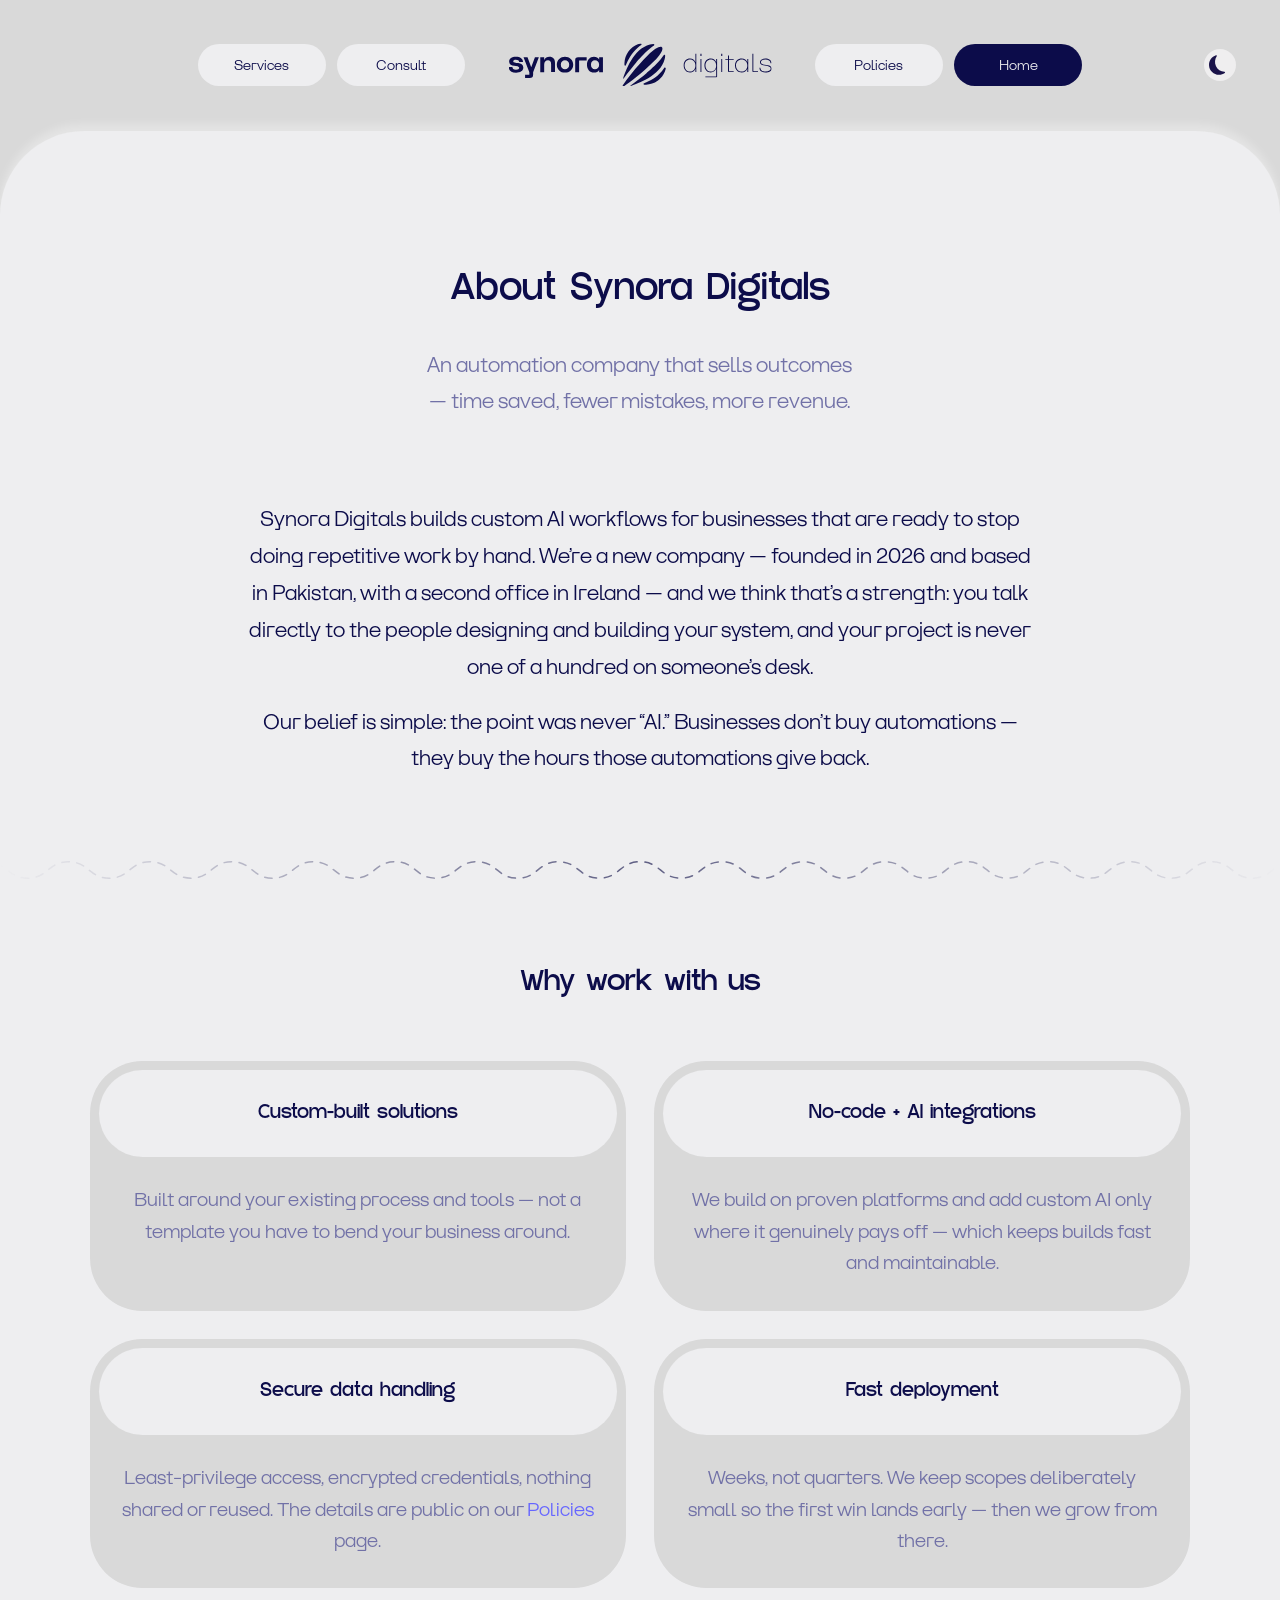
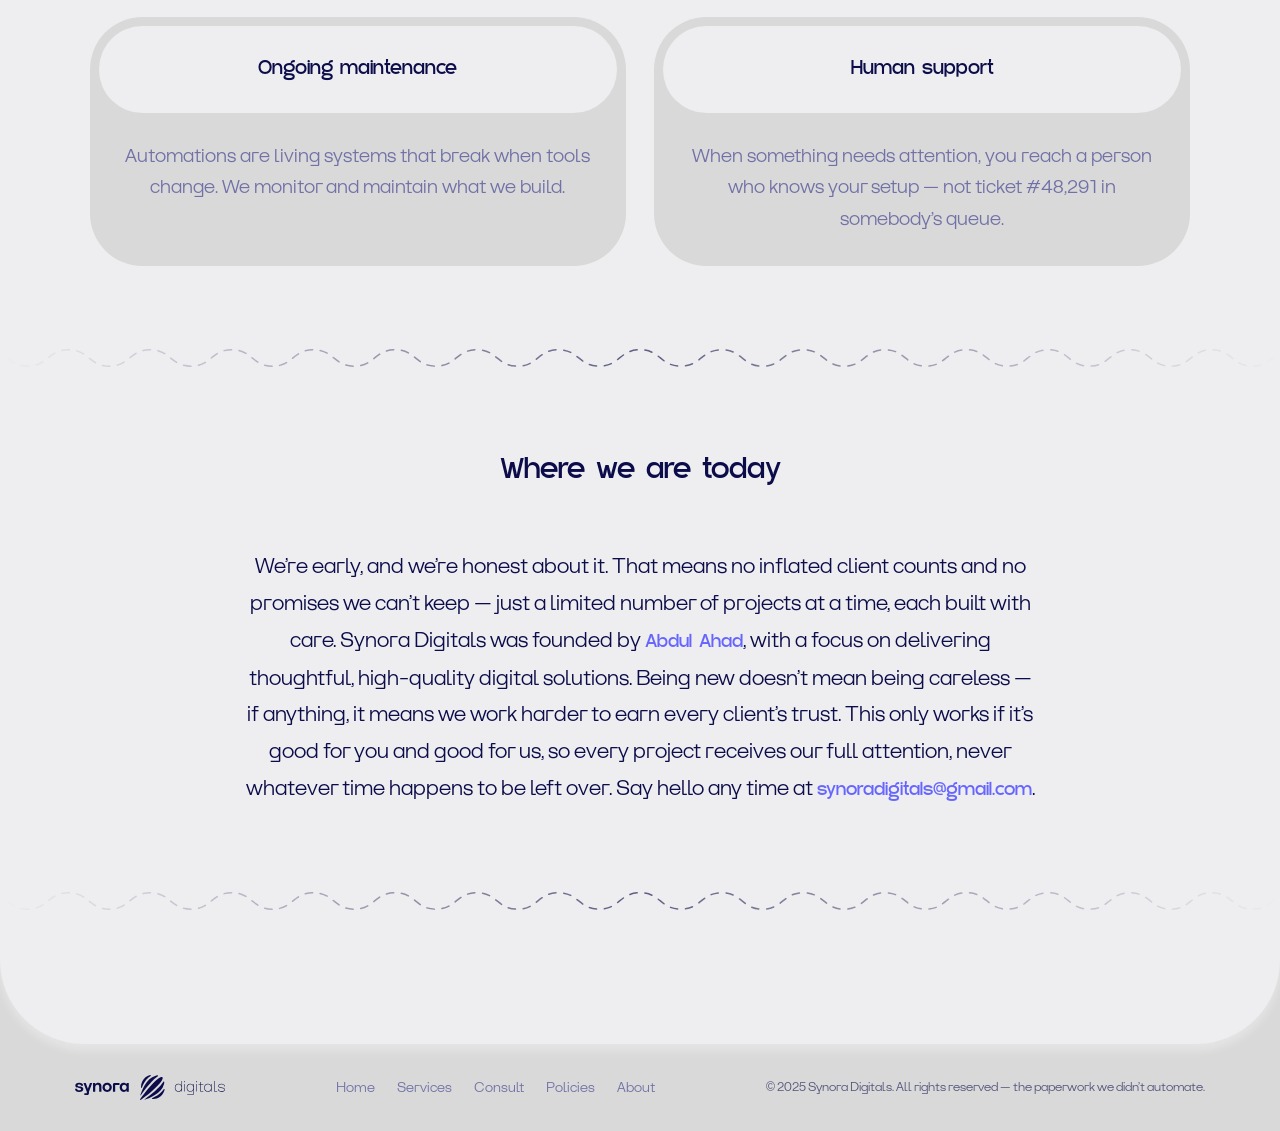
==== about.html @ e5aa453e "Reorder favicon link tags: PNG before SVG, mark SVG sizes=any Google's favicon docs don't confirm SV" ====
<!DOCTYPE html>
<html lang="en">
<head>
<meta charset="UTF-8">
<meta name="viewport" content="width=device-width, initial-scale=1.0, viewport-fit=cover">
<title>About - Synora Digitals</title>
<meta name="description" content="Synora Digitals is an AI automation studio founded in 2026, based in Pakistan with a second office in Ireland. Meet the people building your automation directly.">
<meta name="robots" content="index, follow">
<!-- placeholder domain — replace every synoradigitals.com URL once real hosting/domain is finalized -->
<link rel="canonical" href="https://synoradigitals.com/about">
<meta name="theme-color" content="#d9d9d9" media="(prefers-color-scheme: light)">
<meta name="theme-color" content="#1e1e47" media="(prefers-color-scheme: dark)">

<meta property="og:type" content="website">
<meta property="og:site_name" content="Synora Digitals">
<meta property="og:title" content="About - Synora Digitals">
<meta property="og:description" content="Synora Digitals is an AI automation studio founded in 2026, based in Pakistan with a second office in Ireland. Meet the people building your automation directly.">
<meta property="og:url" content="https://synoradigitals.com/about">
<meta property="og:image" content="https://synoradigitals.com/assets/img/og-image.png">
<meta property="og:image:type" content="image/png">
<meta property="og:image:width" content="1200">
<meta property="og:image:height" content="630">
<meta property="og:image:alt" content="Synora Digitals logo">
<meta property="og:locale" content="en_US">
<meta name="twitter:card" content="summary_large_image">
<meta name="twitter:title" content="About - Synora Digitals">
<meta name="twitter:description" content="Synora Digitals is an AI automation studio founded in 2026, based in Pakistan with a second office in Ireland. Meet the people building your automation directly.">
<meta name="twitter:image" content="https://synoradigitals.com/assets/img/og-image.png">
<meta name="twitter:image:alt" content="Synora Digitals logo">

<link rel="icon" type="image/png" sizes="192x192" href="assets/img/icon-192.png">
<link rel="icon" href="assets/img/mini-logo-dark.svg" type="image/svg+xml" sizes="any">
<link rel="apple-touch-icon" sizes="180x180" href="assets/img/apple-touch-icon.png">
<link rel="manifest" href="site.webmanifest">
<link rel="preload" href="assets/fonts/Quera.otf"        as="font" type="font/otf" crossorigin="anonymous">
<link rel="preload" href="assets/fonts/Arha Regular.otf" as="font" type="font/otf" crossorigin="anonymous">
<link rel="stylesheet" href="shared.css">
<script>if(localStorage.getItem('theme')==='dark')document.documentElement.setAttribute('data-dark','');</script>
<script type="application/ld+json">
{
  "@context": "https://schema.org",
  "@type": "Organization",
  "name": "Synora Digitals",
  "url": "https://synoradigitals.com/",
  "logo": "https://synoradigitals.com/assets/img/logo-light.png",
  "description": "AI automation studio building custom workflow automation for businesses.",
  "foundingDate": "2026"
}
</script>

<style>
.page-card { min-height: calc(100vh - var(--nav-h)); min-height: calc(100svh - var(--nav-h)); }
.about-lead {
  max-width: calc(62 * var(--u)); min-width: min(100%, 560px);
  margin: 0 auto; text-align: center;
  font-size: var(--fs-lead);
  line-height: 1.8; color: var(--primary);
}
.about-lead + .about-lead { margin-top: max(14px, calc(1.4 * var(--u))) }
.name-accent { color: var(--phrase); font-family: 'Quera', sans-serif; }
@media (orientation: portrait), (max-width: 700px) {
  .about-lead { min-width: 0; max-width: none }
}
</style>
</head>
<body>

<!-- ═══ NAV — About page: About pill → Home ═══ -->
<nav>
  <div class="nav-left">
    <a href="/services"   class="nav-pill">Services</a>
    <a href="/consult"    class="nav-pill">Consult</a>
  </div>

  <button class="ham-btn" onclick="openMenu()" aria-label="Menu">
    <img class="ham-icon" src="assets/img/menu-icon-light.svg" alt="">
  </button>

  <a href="/" class="logo">
    <img class="logo-img" src="assets/img/logo-light.svg" alt="Synora Digitals">
  </a>

  <div class="nav-right">
    <a href="/policies" class="nav-pill">Policies</a>
    <a href="/"     class="nav-pill nav-pill-home">Home</a>
    <button class="dark-btn" id="darkBtn" onclick="toggleDark()" aria-label="Toggle dark mode"><img class="theme-icon" src="assets/img/moon-icon.svg" alt=""></button>
  </div>
</nav>

<!-- ═══ MOBILE MENU ═══ -->
<div class="mmask" id="mmask" onclick="maskClick(event)">
  <div class="mmcard">
    <button class="mmclose" onclick="closeMenu()" aria-label="Close menu"><img class="cross-icon" src="assets/img/menu-cross-light.svg" alt=""></button>
    <nav class="mmlinks">
      <a href="/services"   onclick="closeMenu()">Services</a>
      <a href="/consult"    onclick="closeMenu()">Consult</a>
      <a href="/policies"   onclick="closeMenu()">Policies</a>
      <a href="/"      onclick="closeMenu()" class="mmlink-home">Home</a>
    </nav>
  </div>
</div>

<!-- ═══ PAGE CARD ═══ -->
<div class="page-card">
  <div class="page-head">
    <h1>About Synora Digitals</h1>
    <p class="pg-sub">An automation company that sells outcomes — time saved, fewer mistakes, more revenue.</p>
  </div>

  <div class="pg">

    <section class="pg-sec">
      <p class="about-lead">Synora Digitals builds custom AI workflows for businesses that are ready to stop doing repetitive work by hand. We&rsquo;re a new company — founded in 2026 and based in Pakistan, with a second office in Ireland — and we think that&rsquo;s a strength: you talk directly to the people designing and building your system, and your project is never one of a hundred on someone&rsquo;s desk.</p>
      <p class="about-lead">Our belief is simple: the point was never &ldquo;AI.&rdquo; Businesses don&rsquo;t buy automations — they buy the hours those automations give back.</p>
    </section>
  </div>

  <div class="sep" aria-hidden="true"><svg class="sep-web" viewBox="0 0 4064 22.28" preserveAspectRatio="xMidYMid slice"><path d="M0,.93c25.4,0,25.4,20.42,50.8,20.42s25.4,-20.42,50.8,-20.42s25.4,20.42,50.8,20.42s25.4,-20.42,50.8,-20.42s25.4,20.42,50.8,20.42s25.4,-20.42,50.8,-20.42s25.4,20.42,50.8,20.42s25.4,-20.42,50.8,-20.42s25.4,20.42,50.8,20.42s25.4,-20.42,50.8,-20.42s25.4,20.42,50.8,20.42s25.4,-20.42,50.8,-20.42s25.4,20.42,50.8,20.42s25.4,-20.42,50.8,-20.42s25.4,20.42,50.8,20.42s25.4,-20.42,50.8,-20.42s25.4,20.42,50.8,20.42s25.4,-20.42,50.8,-20.42s25.4,20.42,50.8,20.42s25.4,-20.42,50.8,-20.42s25.4,20.42,50.8,20.42s25.4,-20.42,50.8,-20.42s25.4,20.42,50.8,20.42s25.4,-20.42,50.8,-20.42s25.4,20.42,50.8,20.42s25.4,-20.42,50.8,-20.42s25.4,20.42,50.8,20.42s25.4,-20.42,50.8,-20.42s25.4,20.42,50.8,20.42s25.4,-20.42,50.8,-20.42s25.4,20.42,50.8,20.42s25.4,-20.42,50.8,-20.42s25.4,20.42,50.8,20.42s25.4,-20.42,50.8,-20.42s25.4,20.42,50.8,20.42s25.4,-20.42,50.8,-20.42s25.4,20.42,50.8,20.42s25.4,-20.42,50.8,-20.42s25.4,20.42,50.8,20.42s25.4,-20.42,50.8,-20.42s25.4,20.42,50.8,20.42s25.4,-20.42,50.8,-20.42s25.4,20.42,50.8,20.42s25.4,-20.42,50.8,-20.42s25.4,20.42,50.8,20.42s25.4,-20.42,50.8,-20.42s25.4,20.42,50.8,20.42s25.4,-20.42,50.8,-20.42s25.4,20.42,50.8,20.42s25.4,-20.42,50.8,-20.42s25.4,20.42,50.8,20.42s25.4,-20.42,50.8,-20.42s25.4,20.42,50.8,20.42s25.4,-20.42,50.8,-20.42s25.4,20.42,50.8,20.42s25.4,-20.42,50.8,-20.42s25.4,20.42,50.8,20.42s25.4,-20.42,50.8,-20.42s25.4,20.42,50.8,20.42s25.4,-20.42,50.8,-20.42s25.4,20.42,50.8,20.42s25.4,-20.42,50.8,-20.42s25.4,20.42,50.8,20.42s25.4,-20.42,50.8,-20.42s25.4,20.42,50.8,20.42s25.4,-20.42,50.8,-20.42s25.4,20.42,50.8,20.42s25.4,-20.42,50.8,-20.42s25.4,20.42,50.8,20.42s25.4,-20.42,50.8,-20.42s25.4,20.42,50.8,20.42s25.4,-20.42,50.8,-20.42s25.4,20.42,50.8,20.42s25.4,-20.42,50.8,-20.42s25.4,20.42,50.8,20.42s25.4,-20.42,50.8,-20.42s25.4,20.42,50.8,20.42s25.4,-20.42,50.8,-20.42s25.4,20.42,50.8,20.42s25.4,-20.42,50.8,-20.42"/></svg><svg class="sep-mob" viewBox="0 0 1430.4 7.02" preserveAspectRatio="xMidYMid slice"><path d="M0,.29c8.94,0,8.94,6.43,17.88,6.43s8.94,-6.43,17.88,-6.43s8.94,6.43,17.88,6.43s8.94,-6.43,17.88,-6.43s8.94,6.43,17.88,6.43s8.94,-6.43,17.88,-6.43s8.94,6.43,17.88,6.43s8.94,-6.43,17.88,-6.43s8.94,6.43,17.88,6.43s8.94,-6.43,17.88,-6.43s8.94,6.43,17.88,6.43s8.94,-6.43,17.88,-6.43s8.94,6.43,17.88,6.43s8.94,-6.43,17.88,-6.43s8.94,6.43,17.88,6.43s8.94,-6.43,17.88,-6.43s8.94,6.43,17.88,6.43s8.94,-6.43,17.88,-6.43s8.94,6.43,17.88,6.43s8.94,-6.43,17.88,-6.43s8.94,6.43,17.88,6.43s8.94,-6.43,17.88,-6.43s8.94,6.43,17.88,6.43s8.94,-6.43,17.88,-6.43s8.94,6.43,17.88,6.43s8.94,-6.43,17.88,-6.43s8.94,6.43,17.88,6.43s8.94,-6.43,17.88,-6.43s8.94,6.43,17.88,6.43s8.94,-6.43,17.88,-6.43s8.94,6.43,17.88,6.43s8.94,-6.43,17.88,-6.43s8.94,6.43,17.88,6.43s8.94,-6.43,17.88,-6.43s8.94,6.43,17.88,6.43s8.94,-6.43,17.88,-6.43s8.94,6.43,17.88,6.43s8.94,-6.43,17.88,-6.43s8.94,6.43,17.88,6.43s8.94,-6.43,17.88,-6.43s8.94,6.43,17.88,6.43s8.94,-6.43,17.88,-6.43s8.94,6.43,17.88,6.43s8.94,-6.43,17.88,-6.43s8.94,6.43,17.88,6.43s8.94,-6.43,17.88,-6.43s8.94,6.43,17.88,6.43s8.94,-6.43,17.88,-6.43s8.94,6.43,17.88,6.43s8.94,-6.43,17.88,-6.43s8.94,6.43,17.88,6.43s8.94,-6.43,17.88,-6.43s8.94,6.43,17.88,6.43s8.94,-6.43,17.88,-6.43s8.94,6.43,17.88,6.43s8.94,-6.43,17.88,-6.43s8.94,6.43,17.88,6.43s8.94,-6.43,17.88,-6.43s8.94,6.43,17.88,6.43s8.94,-6.43,17.88,-6.43s8.94,6.43,17.88,6.43s8.94,-6.43,17.88,-6.43s8.94,6.43,17.88,6.43s8.94,-6.43,17.88,-6.43s8.94,6.43,17.88,6.43s8.94,-6.43,17.88,-6.43s8.94,6.43,17.88,6.43s8.94,-6.43,17.88,-6.43s8.94,6.43,17.88,6.43s8.94,-6.43,17.88,-6.43s8.94,6.43,17.88,6.43s8.94,-6.43,17.88,-6.43s8.94,6.43,17.88,6.43s8.94,-6.43,17.88,-6.43s8.94,6.43,17.88,6.43s8.94,-6.43,17.88,-6.43s8.94,6.43,17.88,6.43s8.94,-6.43,17.88,-6.43s8.94,6.43,17.88,6.43s8.94,-6.43,17.88,-6.43"/></svg></div>

  <div class="pg">
    <section class="pg-sec">
      <h2 class="pg-h">Why work with us</h2>
      <div class="grid2">
        <article class="icard">
          <h3>Custom-built solutions</h3>
          <p>Built around your existing process and tools — not a template you have to bend your business around.</p>
        </article>
        <article class="icard">
          <h3>No-code + AI integrations</h3>
          <p>We build on proven platforms and add custom AI only where it genuinely pays off — which keeps builds fast and maintainable.</p>
        </article>
        <article class="icard">
          <h3>Secure data handling</h3>
          <p>Least-privilege access, encrypted credentials, nothing shared or reused. The details are public on our <a href="/policies" class="alink">Policies</a> page.</p>
        </article>
        <article class="icard">
          <h3>Fast deployment</h3>
          <p>Weeks, not quarters. We keep scopes deliberately small so the first win lands early — then we grow from there.</p>
        </article>
        <article class="icard">
          <h3>Ongoing maintenance</h3>
          <p>Automations are living systems that break when tools change. We monitor and maintain what we build.</p>
        </article>
        <article class="icard">
          <h3>Human support</h3>
          <p>When something needs attention, you reach a person who knows your setup — not ticket #48,291 in somebody&rsquo;s queue.</p>
        </article>
      </div>
    </section>
  </div>

  <div class="sep" aria-hidden="true"><svg class="sep-web" viewBox="0 0 4064 22.28" preserveAspectRatio="xMidYMid slice"><path d="M0,.93c25.4,0,25.4,20.42,50.8,20.42s25.4,-20.42,50.8,-20.42s25.4,20.42,50.8,20.42s25.4,-20.42,50.8,-20.42s25.4,20.42,50.8,20.42s25.4,-20.42,50.8,-20.42s25.4,20.42,50.8,20.42s25.4,-20.42,50.8,-20.42s25.4,20.42,50.8,20.42s25.4,-20.42,50.8,-20.42s25.4,20.42,50.8,20.42s25.4,-20.42,50.8,-20.42s25.4,20.42,50.8,20.42s25.4,-20.42,50.8,-20.42s25.4,20.42,50.8,20.42s25.4,-20.42,50.8,-20.42s25.4,20.42,50.8,20.42s25.4,-20.42,50.8,-20.42s25.4,20.42,50.8,20.42s25.4,-20.42,50.8,-20.42s25.4,20.42,50.8,20.42s25.4,-20.42,50.8,-20.42s25.4,20.42,50.8,20.42s25.4,-20.42,50.8,-20.42s25.4,20.42,50.8,20.42s25.4,-20.42,50.8,-20.42s25.4,20.42,50.8,20.42s25.4,-20.42,50.8,-20.42s25.4,20.42,50.8,20.42s25.4,-20.42,50.8,-20.42s25.4,20.42,50.8,20.42s25.4,-20.42,50.8,-20.42s25.4,20.42,50.8,20.42s25.4,-20.42,50.8,-20.42s25.4,20.42,50.8,20.42s25.4,-20.42,50.8,-20.42s25.4,20.42,50.8,20.42s25.4,-20.42,50.8,-20.42s25.4,20.42,50.8,20.42s25.4,-20.42,50.8,-20.42s25.4,20.42,50.8,20.42s25.4,-20.42,50.8,-20.42s25.4,20.42,50.8,20.42s25.4,-20.42,50.8,-20.42s25.4,20.42,50.8,20.42s25.4,-20.42,50.8,-20.42s25.4,20.42,50.8,20.42s25.4,-20.42,50.8,-20.42s25.4,20.42,50.8,20.42s25.4,-20.42,50.8,-20.42s25.4,20.42,50.8,20.42s25.4,-20.42,50.8,-20.42s25.4,20.42,50.8,20.42s25.4,-20.42,50.8,-20.42s25.4,20.42,50.8,20.42s25.4,-20.42,50.8,-20.42s25.4,20.42,50.8,20.42s25.4,-20.42,50.8,-20.42s25.4,20.42,50.8,20.42s25.4,-20.42,50.8,-20.42s25.4,20.42,50.8,20.42s25.4,-20.42,50.8,-20.42s25.4,20.42,50.8,20.42s25.4,-20.42,50.8,-20.42s25.4,20.42,50.8,20.42s25.4,-20.42,50.8,-20.42s25.4,20.42,50.8,20.42s25.4,-20.42,50.8,-20.42s25.4,20.42,50.8,20.42s25.4,-20.42,50.8,-20.42s25.4,20.42,50.8,20.42s25.4,-20.42,50.8,-20.42s25.4,20.42,50.8,20.42s25.4,-20.42,50.8,-20.42s25.4,20.42,50.8,20.42s25.4,-20.42,50.8,-20.42s25.4,20.42,50.8,20.42s25.4,-20.42,50.8,-20.42s25.4,20.42,50.8,20.42s25.4,-20.42,50.8,-20.42"/></svg><svg class="sep-mob" viewBox="0 0 1430.4 7.02" preserveAspectRatio="xMidYMid slice"><path d="M0,.29c8.94,0,8.94,6.43,17.88,6.43s8.94,-6.43,17.88,-6.43s8.94,6.43,17.88,6.43s8.94,-6.43,17.88,-6.43s8.94,6.43,17.88,6.43s8.94,-6.43,17.88,-6.43s8.94,6.43,17.88,6.43s8.94,-6.43,17.88,-6.43s8.94,6.43,17.88,6.43s8.94,-6.43,17.88,-6.43s8.94,6.43,17.88,6.43s8.94,-6.43,17.88,-6.43s8.94,6.43,17.88,6.43s8.94,-6.43,17.88,-6.43s8.94,6.43,17.88,6.43s8.94,-6.43,17.88,-6.43s8.94,6.43,17.88,6.43s8.94,-6.43,17.88,-6.43s8.94,6.43,17.88,6.43s8.94,-6.43,17.88,-6.43s8.94,6.43,17.88,6.43s8.94,-6.43,17.88,-6.43s8.94,6.43,17.88,6.43s8.94,-6.43,17.88,-6.43s8.94,6.43,17.88,6.43s8.94,-6.43,17.88,-6.43s8.94,6.43,17.88,6.43s8.94,-6.43,17.88,-6.43s8.94,6.43,17.88,6.43s8.94,-6.43,17.88,-6.43s8.94,6.43,17.88,6.43s8.94,-6.43,17.88,-6.43s8.94,6.43,17.88,6.43s8.94,-6.43,17.88,-6.43s8.94,6.43,17.88,6.43s8.94,-6.43,17.88,-6.43s8.94,6.43,17.88,6.43s8.94,-6.43,17.88,-6.43s8.94,6.43,17.88,6.43s8.94,-6.43,17.88,-6.43s8.94,6.43,17.88,6.43s8.94,-6.43,17.88,-6.43s8.94,6.43,17.88,6.43s8.94,-6.43,17.88,-6.43s8.94,6.43,17.88,6.43s8.94,-6.43,17.88,-6.43s8.94,6.43,17.88,6.43s8.94,-6.43,17.88,-6.43s8.94,6.43,17.88,6.43s8.94,-6.43,17.88,-6.43s8.94,6.43,17.88,6.43s8.94,-6.43,17.88,-6.43s8.94,6.43,17.88,6.43s8.94,-6.43,17.88,-6.43s8.94,6.43,17.88,6.43s8.94,-6.43,17.88,-6.43s8.94,6.43,17.88,6.43s8.94,-6.43,17.88,-6.43s8.94,6.43,17.88,6.43s8.94,-6.43,17.88,-6.43s8.94,6.43,17.88,6.43s8.94,-6.43,17.88,-6.43s8.94,6.43,17.88,6.43s8.94,-6.43,17.88,-6.43s8.94,6.43,17.88,6.43s8.94,-6.43,17.88,-6.43s8.94,6.43,17.88,6.43s8.94,-6.43,17.88,-6.43s8.94,6.43,17.88,6.43s8.94,-6.43,17.88,-6.43s8.94,6.43,17.88,6.43s8.94,-6.43,17.88,-6.43s8.94,6.43,17.88,6.43s8.94,-6.43,17.88,-6.43s8.94,6.43,17.88,6.43s8.94,-6.43,17.88,-6.43s8.94,6.43,17.88,6.43s8.94,-6.43,17.88,-6.43s8.94,6.43,17.88,6.43s8.94,-6.43,17.88,-6.43"/></svg></div>

  <div class="pg">
    <section class="pg-sec">
      <h2 class="pg-h">Where we are today</h2>
      <p class="about-lead">We&rsquo;re early, and we&rsquo;re honest about it. That means no inflated client counts and no promises we can&rsquo;t keep &mdash; just a limited number of projects at a time, each built with care. Synora Digitals was founded by <span class="name-accent">Abdul Ahad</span>, with a focus on delivering thoughtful, high-quality digital solutions. Being new doesn&rsquo;t mean being careless &mdash; if anything, it means we work harder to earn every client&rsquo;s trust. This only works if it&rsquo;s good for you and good for us, so every project receives our full attention, never whatever time happens to be left over. Say hello any time at <a href="mailto:synoradigitals@gmail.com" class="email-accent">synoradigitals@gmail.com</a>.</p>

    </section>

  </div>

  <div class="sep" aria-hidden="true"><svg class="sep-web" viewBox="0 0 4064 22.28" preserveAspectRatio="xMidYMid slice"><path d="M0,.93c25.4,0,25.4,20.42,50.8,20.42s25.4,-20.42,50.8,-20.42s25.4,20.42,50.8,20.42s25.4,-20.42,50.8,-20.42s25.4,20.42,50.8,20.42s25.4,-20.42,50.8,-20.42s25.4,20.42,50.8,20.42s25.4,-20.42,50.8,-20.42s25.4,20.42,50.8,20.42s25.4,-20.42,50.8,-20.42s25.4,20.42,50.8,20.42s25.4,-20.42,50.8,-20.42s25.4,20.42,50.8,20.42s25.4,-20.42,50.8,-20.42s25.4,20.42,50.8,20.42s25.4,-20.42,50.8,-20.42s25.4,20.42,50.8,20.42s25.4,-20.42,50.8,-20.42s25.4,20.42,50.8,20.42s25.4,-20.42,50.8,-20.42s25.4,20.42,50.8,20.42s25.4,-20.42,50.8,-20.42s25.4,20.42,50.8,20.42s25.4,-20.42,50.8,-20.42s25.4,20.42,50.8,20.42s25.4,-20.42,50.8,-20.42s25.4,20.42,50.8,20.42s25.4,-20.42,50.8,-20.42s25.4,20.42,50.8,20.42s25.4,-20.42,50.8,-20.42s25.4,20.42,50.8,20.42s25.4,-20.42,50.8,-20.42s25.4,20.42,50.8,20.42s25.4,-20.42,50.8,-20.42s25.4,20.42,50.8,20.42s25.4,-20.42,50.8,-20.42s25.4,20.42,50.8,20.42s25.4,-20.42,50.8,-20.42s25.4,20.42,50.8,20.42s25.4,-20.42,50.8,-20.42s25.4,20.42,50.8,20.42s25.4,-20.42,50.8,-20.42s25.4,20.42,50.8,20.42s25.4,-20.42,50.8,-20.42s25.4,20.42,50.8,20.42s25.4,-20.42,50.8,-20.42s25.4,20.42,50.8,20.42s25.4,-20.42,50.8,-20.42s25.4,20.42,50.8,20.42s25.4,-20.42,50.8,-20.42s25.4,20.42,50.8,20.42s25.4,-20.42,50.8,-20.42s25.4,20.42,50.8,20.42s25.4,-20.42,50.8,-20.42s25.4,20.42,50.8,20.42s25.4,-20.42,50.8,-20.42s25.4,20.42,50.8,20.42s25.4,-20.42,50.8,-20.42s25.4,20.42,50.8,20.42s25.4,-20.42,50.8,-20.42s25.4,20.42,50.8,20.42s25.4,-20.42,50.8,-20.42s25.4,20.42,50.8,20.42s25.4,-20.42,50.8,-20.42s25.4,20.42,50.8,20.42s25.4,-20.42,50.8,-20.42s25.4,20.42,50.8,20.42s25.4,-20.42,50.8,-20.42s25.4,20.42,50.8,20.42s25.4,-20.42,50.8,-20.42s25.4,20.42,50.8,20.42s25.4,-20.42,50.8,-20.42s25.4,20.42,50.8,20.42s25.4,-20.42,50.8,-20.42s25.4,20.42,50.8,20.42s25.4,-20.42,50.8,-20.42s25.4,20.42,50.8,20.42s25.4,-20.42,50.8,-20.42s25.4,20.42,50.8,20.42s25.4,-20.42,50.8,-20.42"/></svg><svg class="sep-mob" viewBox="0 0 1430.4 7.02" preserveAspectRatio="xMidYMid slice"><path d="M0,.29c8.94,0,8.94,6.43,17.88,6.43s8.94,-6.43,17.88,-6.43s8.94,6.43,17.88,6.43s8.94,-6.43,17.88,-6.43s8.94,6.43,17.88,6.43s8.94,-6.43,17.88,-6.43s8.94,6.43,17.88,6.43s8.94,-6.43,17.88,-6.43s8.94,6.43,17.88,6.43s8.94,-6.43,17.88,-6.43s8.94,6.43,17.88,6.43s8.94,-6.43,17.88,-6.43s8.94,6.43,17.88,6.43s8.94,-6.43,17.88,-6.43s8.94,6.43,17.88,6.43s8.94,-6.43,17.88,-6.43s8.94,6.43,17.88,6.43s8.94,-6.43,17.88,-6.43s8.94,6.43,17.88,6.43s8.94,-6.43,17.88,-6.43s8.94,6.43,17.88,6.43s8.94,-6.43,17.88,-6.43s8.94,6.43,17.88,6.43s8.94,-6.43,17.88,-6.43s8.94,6.43,17.88,6.43s8.94,-6.43,17.88,-6.43s8.94,6.43,17.88,6.43s8.94,-6.43,17.88,-6.43s8.94,6.43,17.88,6.43s8.94,-6.43,17.88,-6.43s8.94,6.43,17.88,6.43s8.94,-6.43,17.88,-6.43s8.94,6.43,17.88,6.43s8.94,-6.43,17.88,-6.43s8.94,6.43,17.88,6.43s8.94,-6.43,17.88,-6.43s8.94,6.43,17.88,6.43s8.94,-6.43,17.88,-6.43s8.94,6.43,17.88,6.43s8.94,-6.43,17.88,-6.43s8.94,6.43,17.88,6.43s8.94,-6.43,17.88,-6.43s8.94,6.43,17.88,6.43s8.94,-6.43,17.88,-6.43s8.94,6.43,17.88,6.43s8.94,-6.43,17.88,-6.43s8.94,6.43,17.88,6.43s8.94,-6.43,17.88,-6.43s8.94,6.43,17.88,6.43s8.94,-6.43,17.88,-6.43s8.94,6.43,17.88,6.43s8.94,-6.43,17.88,-6.43s8.94,6.43,17.88,6.43s8.94,-6.43,17.88,-6.43s8.94,6.43,17.88,6.43s8.94,-6.43,17.88,-6.43s8.94,6.43,17.88,6.43s8.94,-6.43,17.88,-6.43s8.94,6.43,17.88,6.43s8.94,-6.43,17.88,-6.43s8.94,6.43,17.88,6.43s8.94,-6.43,17.88,-6.43s8.94,6.43,17.88,6.43s8.94,-6.43,17.88,-6.43s8.94,6.43,17.88,6.43s8.94,-6.43,17.88,-6.43s8.94,6.43,17.88,6.43s8.94,-6.43,17.88,-6.43s8.94,6.43,17.88,6.43s8.94,-6.43,17.88,-6.43s8.94,6.43,17.88,6.43s8.94,-6.43,17.88,-6.43s8.94,6.43,17.88,6.43s8.94,-6.43,17.88,-6.43s8.94,6.43,17.88,6.43s8.94,-6.43,17.88,-6.43s8.94,6.43,17.88,6.43s8.94,-6.43,17.88,-6.43s8.94,6.43,17.88,6.43s8.94,-6.43,17.88,-6.43"/></svg></div>

  <div style="height: var(--gap)"></div>

</div>

<!-- FOOTER -->
<footer>
  <a href="/" class="foot-logo">
    <img class="logo-img" src="assets/img/logo-light.svg" alt="Synora Digitals">
  </a>
  <div class="foot-links">
    <a href="/">Home</a>
    <a href="/services">Services</a>
    <a href="/consult">Consult</a>
    <a href="/policies" class="foot-legal-link foot-privacy">Policies</a>
    <a href="/about" class="foot-legal-link foot-terms">About</a>
  </div>
  <div class="foot-copy">© 2025 Synora Digitals. All rights reserved &mdash; the paperwork we didn&rsquo;t automate.</div>
</footer>

<script src="assets/js/shared.js"></script>
</body>
</html>
---- shared.css ----
/* ── FONTS ── */
@font-face {
  font-family: 'Quera';
  src: url('assets/fonts/Quera.otf') format('opentype');
  font-weight: 100 900;
  font-style: normal;
  font-display: block;
}
@font-face {
  font-family: 'Arha';
  src: url('assets/fonts/Arha Regular.otf') format('opentype');
  font-weight: 400;
  font-style: normal;
  font-display: block;
}

/* ── TOKENS ── */
:root {
  --header-bg: #d9d9d9;
  --primary:   #0c0c4a;
  --main-bg:   #eeeef0;
  --phrase:    #6666ff;
  --surface:   #f5f5f7;
  --card:      #ffffff;
  --accent:    var(--phrase);
  --accent-2:  #9090ff;
  --accent-3:  #b8b8ff;
  --muted:     #7171a7;
  --faint:     #c0c0d8;
  --pill:      #eeeef0;
  --card-shadow: 0 -7px 8px rgba(255,255,255,.30), 0 7px 8px rgba(255,255,255,.30);

  /* Design-frame unit: 1% of a 16:9 frame fitted inside the viewport.
     Same aspect ratio → identical proportions at any resolution (720p…8K);
     extreme ratios are governed by the limiting side instead of overflowing. */
  --u: min(1vw, 1.7778vh);

  /* Header hierarchy — children sized from --nav-h (spec: logo 33%, icons 28%,
     pills 32% of header height), width-capped via --u/vw so square or short
     viewports can never overflow horizontally. */
  --nav-h:  max(56px, 14.5vh);
  --logo-w: min(calc(var(--nav-h) * 2.013), 40vw);   /* 33% of header × 6.1 logo aspect */
  --icon-s: max(24px, min(calc(var(--nav-h) * .28), calc(2.5 * var(--u))));
  --pill-h: max(32px, calc(var(--nav-h) * .32));
  --pill-w: max(92px, min(calc(var(--nav-h) * 1.2), calc(10 * var(--u))));
  --pill-f: max(11px, min(calc(var(--nav-h) * .13), calc(1.05 * var(--u))));
  --gap-in:   max(8px, calc(.878 * var(--u)));
  --gap-logo: max(30px, calc(3.4 * var(--u)));
  --edge:     max(28px, calc(3.4 * var(--u)));

  --r-pill: 999px;
  /* .icard geometry — standardized on the homepage services-card design
     (icons/Full design additions/home/"services container (light mode).svg"):
     the inner capsule pill sits a tight, equal gap from the container's
     top/left/right edges, gap = 0.205 × pill radius (7.65:37.27 in the SVG,
     0.97su:4.715su in the homepage .svc-card — same ratio), and the outer
     corner radius = pill radius + gap so the corners run concentric.
     Pill height here = 2 × 3.4u (icon 3.4u + 2×1.7u capsule padding, and
     the icon-less h3 pill's padding is solved to the same height below):
       --icard-gap = 0.205 × 3.4u ≈ .7u
       --r-card    = 3.4u + .7u   = 4.1u
     Body text keeps its own larger inset (--icard-pad) — in the design the
     description area is inset well past the capsule too. Both radius and
     gap are fixed (not height-proportional), so a card extending downward
     for long text keeps the same roundness and the same pill↔edge gap. */
  --icard-pad: max(20px, calc(2.4 * var(--u)));
  --icard-gap: max(7px, calc(.7 * var(--u)));
  --r-card: max(37px, calc(4.1 * var(--u)));
  --r-page: max(36px, calc(6.59 * var(--u)));

  /* ── TYPE SCALE ──
     Every text rule on the site references one of these instead of inventing
     its own multiplier — that's what kept producing accidental hierarchy
     inversions (e.g. a section heading rendering smaller than the item
     headings inside it). Ordered largest → smallest; redefined again in the
     mobile media query below, so consumers never repeat a mobile override. */
  --fs-h1:      max(24px, calc(3.3  * var(--u))); /* page title — .page-head h1 */
  --fs-h2:      max(21px, calc(2.6  * var(--u))); /* section heading — .pg-h */
  --fs-cta:     max(18px, calc(2    * var(--u))); /* closing-CTA prompt — .pg-cta p */
  --fs-h3:      max(17px, calc(1.7  * var(--u))); /* card/item heading — .icard h3, .icap h3, .step h3, .step-n */
  --fs-lead:    max(15px, calc(1.6  * var(--u))); /* intro paragraph — .pg-sub, .hero-sub, .about-lead */
  --fs-body:    max(15px, calc(1.45 * var(--u))); /* standard copy — .icard p, .plist li, .step p */
  --fs-note:    max(14px, calc(1.3  * var(--u))); /* secondary text — .pg-note, .chip */
  --fs-ui:      max(13px, calc(1.33 * var(--u))); /* buttons — .pill-btn, .cta-btn */
  --fs-caption: max(12px, calc(1.05 * var(--u))); /* footer links */
  --fs-fine:    max(11px, calc(.95  * var(--u))); /* footer copyright */

  /* Shared "light sweep" gradient — the animated highlight band used by
     every hover/filled-state glow on the site (nav pills, buttons, chips,
     form fields, the homepage plus icon). This one definition, parameterized
     by --sweep-w (per-element width, set dynamically by shared.js) and
     --sweep-opacity, replaces what used to be the same 5-line gradient
     hand-copied at every usage site with only the opacity number changed
     between them. Every button/pill/chip now shares this one default —
     override --sweep-opacity on a selector only if a deliberately quieter
     variant is ever wanted again. */
  --sweep-opacity: .475;
  --sweep-gradient: linear-gradient(100deg,
    transparent 0%, transparent calc(50% - var(--sweep-w, 18px)),
    rgba(255,255,255, var(--sweep-opacity)) 50%,
    transparent calc(50% + var(--sweep-w, 18px)), transparent 100%);
}
/* svh = stable viewport height: header/hero don't resize when the phone's URL bar hides */
@supports (height: 1svh) {
  :root { --u: min(1vw, 1.7778svh); --nav-h: max(56px, 14.5svh); }
}
[data-dark] {
  --header-bg: #1e1e47;
  --primary:   #eeeef0;
  --main-bg:   #0c0c1e;
  --phrase:    #6666ff;
  --surface:   #0f0f26;
  --card:      #181832;
  --accent:    var(--phrase);
  --accent-2:  #9090ff;
  --accent-3:  #b8b8ff;
  --muted:     #d9d9d9;
  --faint:     #303060;
  --pill:      #0c0c1e;
  --card-shadow: 0 -7px 8px rgba(0,0,0,.30), 0 7px 8px rgba(0,0,0,.30);
}

/* ── RESET ── */
*,*::before,*::after { box-sizing:border-box; margin:0; padding:0; -webkit-tap-highlight-color: transparent; }
html { scroll-behavior:smooth }
button, a { touch-action: manipulation; }
body {
  font-family: 'Arha', -apple-system, BlinkMacSystemFont, 'Segoe UI', sans-serif;
  background: var(--header-bg);
  color: var(--primary);
  line-height: 1.6;
  transition: background .3s, color .3s;
}

/* ── QUERA HEADINGS ── */
h1, h2, h3, h4,
.hero-head, .logo-word,
.step-n {
  font-family: 'Quera', sans-serif;
}

/* ── NAV ── */
nav {
  position: relative;
  background: var(--header-bg);
  height: var(--nav-h);
  padding-left:  max(var(--edge), env(safe-area-inset-left, 0px));
  padding-right: max(var(--edge), env(safe-area-inset-right, 0px));
  display: flex; align-items: center;
  transition: background .3s;
}
.nav-left  { display:flex; gap:var(--gap-in); flex:1; justify-content:flex-end;
             padding-right: calc(var(--logo-w) / 2 + var(--gap-logo)) }
.nav-right { display:flex; align-items:center; gap:var(--gap-in); flex:1; justify-content:flex-start;
             padding-left:  calc(var(--logo-w) / 2 + var(--gap-logo)) }
.nav-pill {
  background: var(--pill); border: none; border-radius: var(--r-pill);
  height: var(--pill-h); line-height: 1;
  width: var(--pill-w); justify-content: center;
  font-size: var(--pill-f); color: var(--primary);
  cursor: pointer; text-decoration: none;
  display: inline-flex; align-items: center; font-family: 'Arha', sans-serif;
  transition: transform .15s;
}
.nav-pill:hover { transform: translateY(-1px); }

/* Home pill — inverted colors so it's instantly recognisable on any sub-page.
   --primary/--main-bg already flip per-theme via the token system in :root
   vs [data-dark], so this alone covers both themes — no separate
   [data-dark] override needed (a prior version had one that duplicated
   these same two declarations verbatim, which changed nothing). */
.nav-pill-home {
  background: var(--primary);
  color: var(--main-bg);
}

.logo {
  position: absolute; left: 50%; top: 50%;
  transform: translate(-50%, -50%);
  text-decoration: none; display: block; line-height: 0;
}
.logo-img {
  /* Height-driven per spec (33% of header height, via --logo-w = height × 6.1
     logo aspect), width-capped at 40vw so narrow windows can't overflow */
  width: var(--logo-w);
  height: auto; display: block;
}
[data-dark] .logo-img        { content: url("assets/img/logo-dark.svg"); }
[data-dark] .theme-icon      { content: url("assets/img/sun-icon.svg"); }
[data-dark] .ham-icon        { content: url("assets/img/menu-icon-dark.svg"); }
[data-dark] .cross-icon      { content: url("assets/img/menu-cross-dark.svg"); }

.dark-btn {
  background: transparent; border: none; padding: 0;
  width: var(--icon-s); height: var(--icon-s);
  display: flex; align-items: center; justify-content: center;
  cursor: pointer; margin-left: auto;
  transition: transform .2s; flex-shrink: 0;
}
.dark-btn:hover { transform: rotate(20deg) }
.dark-btn img { width: 100%; height: 100%; display: block; }

.ham-btn {
  display: none; background: transparent; border: none; padding: 0;
  width: var(--icon-s); height: var(--icon-s);
  align-items: center; justify-content: center;
  cursor: pointer; flex-shrink: 0;
}
.ham-btn img { width: 100%; height: 100%; display: block; }

/* ── MOBILE MENU ── */
@keyframes _mmask-in  { from { opacity: 0 } to { opacity: 1 } }
/* bubbly "giggle" pop — overshoots scale and wobbles a couple degrees of
   rotation before settling, like an iOS/macOS bubble popping in */
@keyframes _mmcard-in {
  0%   { opacity: 0; transform: scale(.4)   rotate(-8deg); }
  50%  { opacity: 1; transform: scale(1.06) rotate(4deg); }
  70%  {             transform: scale(.97)  rotate(-2deg); }
  85%  {             transform: scale(1.02) rotate(1deg); }
  100% {             transform: scale(1)    rotate(0deg); }
}
@keyframes _mmlink-in { from { opacity: 0; transform: translateY(7px) scale(.94) } to { opacity: 1; transform: translateY(0) scale(1) } }

.mmask {
  display: none; position: fixed; inset: 0; z-index: 200;
  background: rgba(0,0,0,.20);
  padding: max(10px, calc(2.564 * var(--u)));
}
.mmask.open {
  display: block;
  backdrop-filter: blur(10px); -webkit-backdrop-filter: blur(10px);
  animation: _mmask-in 200ms ease both;
}
.mmask.open .mmcard {
  transform-origin: top left;
  animation: _mmcard-in 550ms ease-in-out both;
}
.mmask.open .mmlinks a {
  animation: _mmlink-in 220ms cubic-bezier(0.34, 1.4, 0.64, 1) both;
}
.mmask.open .mmlinks a:nth-child(1) { animation-delay:  70ms }
.mmask.open .mmlinks a:nth-child(2) { animation-delay: 105ms }
.mmask.open .mmlinks a:nth-child(3) { animation-delay: 140ms }
.mmask.open .mmlinks a:nth-child(4) { animation-delay: 175ms }

@keyframes _mmask-out  { from { opacity: 1 } to { opacity: 0 } }
@keyframes _mmcard-out { from { opacity: 1; transform: scale(1) } to { opacity: 0; transform: scale(0.82) } }
@keyframes _mmlink-out { from { opacity: 1; transform: translateY(0) } to { opacity: 0; transform: translateY(5px) } }

.mmask.closing {
  backdrop-filter: blur(10px); -webkit-backdrop-filter: blur(10px);
  animation: _mmask-out 180ms ease both;
}
.mmask.closing .mmcard {
  transform-origin: top left;
  animation: _mmcard-out 160ms cubic-bezier(0.4, 0, 0.6, 1) both;
}
.mmask.closing .mmlinks a {
  animation: _mmlink-out 110ms ease both;
}
.mmask.closing .mmlinks a:nth-child(4) { animation-delay:  0ms }
.mmask.closing .mmlinks a:nth-child(3) { animation-delay: 20ms }
.mmask.closing .mmlinks a:nth-child(2) { animation-delay: 40ms }
.mmask.closing .mmlinks a:nth-child(1) { animation-delay: 60ms }
.mmcard {
  background: var(--surface);
  border-radius: max(22px, calc(5.641 * var(--u)));
  padding: max(14px, calc(6.154 * var(--u))) max(20px, calc(8.205 * var(--u))) max(28px, calc(12.308 * var(--u)));
  width: 100%; position: relative;
  border: 1.5px solid var(--header-bg);
}
.mmclose {
  position: absolute;
  top: max(12px, calc(3.077 * var(--u))); right: max(16px, calc(6.667 * var(--u)));
  background: none; border: none; padding: 0;
  width: max(30px, calc(9.2 * var(--u))); height: max(30px, calc(9.2 * var(--u)));
  cursor: pointer;
}
.mmclose img { width: 100%; height: 100%; display: block; }
.mmlinks {
  display: flex; flex-direction: column;
  margin-top: max(8px, calc(2.051 * var(--u)));
  /* Reset styles leaked from the global `nav` rule */
  position: static;
  background: transparent;
  height: auto;
  padding: 0;
  align-items: flex-start;
  transition: none;
}
.mmlinks a {
  font-size: max(15px, calc(5.128 * var(--u)));
  line-height: 1;
  font-weight: 400; color: var(--primary); text-decoration: none;
  padding: max(10px, calc(4.103 * var(--u))) 0;
  transition: color .2s;
}
.mmlinks a:hover { color: var(--accent); }
.mmlink-home { color: var(--accent) !important; }

/* ── ZIG-ZAG SEPARATOR ──
   Dotted smooth wave in accent color, fading into the page background at
   both edges (design: #eeeef0 → #6666ff → #eeeef0 gradient stroke).
   Tile geometry taken 1:1 from the design SVGs. */
.sep {
  height: calc(1.4 * var(--u));
  opacity: 1;
  -webkit-mask-image: linear-gradient(90deg, transparent, #000 50%, transparent);
  mask-image: linear-gradient(90deg, transparent, #000 50%, transparent);
}
.sep svg { display: block; width: 100%; height: 100% }
.sep .sep-mob { display: none }
/* Dots crawl along the wavy path (dash-offset) — snakes over the curves */
.sep path {
  /* light mode: header color alone is near-invisible on the page bg —
     strengthened 60% toward primary (opacity is already at 1) */
  fill: none; stroke: color-mix(in srgb, var(--primary) 60%, var(--header-bg));
  stroke-linecap: round;
  animation: sep-crawl-w 1.4s linear infinite;
}
[data-dark] .sep path { stroke: var(--header-bg) }
.sep-web path { stroke-width: 1.86; stroke-dasharray: 9.28 }
/* Mobile: the whole dashed wave glides sideways one period per loop —
   pure composited transform, the only animation iOS runs perfectly smooth.
   dasharray 2.772 = period arc ÷ 14, so the loop wraps seamlessly. */
.sep-mob path {
  stroke-width: .59; stroke-dasharray: 2.772;
  animation: sep-slither 3.2s linear infinite;
}
@keyframes sep-crawl-w { to { stroke-dashoffset: -18.56 } }
@keyframes sep-slither { to { transform: translateX(35.77px) } }

/* ── PAGE CARD ── */
.page-card {
  position: relative;
  background: var(--main-bg);
  border-radius: var(--r-page);
  overflow: hidden;
  box-shadow: var(--card-shadow);
  /* symmetric section rhythm (same token the homepage uses) */
  --gap: calc(10.45 * var(--u));
}

/* ── PAGE HEAD (About / Contact / Services / Industries / Privacy / Terms) ── */
.page-head {
  display: flex; flex-direction: column;
  align-items: center;
  text-align: center;
  /* same header→content distance as the homepage rhythm */
  padding: var(--gap) max(40px, calc(5.858 * var(--u))) 0;
}
.page-head h1 {
  /* homepage section-title scale (hero > page title = section title) */
  font-size: var(--fs-h1);
  font-weight: 600; line-height: 1.25;
  color: var(--primary);
}
@media (orientation: portrait), (max-width: 700px) {
  .page-head { padding: var(--gap) max(18px, calc(7 * var(--u))) 0 }
}

/* ── CONTENT PAGES (services / consult / policies / about) ── */
.pg {
  max-width: calc(94 * var(--u));
  margin: 0 auto;
  /* inner rhythm: each section sits .62 gap from its bounding zig-zags */
  padding: calc(var(--gap) * .62) max(18px, calc(4 * var(--u)));
}
.pg-sub {
  max-width: calc(58 * var(--u)); min-width: min(100%, 520px);
  margin: max(14px, calc(2.4 * var(--u))) auto 0; /* home heading→sub gap */
  font-size: var(--fs-lead);     /* home hero-sub size */
  line-height: 1.75; color: var(--muted); text-align: center;
  text-wrap: balance;
}
.pg-sec { margin-top: 0 }
.pg-h {
  font-size: var(--fs-h2);
  font-weight: 600; color: var(--primary);
  text-align: center; line-height: 1.25;
  margin-bottom: max(20px, calc(4.5 * var(--u))); /* home title→cards gap */
}
.pg-note {
  max-width: calc(58 * var(--u));
  margin: max(24px, calc(3.4 * var(--u))) auto 0;
  font-size: var(--fs-note);
  line-height: 1.7; color: var(--muted); text-align: center;
}

/* info card grid */
.grid2 {
  display: grid;
  grid-template-columns: repeat(auto-fit, minmax(min(100%, calc(34 * var(--u))), 1fr));
  gap: max(18px, calc(2.2 * var(--u)));
}
.icard {
  background: var(--header-bg);
  border-radius: var(--r-card);
  padding: var(--icard-pad);
  text-align: center; /* home cards center their copy */
  transition: background .3s;
}
.icard h3 {
  font-size: var(--fs-h3);
  font-weight: 600; color: var(--primary); line-height: 1.15;
  margin-bottom: max(12px, calc(1.3 * var(--u)));
}
/* icon-less cards: title becomes a main-bg pill — echoes the home capsules
   (full-width flex, same as .icap below — not shrink-wrapped to the text).
   The negative top/side margins pull the pill out of the card's text
   padding (--icard-pad) so it sits exactly --icard-gap from the container's
   top/left/right edges — the tight equal offset the services-container
   design specifies (see --r-card's comment in :root).
   Vertical padding is solved so the pill's own radius (height/2, from the
   999px border-radius) plus the gap exactly equals --r-card — concentric
   corners. Solving: total pill height = 2 * (r-card - gap); text already
   contributes 1.15em (line-height) of that, so each side gets
   (r-card - gap - 0.575em). Written as one calc so it self-adjusts for
   both --r-card and --u across web/mobile format without a duplicate
   mobile override. A long title that wraps just makes the pill (and card)
   taller — gap and card radius stay fixed, per the design's extension
   rule. */
.icard > h3:first-child {
  display: flex; align-items: center; justify-content: center;
  background: var(--main-bg);
  border-radius: 999px;
  padding: max(14px, calc(var(--r-card) - var(--icard-gap) - 0.575em)) max(24px, calc(3 * var(--u)));
  margin: calc(var(--icard-gap) - var(--icard-pad)) calc(var(--icard-gap) - var(--icard-pad)) max(18px, calc(2.2 * var(--u)));
  transition: background .3s;
}
.icard p {
  font-size: var(--fs-body);
  line-height: 1.7; color: var(--muted);
}
/* capsule header (icon + name) inside a card — mirrors the homepage capsules:
   generous icon inset and icon↔name gap, icon ≈ 50% of pill height like home.
   Same negative-margin pull-out as .icard > h3:first-child above: the pill
   sits --icard-gap from the container's top/left/right edges while the text
   below keeps the full --icard-pad inset. */
.icap {
  display: flex; align-items: center;
  gap: max(16px, calc(2.4 * var(--u)));
  background: var(--main-bg);
  border-radius: 999px;
  padding: max(14px, calc(1.7 * var(--u))) max(24px, calc(3 * var(--u)));
  margin: calc(var(--icard-gap) - var(--icard-pad)) calc(var(--icard-gap) - var(--icard-pad)) max(18px, calc(2.2 * var(--u)));
  transition: background .3s;
}
/* sized by HEIGHT, width:auto — the concentric-radius math (see :root's
   --r-card comment) counts on the icon contributing exactly 3.4u to the
   pill's height; the icons aren't square (viewBox 51.83×49.24), so sizing
   by width left pills ~5% short and the corners visibly off-concentric on
   large screens. */
.icap svg { height: max(32px, calc(3.4 * var(--u))); width: auto; flex-shrink: 0; color: var(--primary) }
.icap h3 { margin: 0; line-height: 1.15 }

/* accent "+" lists — block centered in the card, text left-aligned so all
   the "+" markers sit in one column (hanging indent covers wrapped lines) */
.plist {
  list-style: none;
  display: inline-block; text-align: left;
  max-width: 100%;
}
.plist li {
  position: relative;
  padding: max(5px, calc(.55 * var(--u))) 0 max(5px, calc(.55 * var(--u))) 1.25em;
  font-size: var(--fs-body);
  line-height: 1.6; color: var(--muted);
}
.plist li::before {
  content: "+"; color: var(--phrase); font-weight: 700;
  position: absolute; left: 0;
}

/* pill chips (industries, popular requests) */
.chips { display: flex; flex-wrap: wrap; justify-content: center; gap: max(12px, calc(1.4 * var(--u))) }
.chip {
  background: var(--header-bg); color: var(--primary);
  border-radius: 999px;
  padding: max(9px, calc(.85 * var(--u))) max(20px, calc(2 * var(--u)));
  font-size: var(--fs-note);
  transition: background .3s, color .3s;
  cursor: pointer;
}
/* Tapping a chip toggles a highlighted state (click handler in shared.js).
   Chips are full members of the UNIVERSAL BUTTON HOVER GLOW system below —
   same sheen opacity, speed and blur as the submit button and every other
   pill (an earlier version gave them their own quieter/slower/blur-less
   spec, which read as inconsistent next to the buttons). .active just
   keeps the purple fill + running sheen on after the tap. */
.chip.active { background: var(--phrase); color: #eeeef0; }
.chip.active::before { opacity: 1; animation: btn-sheen 1.8s linear infinite; }

/* numbered steps — centered stacks, like the homepage's centered language */
.steps { max-width: calc(58 * var(--u)); margin: 0 auto; display: flex; flex-direction: column; gap: max(26px, calc(3.2 * var(--u))) }
.step {
  display: flex; flex-direction: column; align-items: center;
  text-align: center; gap: max(8px, calc(.8 * var(--u)));
}
/* number + heading share one row instead of the number sitting on its own line above —
   same size and line-height on both so they align cleanly, not just by baseline guesswork */
.step-head {
  display: flex; align-items: center; justify-content: center;
  gap: max(5px, calc(.5 * var(--u)));
}
.step-n {
  font-family: 'Quera', sans-serif;
  font-size: var(--fs-h3);
  color: var(--phrase); line-height: 1;
}
.step h3 { font-size: var(--fs-h3); line-height: 1; color: var(--primary); margin: 0; }
.step p { font-size: var(--fs-body); line-height: 1.65; color: var(--muted) }

/* featured (inverted) card — e.g. Growth package */
.icard.feat { background: var(--primary) }
.icard.feat h3 { color: var(--main-bg) }
.icard.feat p, .icard.feat .plist li { color: color-mix(in srgb, var(--main-bg) 72%, var(--primary)) }

/* primary pill button — same metrics as the homepage CTA button */
.pill-btn {
  display: inline-flex; align-items: center;
  background: var(--primary); color: var(--main-bg);
  border-radius: 999px; text-decoration: none;
  padding: max(8px, calc(.84 * var(--u))) max(20px, calc(2.8 * var(--u)));
  font-size: var(--fs-ui);
  font-family: 'Arha', sans-serif;
  transition: transform .15s, opacity .2s;
}
.pill-btn:hover { transform: translateY(-1px); opacity: .88 }

/* closing CTA row after the zig-zag — same inner rhythm as the other seps */
.pg-cta { text-align: center; padding-top: calc(var(--gap) * .62) }
.pg-cta p {
  font-size: var(--fs-cta);
  color: var(--primary); font-family: 'Quera', sans-serif;
  margin-bottom: max(24px, calc(2.8 * var(--u)));
}

/* placeholder marker for details still to be filled in — quiet, small */
.tbd {
  color: var(--muted); opacity: .55; font-size: .85em;
  border-bottom: 1px dashed var(--muted); cursor: help;
}

/* accent (#6666ff) is always animated on this site: soft staggered breathing
   on markers/numbers (composited opacity), interactive pop on icons/links */
@keyframes accent-breathe { 0%, 100% { opacity: 1 } 50% { opacity: .45 } }
.plist li::before { display: inline-block; animation: accent-breathe 3.6s ease-in-out infinite }
.plist li:nth-child(2)::before { animation-delay: .45s }
.plist li:nth-child(3)::before { animation-delay: .9s }
.plist li:nth-child(4)::before { animation-delay: 1.35s }
.plist li:nth-child(5)::before { animation-delay: 1.8s }
.step-n { display: inline-block; animation: accent-breathe 3.6s ease-in-out infinite }
.step:nth-child(2) .step-n { animation-delay: .45s }
.step:nth-child(3) .step-n { animation-delay: .9s }
.step:nth-child(4) .step-n { animation-delay: 1.35s }
.step:nth-child(5) .step-n { animation-delay: 1.8s }
.icap svg { transition: transform .3s }
.icard:hover .icap svg, .icard:active .icap svg { transform: scale(1.08) }
.alink {
  color: var(--phrase); text-decoration: none;
  background: linear-gradient(var(--phrase), var(--phrase)) 0 100% / 0% 1.5px no-repeat;
  transition: background-size .3s;
}
.alink:hover { background-size: 100% 1.5px }

/* plain-text email addresses: accent color + Quera + the site's standard
   accent-breathe pulse — the surrounding sentence stays Arha/muted */
.email-accent {
  font-family: 'Quera', sans-serif;
  color: var(--phrase); text-decoration: none;
  animation: accent-breathe 3.6s ease-in-out infinite;
  background: linear-gradient(var(--phrase), var(--phrase)) 0 100% / 0% 1.5px no-repeat;
  transition: background-size .3s;
}
.email-accent:hover { background-size: 100% 1.5px }

/* ── FOOTER ── */
footer {
  background: var(--header-bg);
  padding: max(28px,3.5vh) max(40px, calc(5.857 * var(--u)));
  padding-bottom: max(28px, 3.5vh, env(safe-area-inset-bottom, 0px));
  display: flex; align-items: center; justify-content: space-between;
  flex-wrap: wrap; gap: max(20px, calc(1.464 * var(--u)));
  transition: background .3s;
}
.foot-logo { text-decoration: none; display: block; line-height: 0; }
.foot-logo .logo-img { max-width: max(100px, calc(11.72 * var(--u))); }
.foot-links { display: flex; gap: max(22px, calc(1.611 * var(--u))); flex-wrap: wrap }
.foot-links a { font-size: var(--fs-caption); color: var(--muted); text-decoration: none; transition: color .2s }
.foot-links a:hover { color: var(--accent) }
.foot-copy { font-size: var(--fs-fine); color: color-mix(in srgb, var(--primary) 65%, var(--header-bg)) }

/* ── MOBILE FORMAT (spec: portrait orientation) + tiny-landscape guard ── */
@media (orientation: portrait), (max-width: 700px) {
  :root {
    --u: min(1vw, .4621vh);                             /* 390×844 design frame */
    --nav-h: max(48px, 12vh);                           /* spec: 12% of viewport height */
    --logo-w: min(calc(var(--nav-h) * 1.83), 46vw);   /* 30% of header × 6.1 aspect (upsized for phone legibility) */
    --icon-s: max(28px, min(calc(var(--nav-h) * .30), calc(8.5 * var(--u))));
    --edge:   max(34px, calc(8.718 * var(--u)));
    --r-page: max(36px, calc(12.82 * var(--u)));
    /* same services-container geometry as web format (see :root) — mobile
       .icap pill height is 16.4u (icon 8.6u + 2×3.9u padding, overrides
       below), so gap = 0.205 × 8.2u = 1.68u, radius = 8.2u + 1.68u */
    --icard-gap: max(7px, calc(1.68 * var(--u)));
    --r-card: max(37px, calc(9.88 * var(--u)));

    /* type scale — mobile multipliers; every consumer above just references
       var(--fs-*), so redefining the token here is the only override needed */
    --fs-h1:      max(23px, calc(8.2 * var(--u)));
    --fs-h2:      max(20px, calc(6.4 * var(--u)));
    --fs-cta:     max(18px, calc(5   * var(--u)));
    --fs-h3:      max(17px, calc(4.6 * var(--u)));
    --fs-lead:    max(14px, calc(4.3 * var(--u)));
    --fs-body:    max(15px, calc(4.1 * var(--u)));
    --fs-note:    max(14px, calc(3.7 * var(--u)));
    --fs-ui:      max(12px, calc(2.7 * var(--u)));
    --fs-caption: max(11px, calc(4.1 * var(--u)));
    --fs-fine:    max(11px, calc(3.1 * var(--u)));
  }
  .page-card { --gap: calc(24.6 * var(--u)) }

  /* content pages: mobile type scale */
  .pg { max-width: none }
  .steps { max-width: none }
  /* side-by-side cards become a free horizontal swipe row — the same
     pattern as the homepage services section */
  .grid2 {
    display: flex; overflow-x: auto;
    scrollbar-width: none; -webkit-overflow-scrolling: touch;
    gap: calc(4.5 * var(--u));
    margin-inline: calc(-1 * max(18px, 4 * var(--u)));
    padding-inline: max(18px, calc(4 * var(--u)));
  }
  .grid2::-webkit-scrollbar { display: none }
  .grid2 > * { flex: 0 0 calc(78 * var(--u)) }
  .pg-sub { max-width: none; min-width: 0; margin-top: max(12px, calc(5 * var(--u))) }
  .pg-h { margin-bottom: calc(6 * var(--u)) }
  .pg-note { max-width: none }
  .icap { gap: max(14px, calc(4 * var(--u))); padding: max(14px, calc(3.9 * var(--u))) max(24px, calc(5.6 * var(--u))) }
  .icap svg { height: max(32px, calc(8.6 * var(--u))); width: auto }
  .chips { gap: max(12px, calc(3.2 * var(--u))) }
  .pill-btn { padding: max(8px, calc(.98 * var(--u))) max(20px, calc(4.2 * var(--u))); min-height: 32px }
  @supports (height: 1svh) {
    :root { --u: min(1vw, .4621svh); --nav-h: max(48px, 12svh); }
  }
  .nav-left { display: none }
  .nav-right { padding-left: 0 }
  .nav-right .nav-pill { display: none }
  .ham-btn { display: flex }

  /* Finer wave on the mobile design (period 35.77 × amp 6.43 at 430px frame).
     No mask here — WebKit skips repaints of animated children under
     mask-image (the "frozen animation" iOS bug); edge fade uses page-colored
     overlay gradients instead, which look identical. */
  .sep {
    height: calc(2.2 * var(--u));
    -webkit-mask-image: none; mask-image: none;
    position: relative;
  }
  .sep::before, .sep::after {
    content: ""; position: absolute; top: 0; bottom: 0; width: 22%;
    z-index: 1; pointer-events: none;
  }
  .sep::before { left: 0; background: linear-gradient(90deg, var(--main-bg), transparent) }
  .sep::after { right: 0; background: linear-gradient(270deg, var(--main-bg), transparent) }
  .sep svg { transform: translateZ(0) }
  .sep .sep-web { display: none }
  .sep .sep-mob { display: block }

  footer {
    display: grid;
    grid-template-columns: 1fr 1fr 1fr;
    align-items: center;
    column-gap: max(16px, calc(4.103 * var(--u)));
    row-gap: max(20px, calc(8.205 * var(--u)));
    padding: max(24px, calc(6.154 * var(--u))) max(28px, calc(7.179 * var(--u)));
  }

  /* Row 1: screen split into thirds — each item centred in its own third,
     so privacy/terms sit at the midpoint between the screen edge and the logo */
  .foot-logo {
    grid-row: 1; grid-column: 2; justify-self: center;
  }
  .foot-logo .logo-img {
    content: url("assets/img/mini-logo-light.svg");
    width: max(20px, calc(5.2 * var(--u))); max-width: none; height: auto;
  }
  [data-dark] .foot-logo .logo-img { content: url("assets/img/mini-logo-dark.svg"); }

  .foot-links { display: contents }
  .foot-links a:not(.foot-legal-link) { display: none }
  .foot-legal-link { white-space: nowrap }
  .foot-privacy { grid-row: 1; grid-column: 1; justify-self: center }
  .foot-terms   { grid-row: 1; grid-column: 3; justify-self: center }

  /* Row 2: copyright, centred, -20% size */
  .foot-copy {
    grid-row: 2; grid-column: 1 / -1; justify-self: center;
    text-align: center;
  }
}

/* ── MINI LOGO (ultra-narrow viewports) ── */
@media (max-width: 250px) {
  .logo-img {
    content: url("assets/img/mini-logo-light.svg");
    width: clamp(22px, 9vw, 34px);
    max-height: calc(var(--nav-h) * 0.5);
  }
  [data-dark] .logo-img { content: url("assets/img/mini-logo-dark.svg"); }
  /* Let "Privacy Policy" / "Service Terms" wrap — nowrap can't fit a 1/3 column here */
  .foot-legal-link { white-space: normal }
}

/* ── UNIVERSAL BUTTON HOVER GLOW ──
   Every button-styled control — nav pills, CTA/submit/file/dialog buttons —
   turns accent-colored on hover, no matter its own base colors or which
   theme is active (light/dark), plus a soft white sheen wraps around it on
   a seamless loop for as long as the hover lasts.
   --sweep-w (the sheen's physical width) defaults here but is overwritten
   per-button by assets/js/shared.js, which measures each button's actual
   rendered box and sizes the sheen off of it — so a wide nav pill gets a
   proportionally wider light than a small dialog button, dynamically,
   without hand-tuning a value per class.
   No overflow:hidden here (unlike an earlier version of this effect) — that
   would clip the ::after tap-area expansion below. Instead the sweep clips
   itself via border-radius:inherit, and background-position (not
   transform:translateX) animates it, tiling seamlessly with no reset jump
   — that's the "wrap around" instead of a single pass-and-snap-back. */
.nav-pill, .pill-btn, .cta-btn, .submit-btn, .filepick-btn,
.confirm-cancel, .confirm-proceed, .chip {
  position: relative; isolation: isolate;
  --sweep-w: 36px; /* doubled — the pre-blur band was too narrow relative to
    the blur radius below, which is what made the glow read as a hard-edged
    square on phones instead of a soft light; wider band + more blur fixes it */
}
.nav-pill:hover, .nav-pill:focus-visible,
.pill-btn:hover, .pill-btn:focus-visible,
.cta-btn:hover, .cta-btn:focus-visible,
.submit-btn:hover, .submit-btn:focus-visible,
.filepick-btn:hover, .filepick-btn:focus-visible,
.confirm-cancel:hover, .confirm-cancel:focus-visible,
.confirm-proceed:hover, .confirm-proceed:focus-visible,
.chip:hover, .chip:focus-visible {
  background: var(--phrase) !important;
  color: #eeeef0 !important;
}
.nav-pill::before, .pill-btn::before, .cta-btn::before, .submit-btn::before,
.filepick-btn::before, .confirm-cancel::before, .confirm-proceed::before,
.chip::before {
  content: ""; position: absolute; inset: 0; z-index: 1;
  border-radius: inherit;
  /* single band, no tiling — background-repeat:repeat + a 0%->100% position
     animation (an earlier version) doesn't land on an exact multiple of the
     tile period, so the loop restart didn't match visually, causing a
     jump/pop at the seam. This way each cycle starts and ends with the
     bright band pushed fully off-screen, both "invisible" states identical,
     so the reset between loops is imperceptible. */
  background: var(--sweep-gradient);
  background-size: 300% 100%;
  background-repeat: no-repeat;
  background-position-x: 150%;
  filter: blur(10px); /* doubled from 5px, paired with the wider --sweep-w above */
  mix-blend-mode: overlay;
  opacity: 0;
  pointer-events: none;
}
.nav-pill:hover::before, .nav-pill:focus-visible::before,
.pill-btn:hover::before, .pill-btn:focus-visible::before,
.cta-btn:hover::before, .cta-btn:focus-visible::before,
.submit-btn:hover::before, .submit-btn:focus-visible::before,
.filepick-btn:hover::before, .filepick-btn:focus-visible::before,
.confirm-cancel:hover::before, .confirm-cancel:focus-visible::before,
.confirm-proceed:hover::before, .confirm-proceed:focus-visible::before,
.chip:hover::before, .chip:focus-visible::before {
  opacity: 1;
  animation: btn-sheen 1.8s linear infinite; /* halved back down from .9s — too fast on web */
}
/* at background-size:300%, position -150% -> 150% puts the band's center at
   +450% (off-screen right) at the start, sweeps it through 0%-100% right-
   to-left around the midpoint, and leaves it at -150% (off-screen left) at
   the end — matches the original sweep direction; the previous version of
   this fix had the two values swapped, which reversed it left-to-right. */
@keyframes btn-sheen {
  0%   { background-position-x: -150%; }
  100% { background-position-x: 150%; }
}

/* ── ACCESSIBILITY REFINEMENTS ── */
/* Same animations for everyone else; users who ask the OS for reduced motion
   get instant state changes instead of the dust / menu choreography */
@media (prefers-reduced-motion: reduce) {
  html { scroll-behavior: auto }
  .sep path { animation: none }
  .plist li::before, .step-n, .email-accent { animation: none !important }
  .mmask.open, .mmask.closing,
  .mmask.open .mmcard, .mmask.closing .mmcard,
  .mmask.open .mmlinks a, .mmask.closing .mmlinks a,
  .dc { animation-duration: 1ms !important; animation-delay: 0ms !important }
  /* keep the hover color change, drop the moving sheen */
  .nav-pill::before, .pill-btn::before, .cta-btn::before, .submit-btn::before,
  .filepick-btn::before, .confirm-cancel::before, .confirm-proceed::before,
  .chip::before, .chip.active::before { animation: none !important }
}

/* Bigger tap areas on touch devices — invisible, no visual size change */
@media (pointer: coarse) {
  .dark-btn, .ham-btn, .nav-pill, .pill-btn { position: relative }
  .dark-btn::after, .ham-btn::after, .mmclose::after, .pill-btn::after { content: ""; position: absolute; inset: -8px }
  .nav-pill::after { content: ""; position: absolute; inset: -4px }
}
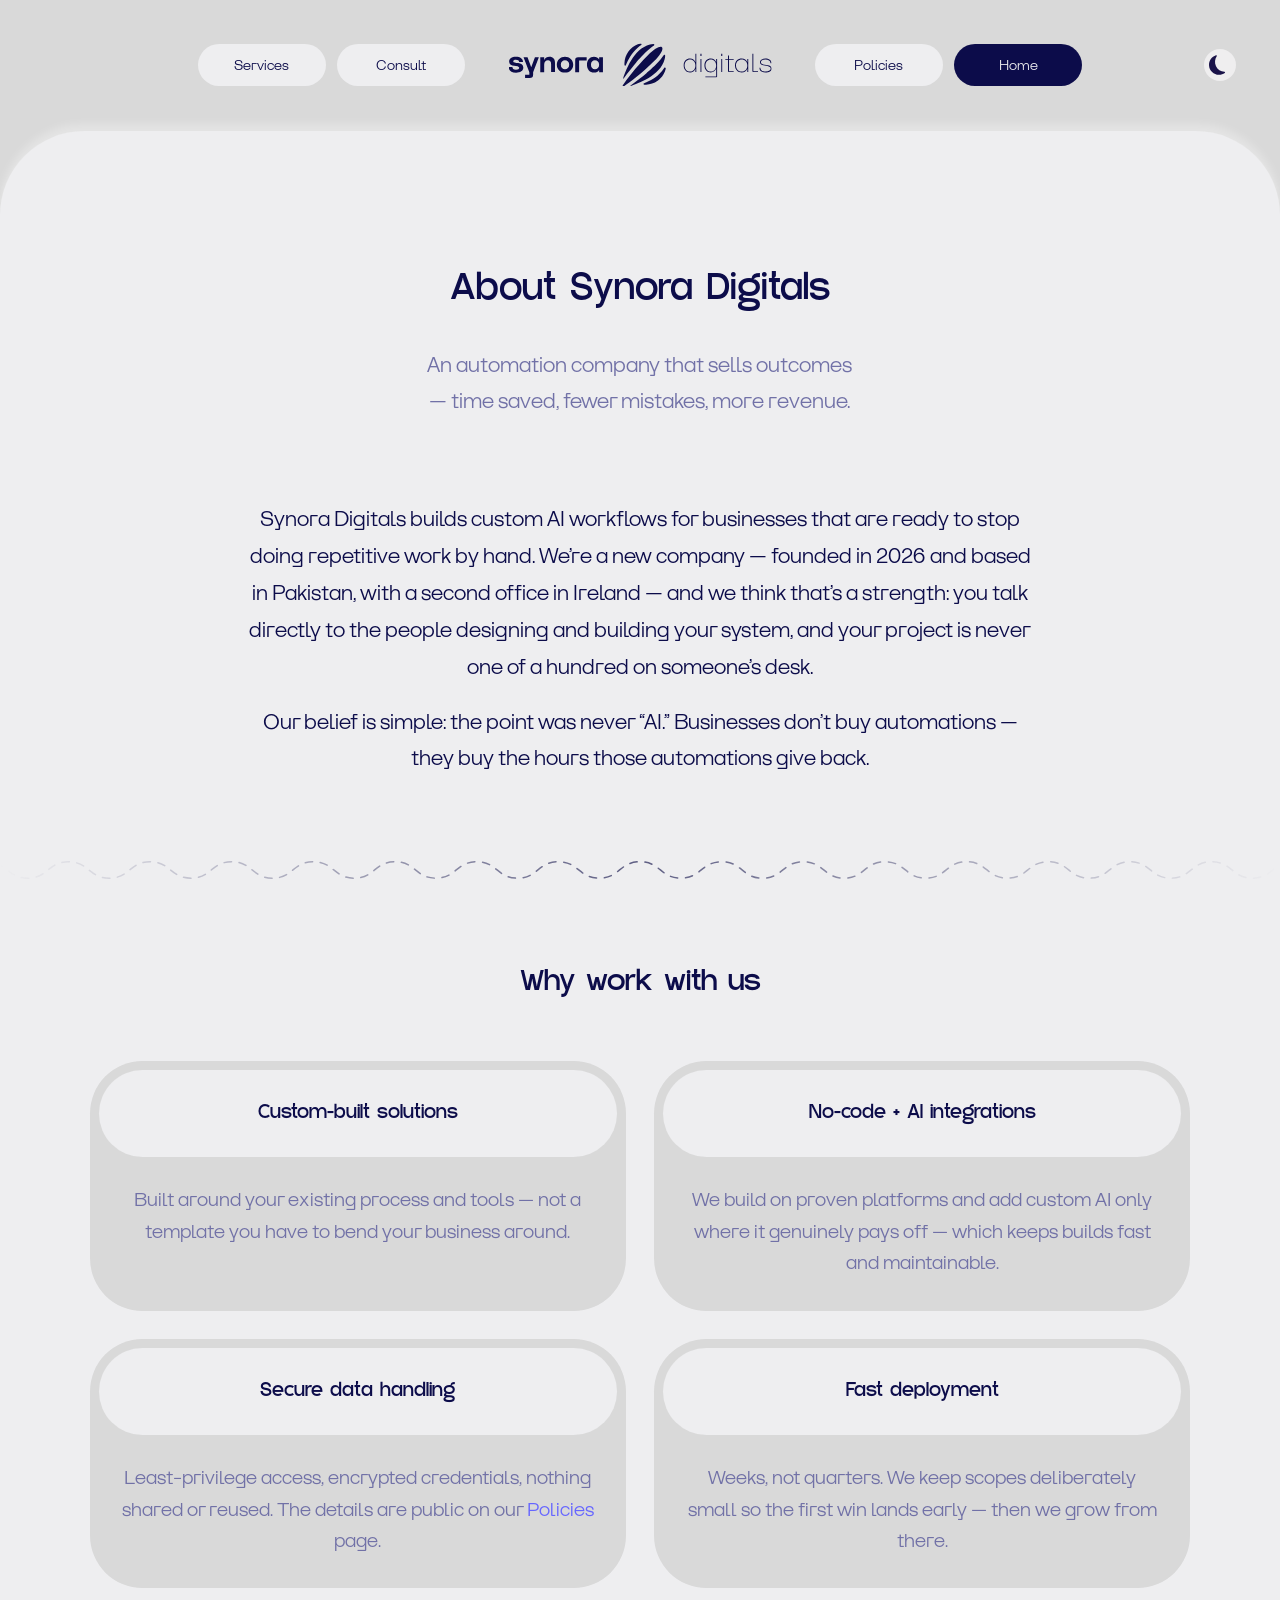
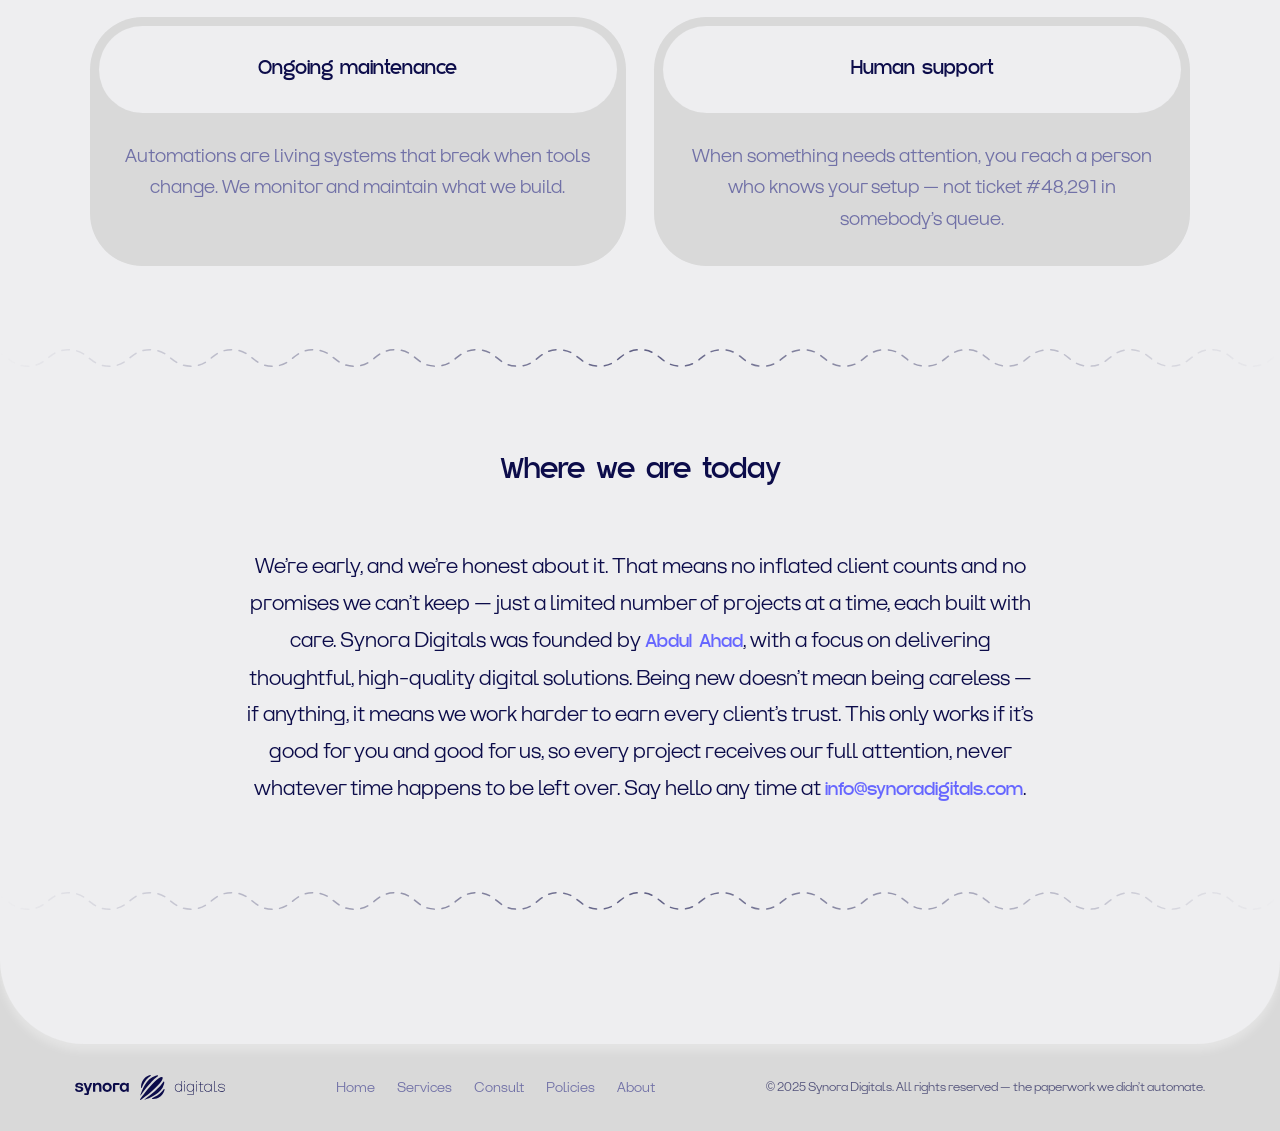
==== commit f24a1517: "Use info@synoradigitals.com instead of the Gmail address The consult form now delivers to info@synor" ====
--- a/about.html
+++ b/about.html
@@ -28,8 +28,10 @@
 <meta name="twitter:image" content="https://synoradigitals.com/assets/img/og-image.png">
 <meta name="twitter:image:alt" content="Synora Digitals logo">
 
+<!-- Primary icon for Google SERP -->
 <link rel="icon" type="image/png" sizes="192x192" href="assets/img/icon-192.png">
-<link rel="icon" href="assets/img/mini-logo-dark.svg" type="image/svg+xml" sizes="any">
+<!-- Standard root fallback -->
+<link rel="shortcut icon" href="favicon.ico">
 <link rel="apple-touch-icon" sizes="180x180" href="assets/img/apple-touch-icon.png">
 <link rel="manifest" href="site.webmanifest">
 <link rel="preload" href="assets/fonts/Quera.otf"        as="font" type="font/otf" crossorigin="anonymous">
@@ -154,7 +156,7 @@
   <div class="pg">
     <section class="pg-sec">
       <h2 class="pg-h">Where we are today</h2>
-      <p class="about-lead">We&rsquo;re early, and we&rsquo;re honest about it. That means no inflated client counts and no promises we can&rsquo;t keep &mdash; just a limited number of projects at a time, each built with care. Synora Digitals was founded by <span class="name-accent">Abdul Ahad</span>, with a focus on delivering thoughtful, high-quality digital solutions. Being new doesn&rsquo;t mean being careless &mdash; if anything, it means we work harder to earn every client&rsquo;s trust. This only works if it&rsquo;s good for you and good for us, so every project receives our full attention, never whatever time happens to be left over. Say hello any time at <a href="mailto:synoradigitals@gmail.com" class="email-accent">synoradigitals@gmail.com</a>.</p>
+      <p class="about-lead">We&rsquo;re early, and we&rsquo;re honest about it. That means no inflated client counts and no promises we can&rsquo;t keep &mdash; just a limited number of projects at a time, each built with care. Synora Digitals was founded by <span class="name-accent">Abdul Ahad</span>, with a focus on delivering thoughtful, high-quality digital solutions. Being new doesn&rsquo;t mean being careless &mdash; if anything, it means we work harder to earn every client&rsquo;s trust. This only works if it&rsquo;s good for you and good for us, so every project receives our full attention, never whatever time happens to be left over. Say hello any time at <a href="mailto:info@synoradigitals.com" class="email-accent">info@synoradigitals.com</a>.</p>
 
     </section>
 
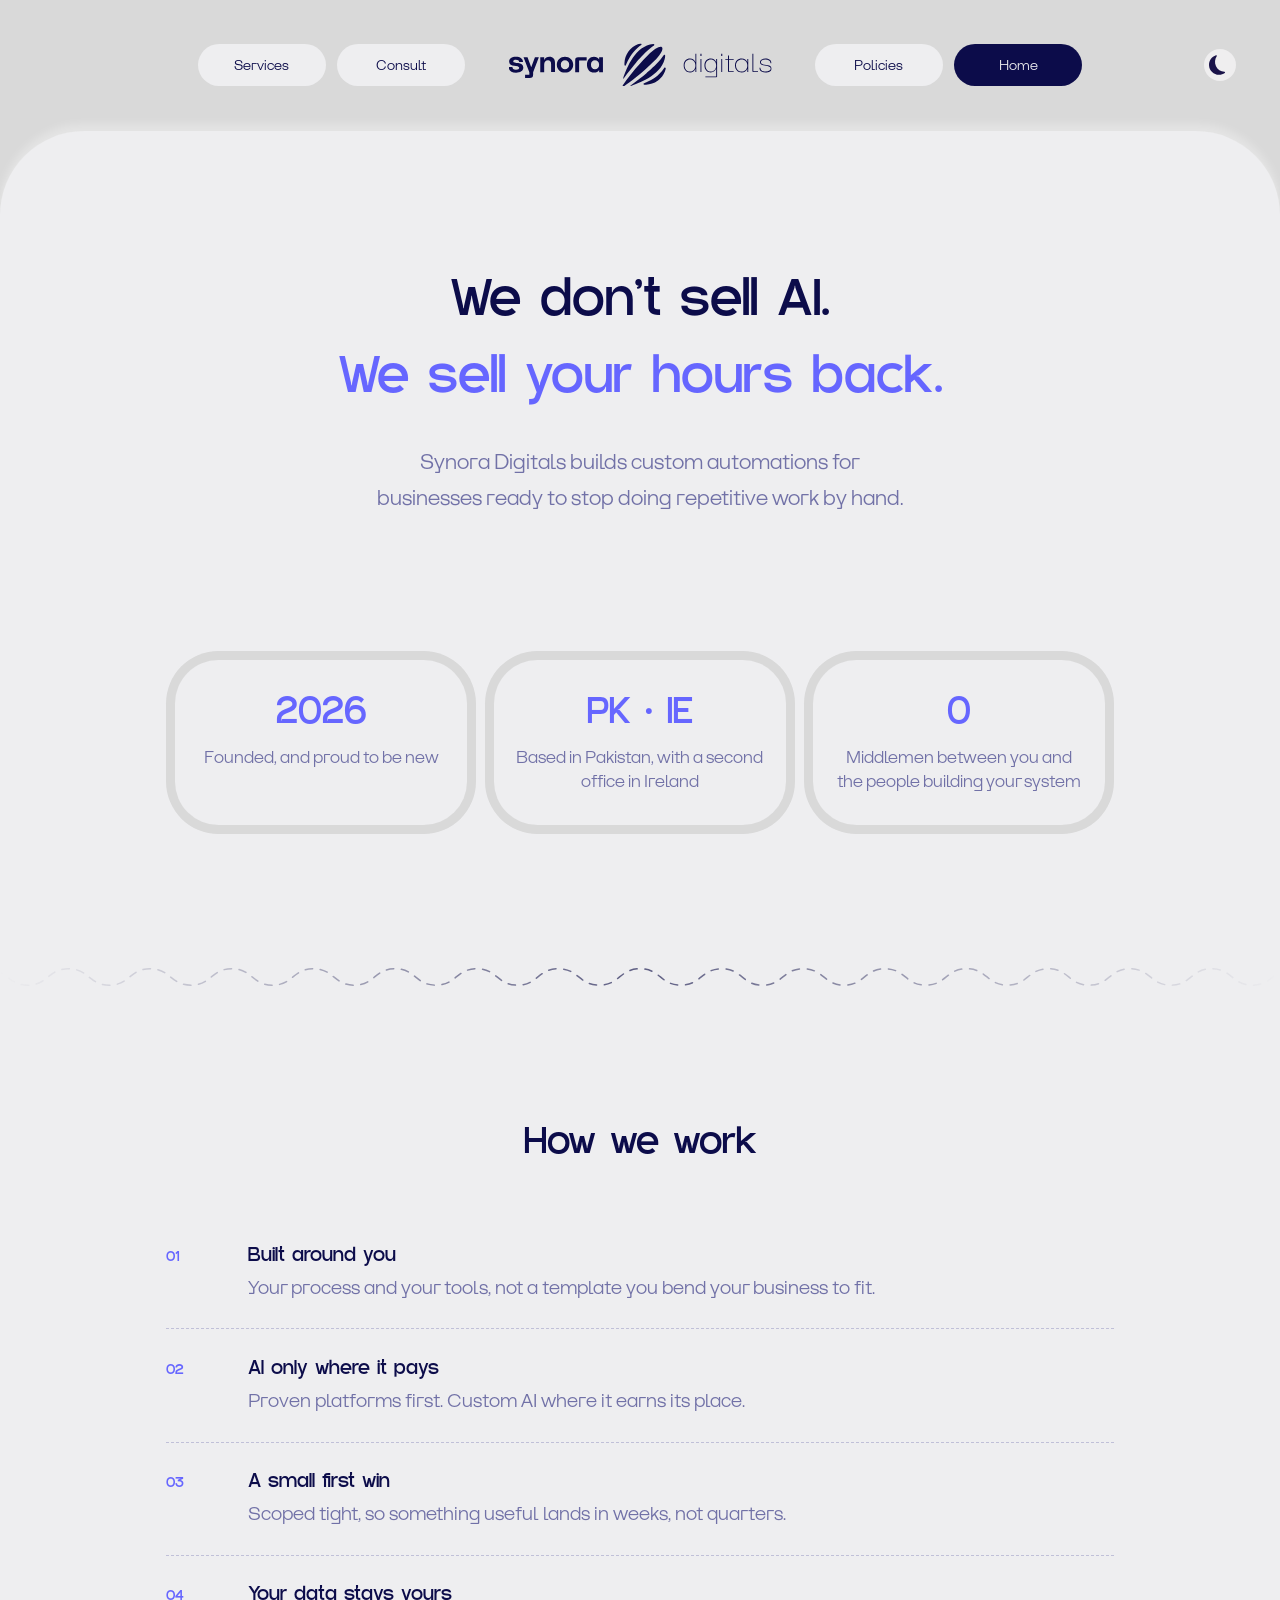
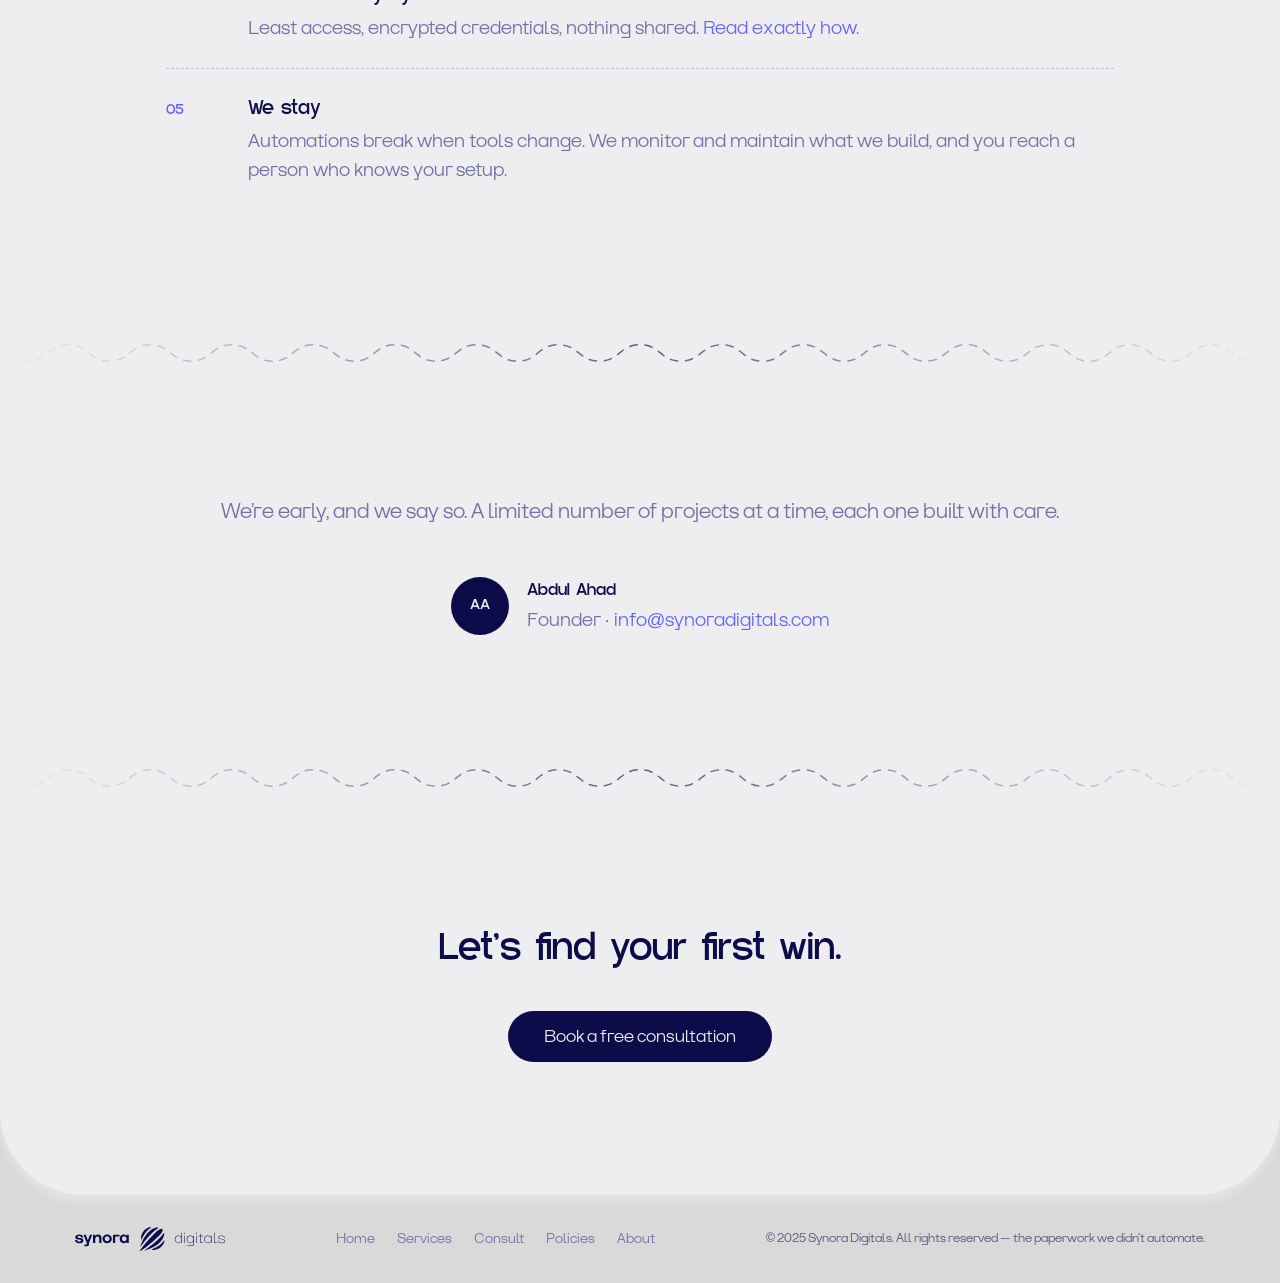
==== commit a1322312: "Redesign inner pages and make the consult form step by step Services, About and Policies are rewritt" ====
--- a/about.html
+++ b/about.html
@@ -29,14 +29,15 @@
 <meta name="twitter:image:alt" content="Synora Digitals logo">
 
 <!-- Primary icon for Google SERP -->
-<link rel="icon" type="image/png" sizes="192x192" href="assets/img/icon-192.png">
+<link rel="icon" type="image/png" sizes="192x192" href="assets/img/icon-192.png?v=2">
 <!-- Standard root fallback -->
-<link rel="shortcut icon" href="favicon.ico">
-<link rel="apple-touch-icon" sizes="180x180" href="assets/img/apple-touch-icon.png">
+<link rel="shortcut icon" href="favicon.ico?v=2">
+<link rel="apple-touch-icon" sizes="180x180" href="assets/img/apple-touch-icon.png?v=2">
 <link rel="manifest" href="site.webmanifest">
 <link rel="preload" href="assets/fonts/Quera.otf"        as="font" type="font/otf" crossorigin="anonymous">
 <link rel="preload" href="assets/fonts/Arha Regular.otf" as="font" type="font/otf" crossorigin="anonymous">
 <link rel="stylesheet" href="shared.css">
+<link rel="stylesheet" href="assets/css/pages.css">
 <script>if(localStorage.getItem('theme')==='dark')document.documentElement.setAttribute('data-dark','');</script>
 <script type="application/ld+json">
 {
@@ -102,72 +103,81 @@
   </div>
 </div>
 
+<svg xmlns="http://www.w3.org/2000/svg" width="0" height="0" style="position:absolute;overflow:hidden" aria-hidden="true">
+<defs>
+<!-- Click shine: a light beam rect, clipped to the accent (arm) shape, moved
+     by a CSS transform - reliable on iOS where SMIL gradient animation is not -->
+<clipPath id="gitClip"><path d="M13.9,37.34h5.18c-1.57-3.25-3.44-5.59-5.58-6.98c-0.35-0.22-0.76-0.36-1.19-0.38 c-3.25-0.2-6.31,0.29-8.43,0.79c1.39,0.52,3.03,1.52,4.45,3.45c1.01-0.31,2.19-0.51,3.24-0.25l3.12-0.2 c0.23-0.01,0.42,0.16,0.43,0.38c0.01,0.22-0.15,0.42-0.38,0.43l-1.8,0.11c0.47,0.41,1.16,1.19,1.07,2.2 C13.98,37.06,13.94,37.2,13.9,37.34z M8.05,31.78c-0.01,0-0.01,0-0.02,0c-0.21,0-0.39-0.17-0.41-0.38 C7.61,31.17,7.78,30.98,8,30.97l3.86-0.24c0.23-0.01,0.42,0.15,0.43,0.38c0.01,0.22-0.16,0.42-0.38,0.43L8.05,31.78z M13.53,33.06 L9.67,33.3H9.65c-0.21,0-0.39-0.16-0.41-0.38c-0.01-0.22,0.15-0.42,0.38-0.43l3.86-0.24c0.23-0.01,0.42,0.15,0.43,0.38 C13.92,32.85,13.75,33.04,13.53,33.06z"/></clipPath>
+<linearGradient id="gitBeamGrad" x1="0" y1="0" x2="1" y2="0">
+<stop offset="0" stop-color="#d9d9ff" stop-opacity="0"/>
+<stop offset=".5" stop-color="#d9d9ff"/>
+<stop offset="1" stop-color="#d9d9ff" stop-opacity="0"/>
+</linearGradient>
+<clipPath id="clip-communication"><path d="M42.62,15.27l-0.98,0.53c-0.79,0.43-1.54,0.93-2.25,1.49c-1.54,1.17-2.85,2.65-3.87,4.33 c-0.17,0.25-0.31,0.51-0.46,0.78l-0.53,0.98L34,22.4c-0.08-0.15-0.17-0.3-0.26-0.45c-0.58-1.03-1.29-1.97-2.1-2.83 C30.44,17.8,29,16.68,27.4,15.8l-0.99-0.53l0.99-0.53c1.19-0.65,2.27-1.42,3.24-2.32c0.84-0.74,1.59-1.59,2.23-2.5 c0.41-0.56,0.79-1.16,1.12-1.77l0.53-0.99l0.53,0.99c1.51,2.8,3.79,5.06,6.59,6.59L42.62,15.27z"/></clipPath>
+<clipPath id="clip-sales"><path d="M26.85,17.59l-1.15,0.62c-3.34,1.82-6.04,4.53-7.88,7.9l-0.61,1.12l-0.61-1.12 c-1.83-3.37-4.53-6.07-7.9-7.9l-1.12-0.62l1.12-0.61c3.37-1.82,6.08-4.52,7.9-7.88l0.61-1.13l0.61,1.13 c1.82,3.36,4.53,6.07,7.88,7.88L26.85,17.59z"/></clipPath>
+<clipPath id="clip-administrative"><path d="M34.3,13.97l-1.08,0.58c-2.85,1.54-5.18,3.87-6.73,6.73l-0.58,1.08l-0.58-1.06 c-1.56-2.86-3.89-5.2-6.75-6.75l-1.08-0.58l1.08-0.6c2.88-1.56,5.21-3.87,6.75-6.72l0.58-1.08l0.58,1.08 c1.56,2.86,3.87,5.18,6.73,6.73L34.3,13.97z"/></clipPath>
+<clipPath id="clip-operations"><path d="M34.34,14.23l-1.09,0.58c-2.85,1.56-5.18,3.89-6.73,6.77l-0.6,1.08l-0.6-1.08 c-1.54-2.88-3.89-5.21-6.75-6.77l-1.09-0.58l1.09-0.6c2.88-1.56,5.21-3.89,6.75-6.73l0.6-1.09l0.6,1.09 c1.54,2.86,3.87,5.18,6.73,6.73L34.34,14.23z"/></clipPath>
+<clipPath id="clip-marketing"><path d="M44.65,16.57l-0.94,0.51c-2.76,1.49-5.01,3.74-6.52,6.54l-0.51,0.94l-0.51-0.94 c-1.51-2.78-3.76-5.03-6.54-6.54l-0.94-0.51l0.94-0.51c2.78-1.51,5.05-3.77,6.54-6.52l0.51-0.94l0.51,0.94 c1.49,2.76,3.76,5.01,6.52,6.52L44.65,16.57z"/></clipPath>
+<clipPath id="clip-ai"><path d="M35.1,32.05l-1.8,0.96c-3.34,1.82-6.06,4.53-7.88,7.88l-0.96,1.8l-0.98-1.8c-1.8-3.33-4.53-6.06-7.91-7.88 l-1.79-0.96l1.79-0.98c3.36-1.82,6.09-4.55,7.91-7.91l0.98-1.79l0.96,1.79c1.84,3.38,4.55,6.11,7.89,7.91L35.1,32.05z"/></clipPath>
+</defs>
+<symbol id="i-communication" viewBox="0 0 51.83 49.24"><g> <path fill="currentColor" d="M50.48,42.75l-1.47-4.48c0.89-1.87,1.36-3.94,1.36-6.04c0-5.71-3.44-10.62-8.36-12.76 c0.38-0.28,0.79-0.53,1.21-0.76l2.63-1.42c0.73-0.38,1.19-1.14,1.21-1.97c0.02-0.84-0.43-1.62-1.21-2.07l-2.63-1.42 c-2.23-1.21-4.04-3.03-5.24-5.24L36.53,3.9c-0.43-0.73-1.24-1.17-2.05-1.16c-0.84,0.02-1.59,0.48-1.97,1.19l-1.42,2.65 c-0.33,0.61-0.71,1.17-1.12,1.72c-2.55-1.19-5.36-1.85-8.36-1.85c-11.04,0-20.02,8.98-20.02,20.02c0,3.11,0.73,6.19,2.1,8.95 l-2.32,7.03c-0.28,0.81-0.08,1.72,0.51,2.35c0.56,0.6,1.39,0.84,2.17,0.66l8.09-1.36c2.86,1.56,6.12,2.38,9.46,2.38 c3.01,0,5.86-0.66,8.42-1.87c1.92,0.99,4.09,1.56,6.39,1.56c2.27,0,4.47-0.55,6.42-1.57l5.23,0.88c0.7,0.15,1.44-0.07,1.95-0.6 C50.54,44.31,50.73,43.5,50.48,42.75z M30.64,12.42c0.84-0.74,1.59-1.59,2.23-2.5c0.41-0.56,0.79-1.16,1.12-1.77l0.53-0.99 l0.53,0.99c1.51,2.8,3.79,5.06,6.59,6.59l0.98,0.53l-0.98,0.53c-0.79,0.43-1.54,0.93-2.25,1.49c-1.54,1.17-2.85,2.65-3.87,4.33 c-0.17,0.25-0.31,0.51-0.46,0.78l-0.53,0.98L34,22.4c-0.08-0.15-0.17-0.3-0.26-0.45c-0.58-1.03-1.29-1.97-2.1-2.83 C30.44,17.8,29,16.68,27.4,15.8l-0.99-0.53l0.99-0.53C28.59,14.1,29.66,13.32,30.64,12.42z M21.61,43.18 c-2.96,0-5.84-0.78-8.31-2.23c-0.26-0.15-0.55-0.23-0.84-0.23c-0.1,0-0.18,0.02-0.28,0.03l-7.16,1.21l2.04-6.16 c0.15-0.43,0.1-0.91-0.12-1.31c-1.32-2.45-2.04-5.23-2.04-8.02c0-9.22,7.5-16.71,16.71-16.71c2.04,0,3.99,0.36,5.79,1.06 c-0.5,0.36-1.03,0.71-1.59,1.01l-2.65,1.44c-0.73,0.43-1.17,1.21-1.16,2.05c0.02,0.84,0.48,1.59,1.19,1.97l2.63,1.42 c1.01,0.55,1.94,1.21,2.75,2c-3.69,2.5-6.11,6.73-6.11,11.52c0,3.99,1.67,7.58,4.35,10.13C25.18,42.89,23.43,43.18,21.61,43.18z M45.65,38.65l1.08,3.26l-3.9-0.66c-0.38-0.07-0.78,0.02-1.12,0.22c-1.56,0.93-3.39,1.41-5.28,1.41c-0.98,0-1.92-0.13-2.81-0.4 c-1.26-0.33-2.42-0.89-3.44-1.65c-2.66-1.92-4.38-5.05-4.38-8.59c0-3.76,1.95-7.05,4.9-8.95c0.15,0.23,0.28,0.46,0.41,0.69 l1.41,2.61c0.4,0.73,1.14,1.19,1.99,1.21c0.02,0,0.02,0,0.03,0c0.83,0,1.6-0.45,2.04-1.19l1.42-2.63c0.38-0.69,0.81-1.36,1.32-1.97 c0.7,0.18,1.36,0.45,1.99,0.78c3.42,1.77,5.77,5.34,5.77,9.45c0,1.79-0.45,3.56-1.29,5.11C45.55,37.74,45.5,38.22,45.65,38.65z"/> <path fill="var(--phrase)" d="M42.62,15.27l-0.98,0.53c-0.79,0.43-1.54,0.93-2.25,1.49c-1.54,1.17-2.85,2.65-3.87,4.33 c-0.17,0.25-0.31,0.51-0.46,0.78l-0.53,0.98L34,22.4c-0.08-0.15-0.17-0.3-0.26-0.45c-0.58-1.03-1.29-1.97-2.1-2.83 C30.44,17.8,29,16.68,27.4,15.8l-0.99-0.53l0.99-0.53c1.19-0.65,2.27-1.42,3.24-2.32c0.84-0.74,1.59-1.59,2.23-2.5 c0.41-0.56,0.79-1.16,1.12-1.77l0.53-0.99l0.53,0.99c1.51,2.8,3.79,5.06,6.59,6.59L42.62,15.27z"/> </g></symbol>
+<symbol id="i-sales" viewBox="0 0 51.83 49.24"><g> <path fill="currentColor" d="M30.75,15.16l-3.14-1.69c-2.64-1.44-4.83-3.61-6.26-6.26L19.64,4c-0.51-0.86-1.5-1.39-2.47-1.39 c-1,0.03-1.92,0.59-2.39,1.46L13.1,7.21c-1.4,2.63-3.6,4.81-6.27,6.26l-3.16,1.71c-0.89,0.51-1.4,1.46-1.4,2.47 c0.01,1,0.57,1.92,1.43,2.39l3.13,1.69c2.64,1.42,4.83,3.63,6.27,6.27l1.69,3.09c0.47,0.9,1.39,1.46,2.39,1.46h0.05 c0.97,0,1.9-0.51,2.44-1.43L21.35,28c1.43-2.68,3.63-4.87,6.26-6.27l3.14-1.69c0.86-0.49,1.43-1.39,1.43-2.39 C32.19,16.64,31.68,15.7,30.75,15.16z M25.71,18.21c-3.34,1.82-6.04,4.53-7.88,7.9l-0.61,1.12l-0.61-1.12 c-1.83-3.37-4.53-6.07-7.9-7.9l-1.12-0.62l1.12-0.61c3.37-1.82,6.08-4.52,7.9-7.88l0.61-1.13l0.61,1.13 c1.82,3.36,4.53,6.07,7.88,7.88l1.15,0.61L25.71,18.21z M48.61,7.81c-0.58-0.26-1.28-0.16-1.77,0.26c-2.6,2.2-5.39,4.28-8.31,6.16 c-0.49,0.3-0.77,0.84-0.77,1.39v29.36c0,0.9,0.74,1.65,1.66,1.65h8.48c0.92,0,1.66-0.74,1.66-1.65V9.32 C49.56,8.67,49.19,8.09,48.61,7.81z M46.26,43.32h-5.18V16.51c1.77-1.17,3.51-2.43,5.18-3.72V43.32z M32.64,23.53l-1.67,0.9v18.88 H25.8V28.43c-0.34,0.46-0.66,0.96-0.94,1.47l-0.7,1.29l-1,1.82l-0.03,0.07l-0.05,0.05c-0.19,0.3-0.36,0.61-0.58,0.86v10.98 c0,0.9,0.73,1.65,1.66,1.65h8.47c0.92,0,1.65-0.74,1.65-1.65V22.25C33.81,22.75,33.27,23.18,32.64,23.53z M17.34,36.53 c-0.04,0.01-0.08,0.01-0.12,0.01h-0.13c-0.49-0.01-0.94-0.08-1.39-0.2v6.97h-5.18V31.6l-0.94-1.7c-0.2-0.38-0.42-0.74-0.66-1.09 c-0.32-0.46-0.66-0.9-1.05-1.31c-0.39,0.3-0.66,0.8-0.66,1.32v16.16c0,0.9,0.76,1.65,1.66,1.65h8.48c0.92,0,1.66-0.74,1.66-1.65 v-8.66C18.48,36.45,17.92,36.53,17.34,36.53z"/> <path fill="var(--phrase)" d="M26.85,17.59l-1.15,0.62c-3.34,1.82-6.04,4.53-7.88,7.9l-0.61,1.12l-0.61-1.12 c-1.83-3.37-4.53-6.07-7.9-7.9l-1.12-0.62l1.12-0.61c3.37-1.82,6.08-4.52,7.9-7.88l0.61-1.13l0.61,1.13 c1.82,3.36,4.53,6.07,7.88,7.88L26.85,17.59z"/> </g></symbol>
+<symbol id="i-administrative" viewBox="0 0 51.83 49.24"><g> <path fill="var(--phrase)" d="M34.3,13.97l-1.08,0.58c-2.85,1.54-5.18,3.87-6.73,6.73l-0.58,1.08l-0.58-1.06 c-1.56-2.86-3.89-5.2-6.75-6.75l-1.08-0.58l1.08-0.6c2.88-1.56,5.21-3.87,6.75-6.72l0.58-1.08l0.58,1.08 c1.56,2.86,3.87,5.18,6.73,6.73L34.3,13.97z"/> <path fill="currentColor" d="M37.5,11.94l-2.7-1.46c-2.28-1.24-4.15-3.11-5.39-5.39l-1.47-2.75c-0.43-0.73-1.19-1.16-2.02-1.16h-0.05 c-0.84,0.02-1.6,0.48-1.99,1.19l-1.46,2.71c-1.22,2.27-3.11,4.14-5.41,5.39l-2.73,1.47c-0.73,0.43-1.17,1.22-1.16,2.07 c0.02,0.84,0.48,1.6,1.21,1.97l2.68,1.47c2.3,1.24,4.17,3.11,5.41,5.41l1.46,2.66c0.38,0.74,1.14,1.21,1.99,1.22h0.05 c0.83,0,1.59-0.45,2.04-1.21l1.46-2.68c1.26-2.32,3.11-4.19,5.39-5.41l2.7-1.46c0.73-0.4,1.19-1.14,1.21-1.99 C38.72,13.18,38.28,12.38,37.5,11.94z M33.23,14.55c-2.85,1.54-5.18,3.87-6.73,6.73l-0.58,1.08l-0.58-1.06 c-1.56-2.86-3.89-5.2-6.75-6.75l-1.08-0.58l1.08-0.6c2.88-1.56,5.21-3.87,6.75-6.72l0.58-1.08l0.58,1.08 c1.56,2.86,3.87,5.18,6.73,6.73l1.08,0.58L33.23,14.55z M37.1,27.97l-1.7-0.66c-1.37-0.55-2.95-0.41-4.22,0.36 c-0.08,0.05-0.15,0.1-0.21,0.17l-1.59,1.37c-1.97,1.72-4.95,1.72-6.92,0l-1.59-1.37c-0.07-0.07-0.13-0.12-0.21-0.17 c-1.27-0.78-2.85-0.91-4.22-0.36l-1.7,0.66c-5.77,2.25-9.5,7.71-9.5,13.92c0,3.41,2.76,6.17,6.17,6.17h29.02 c3.41,0,6.17-2.76,6.17-6.17C46.6,35.68,42.87,30.22,37.1,27.97z M40.43,44.75H11.4c-1.57,0-2.86-1.29-2.86-2.86 c0-4.83,2.9-9.08,7.4-10.84l1.7-0.66c0.17-0.07,0.35-0.1,0.53-0.1c0.23,0,0.45,0.05,0.66,0.15l1.46,1.27c3.21,2.8,8.04,2.8,11.25,0 L33,30.43c0.38-0.18,0.81-0.2,1.19-0.05l1.7,0.66c4.5,1.75,7.4,6.01,7.4,10.84C43.29,43.46,42,44.75,40.43,44.75z M27.98,39.01 c0,1.14-0.93,2.07-2.07,2.07s-2.07-0.93-2.07-2.07c0-1.14,0.93-2.07,2.07-2.07S27.98,37.86,27.98,39.01z"/> </g></symbol>
+<symbol id="i-operations" viewBox="0 0 51.83 49.24"><g> <path fill="var(--phrase)" d="M34.34,14.23l-1.09,0.58c-2.85,1.56-5.18,3.89-6.73,6.77l-0.6,1.08l-0.6-1.08 c-1.54-2.88-3.89-5.21-6.75-6.77l-1.09-0.58l1.09-0.6c2.88-1.56,5.21-3.89,6.75-6.73l0.6-1.09l0.6,1.09 c1.54,2.86,3.87,5.18,6.73,6.73L34.34,14.23z"/> <path fill="currentColor" d="M44.12,24.57v11.66c0,0.91-0.74,1.65-1.65,1.65c-0.91,0-1.65-0.74-1.65-1.65V24.57 c0-0.68-0.56-1.24-1.26-1.24H37.5c-0.91,0-1.65-0.74-1.65-1.65c0-0.93,0.74-1.65,1.65-1.65h2.05 C42.06,20.02,44.12,22.06,44.12,24.57z M14.33,20.02h-2.05c-2.51,0-4.57,2.04-4.57,4.55v11.66c0,0.91,0.74,1.65,1.65,1.65 s1.65-0.74,1.65-1.65V24.57c0-0.68,0.56-1.24,1.26-1.24h2.05c0.91,0,1.65-0.74,1.65-1.65C15.99,20.75,15.24,20.02,14.33,20.02z M38.74,14.28c-0.02,0.84-0.48,1.59-1.21,1.99l-2.71,1.46c-2.28,1.24-4.15,3.11-5.39,5.43l-1.47,2.7 c-0.45,0.76-1.21,1.21-2.05,1.21h-0.05c-0.83-0.02-1.59-0.5-1.97-1.22l-1.46-2.68c-1.26-2.3-3.13-4.17-5.43-5.43l-2.7-1.47 c-0.73-0.36-1.19-1.13-1.21-1.97c-0.02-0.84,0.43-1.64,1.16-2.07l2.73-1.49c2.32-1.26,4.2-3.11,5.43-5.39l1.47-2.71 c0.38-0.73,1.14-1.19,1.97-1.21c0.86-0.05,1.65,0.41,2.07,1.16l1.51,2.76c1.22,2.28,3.09,4.15,5.39,5.39l2.71,1.47 C38.31,12.64,38.75,13.44,38.74,14.28z M34.34,14.23l-1.09-0.6c-2.86-1.56-5.2-3.87-6.73-6.73l-0.6-1.09l-0.6,1.09 c-1.54,2.85-3.87,5.18-6.75,6.73l-1.09,0.6l1.09,0.58c2.86,1.56,5.21,3.89,6.75,6.77l0.6,1.08l0.6-1.08 c1.56-2.88,3.89-5.21,6.73-6.77L34.34,14.23z M25.92,29.95c-0.91,0-1.65,0.73-1.65,1.65v4.63c0,0.91,0.74,1.65,1.65,1.65 c0.91,0,1.65-0.74,1.65-1.65V31.6C27.57,30.68,26.83,29.95,25.92,29.95z M31.01,40.14c-0.65-0.65-1.69-0.65-2.33,0l-3.59,3.59 l-1.31-1.31c-0.65-0.65-1.7-0.65-2.35,0c-0.65,0.65-0.65,1.69,0,2.33l2.48,2.48c0.33,0.33,0.74,0.5,1.17,0.5s0.84-0.17,1.17-0.5 l4.75-4.75C31.66,41.84,31.66,40.8,31.01,40.14z M14.88,40.14c-0.65-0.65-1.69-0.65-2.33,0l-3.59,3.59l-1.31-1.31 c-0.65-0.65-1.7-0.65-2.35,0c-0.65,0.65-0.65,1.69,0,2.33l2.48,2.48c0.33,0.33,0.74,0.5,1.17,0.5s0.84-0.17,1.17-0.5l4.75-4.75 C15.52,41.84,15.52,40.8,14.88,40.14z M45.22,43.7l1.31-1.31c0.65-0.65,0.65-1.7,0-2.35c-0.65-0.65-1.7-0.65-2.35,0l-1.31,1.31 l-1.31-1.31c-0.65-0.65-1.7-0.65-2.35,0c-0.65,0.65-0.65,1.7,0,2.35l1.31,1.31L39.22,45c-0.65,0.65-0.65,1.7,0,2.35 c0.33,0.31,0.74,0.48,1.17,0.48s0.84-0.17,1.17-0.48l1.31-1.31l1.31,1.31c0.33,0.31,0.74,0.48,1.17,0.48s0.84-0.17,1.17-0.48 c0.65-0.65,0.65-1.7,0-2.35L45.22,43.7z"/> </g></symbol>
+<symbol id="i-marketing" viewBox="0 0 51.83 49.24"><g> <path fill="var(--phrase)" d="M44.65,16.57l-0.94,0.51c-2.76,1.49-5.01,3.74-6.52,6.54l-0.51,0.94l-0.51-0.94 c-1.51-2.78-3.76-5.03-6.54-6.54l-0.94-0.51l0.94-0.51c2.78-1.51,5.05-3.77,6.54-6.52l0.51-0.94l0.51,0.94 c1.49,2.76,3.76,5.01,6.52,6.52L44.65,16.57z"/> <path fill="currentColor" d="M6.61,14.1h-2.2c-0.91,0-1.65,0.74-1.65,1.65c0,0.91,0.74,1.65,1.65,1.65h2.2c0.93,0,1.65-0.74,1.65-1.65 C8.26,14.85,7.53,14.1,6.61,14.1z M9.27,20.62C8.96,19.76,8,19.33,7.15,19.64l-3.31,1.21c-0.86,0.31-1.31,1.26-0.99,2.12 c0.25,0.68,0.88,1.09,1.56,1.09c0.18,0,0.38-0.03,0.56-0.1l3.31-1.21C9.14,22.44,9.58,21.48,9.27,20.62z M8.28,8.77L4.97,7.57 C4.13,7.25,3.17,7.7,2.85,8.54c-0.31,0.86,0.13,1.82,0.99,2.13l3.31,1.21c0.18,0.07,0.38,0.1,0.56,0.1c0.68,0,1.31-0.41,1.56-1.09 C9.58,10.03,9.14,9.09,8.28,8.77z M47.89,14.55l-2.61-1.41c-2.2-1.19-3.99-2.98-5.18-5.18L38.66,5.3 c-0.41-0.73-1.26-1.16-2.04-1.14c-0.83,0.02-1.59,0.48-1.97,1.19L34.6,5.43c-1.77-1.56-3.92-2.68-6.29-3.19 c-4.37-0.94-8.84,0.08-12.24,2.85c-3.43,2.75-5.38,6.83-5.38,11.22c0,3.11,0.96,6.06,2.8,8.55c1.95,2.63,3.13,5.46,3.46,8.24 c-1.41,0.69-2.38,2.15-2.38,3.84v0.43c0,2.37,1.92,4.29,4.29,4.29h0.18c0.21,3.18,2.85,5.69,6.07,5.69s5.87-2.51,6.09-5.69h0.18 c2.35,0,4.27-1.92,4.27-4.29v-0.43c0-1.69-0.98-3.14-2.38-3.84c0.2-1.74,0.71-3.46,1.52-5.11c0.4,0.6,1.09,0.98,1.84,0.99h0.05 c0.81,0,1.57-0.45,2.02-1.19l1.41-2.6c1.19-2.22,2.99-4.02,5.18-5.2l2.61-1.41c0.71-0.4,1.17-1.14,1.19-1.97 C49.1,15.77,48.65,14.99,47.89,14.55z M25.11,44.03c-1.39,0-2.56-1.04-2.76-2.38h5.53C27.67,42.99,26.51,44.03,25.11,44.03z M32.34,37.36c0,0.55-0.43,0.98-0.96,0.98H18.85c-0.53,0-0.98-0.43-0.98-0.98v-0.43c0-0.18,0.05-0.35,0.13-0.48 c0.17-0.3,0.48-0.5,0.84-0.5h12.53c0.36,0,0.66,0.2,0.83,0.5c0.08,0.13,0.13,0.3,0.13,0.48V37.36z M29.97,32.65h-9.73 c-0.41-3.34-1.8-6.68-4.09-9.76C14.75,20.97,14,18.7,14,16.3c0-3.38,1.51-6.52,4.14-8.65c1.99-1.6,4.45-2.45,7-2.45 c0.81,0,1.64,0.08,2.47,0.26c2.07,0.43,3.9,1.51,5.38,2.95c-1.16,1.99-2.86,3.61-4.93,4.73l-2.63,1.42 c-0.73,0.43-1.17,1.21-1.16,2.05c0.02,0.83,0.48,1.59,1.19,1.95l2.6,1.42c2,1.08,3.67,2.66,4.85,4.6 C31.28,27.16,30.3,29.89,29.97,32.65z M43.7,17.08c-2.76,1.49-5.01,3.74-6.52,6.54l-0.51,0.94l-0.51-0.94 c-1.51-2.78-3.76-5.03-6.54-6.54l-0.94-0.51l0.94-0.51c2.78-1.51,5.05-3.77,6.54-6.52l0.51-0.94l0.51,0.94 c1.49,2.76,3.76,5.01,6.52,6.52l0.94,0.51L43.7,17.08z"/> </g></symbol>
+<symbol id="i-ai" viewBox="0 0 51.83 49.24"><g> <path fill="var(--phrase)" d="M35.1,32.05l-1.8,0.96c-3.34,1.82-6.06,4.53-7.88,7.88l-0.96,1.8l-0.98-1.8c-1.8-3.33-4.53-6.06-7.91-7.88 l-1.79-0.96l1.79-0.98c3.36-1.82,6.09-4.55,7.91-7.91l0.98-1.79l0.96,1.79c1.84,3.38,4.55,6.11,7.89,7.91L35.1,32.05z"/> <path fill="currentColor" d="M18.01,14.03l-1.69-0.91c-1.31-0.71-2.38-1.79-3.11-3.13l-0.93-1.7c-0.38-0.65-1.06-1.04-1.8-1.04 c-0.02,0-0.02,0-0.03,0C9.68,7.27,9.01,7.68,8.67,8.32L7.76,10c-0.73,1.32-1.8,2.42-3.13,3.13l-1.65,0.89 c-0.66,0.35-1.08,1.04-1.09,1.79c-0.02,0.76,0.38,1.46,1.06,1.85l1.69,0.93c1.32,0.71,2.42,1.79,3.13,3.09l0.89,1.67 c0.35,0.66,1.03,1.09,1.79,1.11c0.02,0,0.02,0,0.03,0c0.74,0,1.44-0.41,1.82-1.09l0.91-1.69c0.71-1.31,1.79-2.38,3.11-3.09 l1.74-0.94c0.65-0.38,1.04-1.08,1.03-1.84C19.07,15.06,18.65,14.38,18.01,14.03z M10.48,19.77c-0.94-1.62-2.3-2.96-3.94-3.92 c1.64-0.96,2.99-2.32,3.94-3.95c0.96,1.64,2.32,2.99,3.94,3.95C12.79,16.8,11.44,18.15,10.48,19.77z M38.09,29.9l-3.21-1.74 c-2.76-1.49-5.03-3.77-6.55-6.57l-1.75-3.24c-0.45-0.76-1.24-1.21-2.18-1.22c-0.88,0.02-1.69,0.51-2.08,1.26l-1.74,3.21 c-1.51,2.78-3.77,5.06-6.57,6.57l-3.18,1.74c-0.78,0.4-1.27,1.21-1.29,2.08c-0.02,0.89,0.46,1.74,1.27,2.2L14,35.92 c2.8,1.52,5.08,3.79,6.57,6.54l1.74,3.21c0.4,0.78,1.21,1.27,2.08,1.29h0.05c0.88,0,1.69-0.46,2.15-1.27l1.74-3.23 c1.51-2.76,3.77-5.03,6.54-6.54l3.28-1.75c0.78-0.46,1.24-1.29,1.22-2.18C39.35,31.11,38.87,30.31,38.09,29.9z M33.29,33.01 c-3.34,1.82-6.06,4.53-7.88,7.88l-0.96,1.8l-0.98-1.8c-1.8-3.33-4.53-6.06-7.91-7.88l-1.79-0.96l1.79-0.98 c3.36-1.82,6.09-4.55,7.91-7.91l0.98-1.79l0.96,1.79c1.84,3.38,4.55,6.11,7.89,7.91l1.79,0.98L33.29,33.01z M48.78,11.35 l-2.27-1.22c-1.87-1.01-3.39-2.55-4.42-4.43l-1.24-2.3c-0.41-0.69-1.19-1.17-1.97-1.11c-0.81,0.02-1.54,0.46-1.9,1.14l-1.22,2.27 c-1.01,1.89-2.55,3.41-4.43,4.43l-2.23,1.22c-0.71,0.36-1.16,1.09-1.18,1.89c-0.02,0.81,0.41,1.57,1.16,2l2.25,1.22 c1.89,1.03,3.43,2.55,4.43,4.42l1.22,2.25c0.36,0.71,1.09,1.16,1.9,1.17c0.02,0,0.02,0,0.03,0c0.79,0,1.54-0.43,1.95-1.16 l1.22-2.27c1.01-1.87,2.55-3.41,4.42-4.42l2.32-1.26c0.69-0.4,1.12-1.16,1.11-1.97C49.92,12.44,49.48,11.72,48.78,11.35z M44.94,13.55c-2.45,1.32-4.43,3.31-5.76,5.76l-0.25,0.46l-0.26-0.46c-1.32-2.43-3.31-4.43-5.77-5.76l-0.46-0.26l0.46-0.25 c2.45-1.32,4.45-3.33,5.77-5.77l0.26-0.48l0.25,0.48c1.34,2.47,3.33,4.45,5.76,5.77l0.48,0.25L44.94,13.55z"/> </g></symbol>
+<symbol id="i-plus" viewBox="0 0 22 22"><g> <g> <path fill="var(--main-bg)" d="M15.65,9.47h-1.92c-0.67,0-1.21-0.54-1.21-1.21V6.34c0-0.84-0.63-1.59-1.46-1.63 c-0.88-0.04-1.6,0.66-1.6,1.53v2.01c0,0.67-0.54,1.21-1.21,1.21H6.33c-0.84,0-1.59,0.63-1.63,1.46c-0.04,0.88,0.66,1.6,1.53,1.6 h2.01c0.67,0,1.21,0.54,1.21,1.21v1.92c0,0.84,0.63,1.59,1.46,1.63c0.88,0.04,1.6-0.66,1.6-1.53v-2.01c0-0.67,0.54-1.21,1.21-1.21 h2.01c0.87,0,1.57-0.72,1.53-1.6C17.25,10.1,16.49,9.47,15.65,9.47z"/> </g> </g></symbol>
+<symbol id="i-arrow" viewBox="0 0 22 22"><g> <g> <g> <g> <circle fill="currentColor" cx="11" cy="11" r="11"/> </g> </g> </g> <g> <path fill="var(--main-bg)" d="M15.81,11.39c0.05-0.12,0.08-0.25,0.08-0.39c0-0.13-0.03-0.26-0.08-0.39c-0.05-0.12-0.12-0.23-0.22-0.32 c0,0,0,0,0,0l-3.14-3.13c-0.39-0.39-1.02-0.39-1.42,0c-0.39,0.39-0.39,1.02,0,1.42L12.47,10H7.11c-0.55,0-1,0.45-1,1s0.45,1,1,1 h5.36l-1.43,1.42c-0.39,0.39-0.39,1.02,0,1.41c0.2,0.2,0.45,0.29,0.71,0.29c0.25,0,0.51-0.1,0.71-0.29l3.14-3.13c0,0,0,0,0,0 C15.69,11.62,15.76,11.51,15.81,11.39z"/> </g> </g></symbol>
+<symbol id="i-getintouch" viewBox="0 0 48.84 40.58"><g> <g> <path fill="currentColor" d="M13.48,32.25l-3.86,0.24c-0.22,0.01-0.39,0.21-0.38,0.43c0.01,0.21,0.19,0.38,0.41,0.38h0.02l3.86-0.24 c0.22-0.01,0.39-0.21,0.38-0.43C13.89,32.41,13.71,32.24,13.48,32.25z M11.86,30.73L8,30.97c-0.22,0.01-0.39,0.21-0.38,0.43 c0.01,0.21,0.19,0.38,0.41,0.38c0.01,0,0.01,0,0.02,0l3.86-0.24c0.22-0.01,0.4-0.21,0.38-0.43 C12.28,30.88,12.09,30.71,11.86,30.73z M20.07,17.01c-0.06-0.49-0.32-0.91-0.75-1.2c-0.74-0.51-1.8-0.56-2.46-0.39 c-0.71,0.18-1.34,0.62-1.74,1.2c-0.39,0.56-0.48,1.19-0.25,1.72c0.19,0.43,0.58,0.78,1.14,0.99c0.37,0.14,0.77,0.21,1.17,0.21 c0.7,0,1.41-0.22,1.96-0.64c0.56-0.42,0.91-1,0.94-1.6C20.08,17.2,20.08,17.1,20.07,17.01z M18.66,17.22 c-0.01,0.17-0.15,0.37-0.37,0.54c-0.48,0.35-1.21,0.45-1.78,0.23c-0.21-0.08-0.32-0.18-0.35-0.23c-0.02-0.05,0.01-0.19,0.12-0.35 c0.21-0.3,0.54-0.53,0.92-0.63c0.12-0.03,0.26-0.04,0.4-0.04c0.34,0,0.7,0.08,0.91,0.23c0.14,0.09,0.14,0.16,0.15,0.2V17.22z M13.48,32.25l-3.86,0.24c-0.22,0.01-0.39,0.21-0.38,0.43c0.01,0.21,0.19,0.38,0.41,0.38h0.02l3.86-0.24 c0.22-0.01,0.39-0.21,0.38-0.43C13.89,32.41,13.71,32.24,13.48,32.25z M12.29,31.1c-0.01-0.22-0.21-0.39-0.43-0.38L8,30.97 c-0.22,0.01-0.39,0.21-0.38,0.43c0.01,0.21,0.19,0.38,0.41,0.38c0.01,0,0.01,0,0.02,0l3.86-0.24 C12.13,31.52,12.31,31.33,12.29,31.1z M20.07,17.01c-0.06-0.49-0.32-0.91-0.75-1.2c-0.74-0.51-1.8-0.56-2.46-0.39 c-0.71,0.18-1.34,0.62-1.74,1.2c-0.39,0.56-0.48,1.19-0.25,1.72c0.19,0.43,0.58,0.78,1.14,0.99c0.37,0.14,0.77,0.21,1.17,0.21 c0.7,0,1.41-0.22,1.96-0.64c0.56-0.42,0.91-1,0.94-1.6C20.08,17.2,20.08,17.1,20.07,17.01z M18.66,17.22 c-0.01,0.17-0.15,0.37-0.37,0.54c-0.48,0.35-1.21,0.45-1.78,0.23c-0.21-0.08-0.32-0.18-0.35-0.23c-0.02-0.05,0.01-0.19,0.12-0.35 c0.21-0.3,0.54-0.53,0.92-0.63c0.12-0.03,0.26-0.04,0.4-0.04c0.34,0,0.7,0.08,0.91,0.23c0.14,0.09,0.14,0.16,0.15,0.2V17.22z M32.27,11.32c-0.14-0.37-0.54-0.56-0.91-0.43c-0.77,0.28-1.56,0.39-1.57,0.39c-0.39,0.06-0.66,0.42-0.61,0.8 c0.05,0.35,0.35,0.61,0.7,0.61c0.03,0,0.07,0,0.1,0c0.04,0,0.94-0.14,1.85-0.46C32.2,12.1,32.4,11.69,32.27,11.32z M35.34,25.77 h-1.3c-0.39,0-0.71,0.32-0.71,0.71c0,0.39,0.32,0.71,0.71,0.71h1.3c0.39,0,0.71-0.32,0.71-0.71 C36.06,26.09,35.74,25.77,35.34,25.77z M47.19,30.31c3.9-2.52-0.25-11.8-0.83-12.72l-0.12-0.19c-1.02-1.63-2.69-4.32-7.33-6.52 c0.39-0.93,0.6-1.95,0.6-3.02c0-4.33-3.53-7.86-7.86-7.86c-4.34,0-7.87,3.53-7.87,7.86c0,2.31,1,4.39,2.59,5.83 c-0.69,0.85-1.47,1.76-2.43,2.67c0.22-0.73,0.35-1.49,0.35-2.29c0-4.3-3.49-7.79-7.79-7.79c-4.3,0-7.79,3.49-7.79,7.79 c0,2.42,1.11,4.58,2.84,6.01c-0.86-0.24-1.93,0.1-2.83,0.9c-0.75,0.66-1.46,1.74-1.22,2.81c0.07,0.33,0.23,0.62,0.44,0.88 c-1.78,1.33-3.22,2.9-4.27,4.67c-1.91,0.44-3.13,0.9-3.23,0.94c-0.33,0.13-0.52,0.48-0.44,0.82c0.07,0.35,0.4,0.58,0.75,0.55 c0.07,0,0.76-0.06,1.74,0.18c-0.01,0.03-0.02,0.07-0.03,0.1c-0.55,1.56-1.12,3.17-0.38,4.79c0.6,1.33,1.92,2.29,3.81,2.76 c0.82,0.2,1.69,0.29,2.55,0.29c1.66,0,3.26-0.36,4.25-1.01h17.46c0.32,0.26,0.67,0.43,0.86,0.53c2.09,1.04,4.43,1.29,6.2,1.29 c1.56,0,2.67-0.19,2.77-0.21c3.1-0.56,6.3-1.13,7.61-3.83c0.83-1.69,0.53-3.54,0.47-3.9C47.9,31.73,47.61,30.95,47.19,30.31z M45.03,18.15l0.12,0.19c0.85,1.35,3.83,9.18,1.24,10.79c-1.34,0.84-2.01,0.75-2.16,0.58c-0.2-0.2-0.2-0.87,0.29-1.61 c0.55-0.83,0.7-1.58,0.46-2.22c-0.15-0.39-0.41-0.64-0.66-0.81c0.3-0.83,0.47-1.73,0.47-2.67c0-4.3-3.49-7.79-7.79-7.79 c-0.56,0-1.09,0.06-1.61,0.17c1.16-0.63,2.14-1.54,2.86-2.65C42.56,14.16,44.1,16.64,45.03,18.15z M43.37,22.4 c0,3.51-2.86,6.36-6.37,6.36c-3.51,0-6.37-2.86-6.37-6.36c0-3.51,2.86-6.37,6.37-6.37C40.51,16.03,43.37,18.89,43.37,22.4z M25.21,7.86c0-3.55,2.89-6.44,6.44-6.44c3.55,0,6.44,2.89,6.44,6.44c0,3.56-2.89,6.44-6.44,6.44 C28.1,14.3,25.21,11.42,25.21,7.86z M27.52,14.55c1.2,0.75,2.62,1.18,4.14,1.18c0.56,0,1.11-0.06,1.64-0.17 c-2.19,1.19-3.76,3.42-4.03,6.02c-1.71-1.73-3.91-2.73-5.36-3.26C25.36,17.07,26.51,15.79,27.52,14.55z M10.14,14.08 c0-3.51,2.86-6.37,6.37-6.37c3.51,0,6.36,2.86,6.36,6.37c0,2.17-1.1,4.1-2.77,5.25c-0.03,0.02-0.06,0.04-0.09,0.05 c-0.01,0.01-0.02,0.02-0.03,0.02c-1,0.66-2.2,1.04-3.48,1.04C13,20.44,10.14,17.59,10.14,14.08z M9.68,22.05 c0.44-0.39,0.94-0.62,1.32-0.62c0.08,0,0.16,0.01,0.23,0.04c0.35,0.13,0.7,0.67,0.84,1.32c0.13,0.65,0.02,1.28-0.27,1.55 c-0.3,0.28-0.95,0.33-1.62,0.12c-0.65-0.2-1.18-0.61-1.26-0.98C8.83,23.12,9.15,22.52,9.68,22.05z M12.04,37.49 c-0.94,0.73-3.55,1.16-5.8,0.61c-1.01-0.25-2.33-0.79-2.86-1.96c-0.49-1.1-0.07-2.32,0.43-3.73c0.01-0.04,0.03-0.07,0.04-0.11 c0.99,0.45,2.08,1.2,3.09,2.45c-0.46,0.21-0.79,0.39-0.9,0.45c-0.34,0.19-0.46,0.63-0.27,0.97c0.2,0.34,0.63,0.46,0.97,0.27 c0.98-0.56,3.8-1.79,5.1-0.78c0.36,0.28,0.77,0.73,0.74,1.12C12.55,37.09,12.19,37.37,12.04,37.49z M13.9,37.34 c0.05-0.14,0.08-0.28,0.1-0.44c0.09-1.01-0.6-1.79-1.07-2.2l1.8-0.11c0.22-0.01,0.39-0.21,0.38-0.43c-0.01-0.22-0.2-0.4-0.43-0.38 l-3.12,0.2c-1.05-0.27-2.23-0.07-3.24,0.25c-1.42-1.93-3.06-2.93-4.45-3.45c2.12-0.5,5.18-0.99,8.43-0.79 c0.43,0.02,0.84,0.16,1.19,0.38c2.14,1.39,4.02,3.73,5.58,6.98H13.9z M25.34,37.34h-4.7c-1.74-3.8-3.88-6.55-6.38-8.17 c-0.56-0.35-1.2-0.56-1.87-0.61c-2.47-0.15-4.8,0.07-6.74,0.4c0.91-1.23,2.04-2.34,3.39-3.32c0.03-0.02,0.06-0.05,0.08-0.07 c0.21,0.11,0.42,0.19,0.63,0.26c0.42,0.13,0.83,0.19,1.22,0.19c0.71,0,1.34-0.21,1.79-0.63c0.68-0.63,0.93-1.7,0.7-2.88 c-0.13-0.64-0.4-1.21-0.75-1.63c1.13,0.63,2.43,1,3.81,1c1.62,0,3.13-0.5,4.38-1.35c0.6-0.37,1.16-0.75,1.68-1.14 c1.33,0.4,5.06,1.73,6.82,4.64c0.2,0.92,0.56,1.79,1.05,2.57c-0.5,0.33-1.25,0.91-2.02,1.79c-4.51-2.59-7.13-0.99-7.91-0.36 c-1.75,0.08-2.89,0.66-3.06,1.6c-0.07,0.4,0.06,0.82,0.35,1.18c0.6,0.73,1.76,0.9,3.12,0.48c0.19,0.47,0.51,1.03,1.08,1.45 c0.53,0.4,1.17,0.6,1.9,0.6c0.24,0,0.49-0.02,0.75-0.07c0.63-0.1,1.05-0.43,1.35-0.68c0.01,0,0.02-0.01,0.03-0.02 C25.61,33.89,25.33,35.48,25.34,37.34z M25.13,31.46c-0.24,0.2-0.43,0.35-0.7,0.39c-0.65,0.11-1.18,0.02-1.56-0.27 c-0.63-0.46-0.76-1.33-0.76-1.33c-0.03-0.22-0.16-0.42-0.35-0.53c-0.19-0.11-0.43-0.12-0.63-0.03c-1.19,0.52-2.02,0.43-2.21,0.2 c-0.01-0.01-0.02-0.03-0.02-0.04c0.17-0.15,0.78-0.41,1.92-0.42c0.2,0,0.38-0.08,0.51-0.23c0.02-0.02,1.97-2.06,6.22,0.31 c-0.28,0.42-0.56,0.88-0.82,1.39C25.99,30.79,25.49,31.18,25.13,31.46z M46.34,35.91c-1,2.06-3.84,2.57-6.59,3.07 c-0.04,0-4.59,0.79-8.08-0.95c-0.4-0.2-0.61-0.35-0.71-0.46c-0.01-0.01-0.02-0.02-0.04-0.03c-0.07-0.08-0.07-0.12-0.07-0.13 c0,0,0-0.08,0.19-0.27c0.51-0.51,1.64-0.49,3.19-0.48c1.11,0.01,2.49,0.03,4.1-0.14c0.96-0.1,1.89-0.25,2.76-0.91 c0.85-0.65,1.44-1.65,1.72-2.89c0.09-0.38-0.15-0.76-0.54-0.85c-0.38-0.08-0.77,0.16-0.85,0.54c-0.21,0.92-0.61,1.62-1.19,2.07 c-0.53,0.41-1.1,0.53-2.04,0.63c-1.53,0.16-2.8,0.14-3.93,0.13c-1.89-0.02-3.27-0.04-4.2,0.88c-0.39,0.39-0.6,0.79-0.62,1.22 h-2.66c-0.06-6.13,3.4-8.88,4.55-9.63c1.42,1.52,3.45,2.48,5.69,2.48c2.82,0,5.29-1.51,6.66-3.76c0.02,0.1,0.01,0.36-0.33,0.88 c-0.82,1.23-0.87,2.63-0.13,3.39c0.25,0.26,0.69,0.55,1.39,0.55c0.37,0,0.81-0.08,1.32-0.28c0.25,0.36,0.58,0.97,0.77,1.95 C46.71,33.07,46.98,34.59,46.34,35.91z M35.34,25.77h-1.3c-0.39,0-0.71,0.32-0.71,0.71c0,0.39,0.32,0.71,0.71,0.71h1.3 c0.39,0,0.71-0.32,0.71-0.71C36.06,26.09,35.74,25.77,35.34,25.77z M29.88,12.69c0.03,0,0.07,0,0.1,0c0.04,0,0.94-0.14,1.85-0.46 c0.37-0.13,0.56-0.54,0.43-0.91c-0.14-0.37-0.54-0.56-0.91-0.43c-0.77,0.28-1.56,0.39-1.57,0.39c-0.39,0.06-0.66,0.42-0.61,0.8 C29.23,12.43,29.54,12.69,29.88,12.69z M16,19.32c0.37,0.14,0.77,0.21,1.17,0.21c0.7,0,1.41-0.22,1.96-0.64 c0.56-0.42,0.91-1,0.94-1.6c0-0.1,0-0.2-0.01-0.29c-0.06-0.49-0.32-0.91-0.75-1.2c-0.74-0.51-1.8-0.56-2.46-0.39 c-0.71,0.18-1.34,0.62-1.74,1.2c-0.39,0.56-0.48,1.19-0.25,1.72C15.05,18.76,15.45,19.11,16,19.32z M16.29,17.41 c0.21-0.3,0.54-0.53,0.92-0.63c0.12-0.03,0.26-0.04,0.4-0.04c0.34,0,0.7,0.08,0.91,0.23c0.14,0.09,0.14,0.16,0.15,0.2v0.05 c-0.01,0.17-0.15,0.37-0.37,0.54c-0.48,0.35-1.21,0.45-1.78,0.23c-0.21-0.08-0.32-0.18-0.35-0.23 C16.15,17.72,16.17,17.57,16.29,17.41z M13.48,32.25l-3.86,0.24c-0.22,0.01-0.39,0.21-0.38,0.43c0.01,0.21,0.19,0.38,0.41,0.38 h0.02l3.86-0.24c0.22-0.01,0.39-0.21,0.38-0.43C13.89,32.41,13.71,32.24,13.48,32.25z M12.29,31.1c-0.01-0.22-0.21-0.39-0.43-0.38 L8,30.97c-0.22,0.01-0.39,0.21-0.38,0.43c0.01,0.21,0.19,0.38,0.41,0.38c0.01,0,0.01,0,0.02,0l3.86-0.24 C12.13,31.52,12.31,31.33,12.29,31.1z M35.34,25.77h-1.3c-0.39,0-0.71,0.32-0.71,0.71c0,0.39,0.32,0.71,0.71,0.71h1.3 c0.39,0,0.71-0.32,0.71-0.71C36.06,26.09,35.74,25.77,35.34,25.77z M32.27,11.32c-0.14-0.37-0.54-0.56-0.91-0.43 c-0.77,0.28-1.56,0.39-1.57,0.39c-0.39,0.06-0.66,0.42-0.61,0.8c0.05,0.35,0.35,0.61,0.7,0.61c0.03,0,0.07,0,0.1,0 c0.04,0,0.94-0.14,1.85-0.46C32.2,12.1,32.4,11.69,32.27,11.32z"/> </g> <path fill="var(--phrase)" d="M13.9,37.34h5.18c-1.57-3.25-3.44-5.59-5.58-6.98c-0.35-0.22-0.76-0.36-1.19-0.38 c-3.25-0.2-6.31,0.29-8.43,0.79c1.39,0.52,3.03,1.52,4.45,3.45c1.01-0.31,2.19-0.51,3.24-0.25l3.12-0.2 c0.23-0.01,0.42,0.16,0.43,0.38c0.01,0.22-0.15,0.42-0.38,0.43l-1.8,0.11c0.47,0.41,1.16,1.19,1.07,2.2 C13.98,37.06,13.94,37.2,13.9,37.34z M8.05,31.78c-0.01,0-0.01,0-0.02,0c-0.21,0-0.39-0.17-0.41-0.38 C7.61,31.17,7.78,30.98,8,30.97l3.86-0.24c0.23-0.01,0.42,0.15,0.43,0.38c0.01,0.22-0.16,0.42-0.38,0.43L8.05,31.78z M13.53,33.06 L9.67,33.3H9.65c-0.21,0-0.39-0.16-0.41-0.38c-0.01-0.22,0.15-0.42,0.38-0.43l3.86-0.24c0.23-0.01,0.42,0.15,0.43,0.38 C13.92,32.85,13.75,33.04,13.53,33.06z"/> </g></symbol>
+</svg>
 <!-- ═══ PAGE CARD ═══ -->
 <div class="page-card">
-  <div class="page-head">
-    <h1>About Synora Digitals</h1>
-    <p class="pg-sub">An automation company that sells outcomes — time saved, fewer mistakes, more revenue.</p>
-  </div>
+  <header class="v-hero">
+    <h1>We don&rsquo;t sell AI.<br><span class="ac">We sell your hours back.</span></h1>
+    <p>Synora Digitals builds custom automations for businesses ready to stop doing repetitive work by hand.</p>
+  </header>
 
-  <div class="pg">
-
-    <section class="pg-sec">
-      <p class="about-lead">Synora Digitals builds custom AI workflows for businesses that are ready to stop doing repetitive work by hand. We&rsquo;re a new company — founded in 2026 and based in Pakistan, with a second office in Ireland — and we think that&rsquo;s a strength: you talk directly to the people designing and building your system, and your project is never one of a hundred on someone&rsquo;s desk.</p>
-      <p class="about-lead">Our belief is simple: the point was never &ldquo;AI.&rdquo; Businesses don&rsquo;t buy automations — they buy the hours those automations give back.</p>
-    </section>
-  </div>
+  <section class="v-sec">
+    <div class="v-wrap facts">
+      <div class="fact"><div><b>2026</b><span>Founded, and proud to be new</span></div></div>
+      <div class="fact"><div><b>PK &middot; IE</b><span>Based in Pakistan, with a second office in Ireland</span></div></div>
+      <div class="fact"><div><b>0</b><span>Middlemen between you and the people building your system</span></div></div>
+    </div>
+  </section>
 
   <div class="sep" aria-hidden="true"><svg class="sep-web" viewBox="0 0 4064 22.28" preserveAspectRatio="xMidYMid slice"><path d="M0,.93c25.4,0,25.4,20.42,50.8,20.42s25.4,-20.42,50.8,-20.42s25.4,20.42,50.8,20.42s25.4,-20.42,50.8,-20.42s25.4,20.42,50.8,20.42s25.4,-20.42,50.8,-20.42s25.4,20.42,50.8,20.42s25.4,-20.42,50.8,-20.42s25.4,20.42,50.8,20.42s25.4,-20.42,50.8,-20.42s25.4,20.42,50.8,20.42s25.4,-20.42,50.8,-20.42s25.4,20.42,50.8,20.42s25.4,-20.42,50.8,-20.42s25.4,20.42,50.8,20.42s25.4,-20.42,50.8,-20.42s25.4,20.42,50.8,20.42s25.4,-20.42,50.8,-20.42s25.4,20.42,50.8,20.42s25.4,-20.42,50.8,-20.42s25.4,20.42,50.8,20.42s25.4,-20.42,50.8,-20.42s25.4,20.42,50.8,20.42s25.4,-20.42,50.8,-20.42s25.4,20.42,50.8,20.42s25.4,-20.42,50.8,-20.42s25.4,20.42,50.8,20.42s25.4,-20.42,50.8,-20.42s25.4,20.42,50.8,20.42s25.4,-20.42,50.8,-20.42s25.4,20.42,50.8,20.42s25.4,-20.42,50.8,-20.42s25.4,20.42,50.8,20.42s25.4,-20.42,50.8,-20.42s25.4,20.42,50.8,20.42s25.4,-20.42,50.8,-20.42s25.4,20.42,50.8,20.42s25.4,-20.42,50.8,-20.42s25.4,20.42,50.8,20.42s25.4,-20.42,50.8,-20.42s25.4,20.42,50.8,20.42s25.4,-20.42,50.8,-20.42s25.4,20.42,50.8,20.42s25.4,-20.42,50.8,-20.42s25.4,20.42,50.8,20.42s25.4,-20.42,50.8,-20.42s25.4,20.42,50.8,20.42s25.4,-20.42,50.8,-20.42s25.4,20.42,50.8,20.42s25.4,-20.42,50.8,-20.42s25.4,20.42,50.8,20.42s25.4,-20.42,50.8,-20.42s25.4,20.42,50.8,20.42s25.4,-20.42,50.8,-20.42s25.4,20.42,50.8,20.42s25.4,-20.42,50.8,-20.42s25.4,20.42,50.8,20.42s25.4,-20.42,50.8,-20.42s25.4,20.42,50.8,20.42s25.4,-20.42,50.8,-20.42s25.4,20.42,50.8,20.42s25.4,-20.42,50.8,-20.42s25.4,20.42,50.8,20.42s25.4,-20.42,50.8,-20.42s25.4,20.42,50.8,20.42s25.4,-20.42,50.8,-20.42s25.4,20.42,50.8,20.42s25.4,-20.42,50.8,-20.42s25.4,20.42,50.8,20.42s25.4,-20.42,50.8,-20.42s25.4,20.42,50.8,20.42s25.4,-20.42,50.8,-20.42s25.4,20.42,50.8,20.42s25.4,-20.42,50.8,-20.42s25.4,20.42,50.8,20.42s25.4,-20.42,50.8,-20.42s25.4,20.42,50.8,20.42s25.4,-20.42,50.8,-20.42s25.4,20.42,50.8,20.42s25.4,-20.42,50.8,-20.42"/></svg><svg class="sep-mob" viewBox="0 0 1430.4 7.02" preserveAspectRatio="xMidYMid slice"><path d="M0,.29c8.94,0,8.94,6.43,17.88,6.43s8.94,-6.43,17.88,-6.43s8.94,6.43,17.88,6.43s8.94,-6.43,17.88,-6.43s8.94,6.43,17.88,6.43s8.94,-6.43,17.88,-6.43s8.94,6.43,17.88,6.43s8.94,-6.43,17.88,-6.43s8.94,6.43,17.88,6.43s8.94,-6.43,17.88,-6.43s8.94,6.43,17.88,6.43s8.94,-6.43,17.88,-6.43s8.94,6.43,17.88,6.43s8.94,-6.43,17.88,-6.43s8.94,6.43,17.88,6.43s8.94,-6.43,17.88,-6.43s8.94,6.43,17.88,6.43s8.94,-6.43,17.88,-6.43s8.94,6.43,17.88,6.43s8.94,-6.43,17.88,-6.43s8.94,6.43,17.88,6.43s8.94,-6.43,17.88,-6.43s8.94,6.43,17.88,6.43s8.94,-6.43,17.88,-6.43s8.94,6.43,17.88,6.43s8.94,-6.43,17.88,-6.43s8.94,6.43,17.88,6.43s8.94,-6.43,17.88,-6.43s8.94,6.43,17.88,6.43s8.94,-6.43,17.88,-6.43s8.94,6.43,17.88,6.43s8.94,-6.43,17.88,-6.43s8.94,6.43,17.88,6.43s8.94,-6.43,17.88,-6.43s8.94,6.43,17.88,6.43s8.94,-6.43,17.88,-6.43s8.94,6.43,17.88,6.43s8.94,-6.43,17.88,-6.43s8.94,6.43,17.88,6.43s8.94,-6.43,17.88,-6.43s8.94,6.43,17.88,6.43s8.94,-6.43,17.88,-6.43s8.94,6.43,17.88,6.43s8.94,-6.43,17.88,-6.43s8.94,6.43,17.88,6.43s8.94,-6.43,17.88,-6.43s8.94,6.43,17.88,6.43s8.94,-6.43,17.88,-6.43s8.94,6.43,17.88,6.43s8.94,-6.43,17.88,-6.43s8.94,6.43,17.88,6.43s8.94,-6.43,17.88,-6.43s8.94,6.43,17.88,6.43s8.94,-6.43,17.88,-6.43s8.94,6.43,17.88,6.43s8.94,-6.43,17.88,-6.43s8.94,6.43,17.88,6.43s8.94,-6.43,17.88,-6.43s8.94,6.43,17.88,6.43s8.94,-6.43,17.88,-6.43s8.94,6.43,17.88,6.43s8.94,-6.43,17.88,-6.43s8.94,6.43,17.88,6.43s8.94,-6.43,17.88,-6.43s8.94,6.43,17.88,6.43s8.94,-6.43,17.88,-6.43s8.94,6.43,17.88,6.43s8.94,-6.43,17.88,-6.43s8.94,6.43,17.88,6.43s8.94,-6.43,17.88,-6.43s8.94,6.43,17.88,6.43s8.94,-6.43,17.88,-6.43s8.94,6.43,17.88,6.43s8.94,-6.43,17.88,-6.43s8.94,6.43,17.88,6.43s8.94,-6.43,17.88,-6.43s8.94,6.43,17.88,6.43s8.94,-6.43,17.88,-6.43s8.94,6.43,17.88,6.43s8.94,-6.43,17.88,-6.43"/></svg></div>
 
-  <div class="pg">
-    <section class="pg-sec">
-      <h2 class="pg-h">Why work with us</h2>
-      <div class="grid2">
-        <article class="icard">
-          <h3>Custom-built solutions</h3>
-          <p>Built around your existing process and tools — not a template you have to bend your business around.</p>
-        </article>
-        <article class="icard">
-          <h3>No-code + AI integrations</h3>
-          <p>We build on proven platforms and add custom AI only where it genuinely pays off — which keeps builds fast and maintainable.</p>
-        </article>
-        <article class="icard">
-          <h3>Secure data handling</h3>
-          <p>Least-privilege access, encrypted credentials, nothing shared or reused. The details are public on our <a href="/policies" class="alink">Policies</a> page.</p>
-        </article>
-        <article class="icard">
-          <h3>Fast deployment</h3>
-          <p>Weeks, not quarters. We keep scopes deliberately small so the first win lands early — then we grow from there.</p>
-        </article>
-        <article class="icard">
-          <h3>Ongoing maintenance</h3>
-          <p>Automations are living systems that break when tools change. We monitor and maintain what we build.</p>
-        </article>
-        <article class="icard">
-          <h3>Human support</h3>
-          <p>When something needs attention, you reach a person who knows your setup — not ticket #48,291 in somebody&rsquo;s queue.</p>
-        </article>
-      </div>
-    </section>
-  </div>
+  <section class="v-sec">
+    <div class="v-wrap">
+      <h2 class="v-h2">How we work</h2>
+      <div class="v-gap"></div>
+      <ol class="prin">
+        <li><div><b>Built around you</b><span>Your process and your tools, not a template you bend your business to fit.</span></div></li>
+        <li><div><b>AI only where it pays</b><span>Proven platforms first. Custom AI where it earns its place.</span></div></li>
+        <li><div><b>A small first win</b><span>Scoped tight, so something useful lands in weeks, not quarters.</span></div></li>
+        <li><div><b>Your data stays yours</b><span>Least access, encrypted credentials, nothing shared. <a class="v-mail" href="/policies">Read exactly how</a>.</span></div></li>
+        <li><div><b>We stay</b><span>Automations break when tools change. We monitor and maintain what we build, and you reach a person who knows your setup.</span></div></li>
+      </ol>
+    </div>
+  </section>
 
   <div class="sep" aria-hidden="true"><svg class="sep-web" viewBox="0 0 4064 22.28" preserveAspectRatio="xMidYMid slice"><path d="M0,.93c25.4,0,25.4,20.42,50.8,20.42s25.4,-20.42,50.8,-20.42s25.4,20.42,50.8,20.42s25.4,-20.42,50.8,-20.42s25.4,20.42,50.8,20.42s25.4,-20.42,50.8,-20.42s25.4,20.42,50.8,20.42s25.4,-20.42,50.8,-20.42s25.4,20.42,50.8,20.42s25.4,-20.42,50.8,-20.42s25.4,20.42,50.8,20.42s25.4,-20.42,50.8,-20.42s25.4,20.42,50.8,20.42s25.4,-20.42,50.8,-20.42s25.4,20.42,50.8,20.42s25.4,-20.42,50.8,-20.42s25.4,20.42,50.8,20.42s25.4,-20.42,50.8,-20.42s25.4,20.42,50.8,20.42s25.4,-20.42,50.8,-20.42s25.4,20.42,50.8,20.42s25.4,-20.42,50.8,-20.42s25.4,20.42,50.8,20.42s25.4,-20.42,50.8,-20.42s25.4,20.42,50.8,20.42s25.4,-20.42,50.8,-20.42s25.4,20.42,50.8,20.42s25.4,-20.42,50.8,-20.42s25.4,20.42,50.8,20.42s25.4,-20.42,50.8,-20.42s25.4,20.42,50.8,20.42s25.4,-20.42,50.8,-20.42s25.4,20.42,50.8,20.42s25.4,-20.42,50.8,-20.42s25.4,20.42,50.8,20.42s25.4,-20.42,50.8,-20.42s25.4,20.42,50.8,20.42s25.4,-20.42,50.8,-20.42s25.4,20.42,50.8,20.42s25.4,-20.42,50.8,-20.42s25.4,20.42,50.8,20.42s25.4,-20.42,50.8,-20.42s25.4,20.42,50.8,20.42s25.4,-20.42,50.8,-20.42s25.4,20.42,50.8,20.42s25.4,-20.42,50.8,-20.42s25.4,20.42,50.8,20.42s25.4,-20.42,50.8,-20.42s25.4,20.42,50.8,20.42s25.4,-20.42,50.8,-20.42s25.4,20.42,50.8,20.42s25.4,-20.42,50.8,-20.42s25.4,20.42,50.8,20.42s25.4,-20.42,50.8,-20.42s25.4,20.42,50.8,20.42s25.4,-20.42,50.8,-20.42s25.4,20.42,50.8,20.42s25.4,-20.42,50.8,-20.42s25.4,20.42,50.8,20.42s25.4,-20.42,50.8,-20.42s25.4,20.42,50.8,20.42s25.4,-20.42,50.8,-20.42s25.4,20.42,50.8,20.42s25.4,-20.42,50.8,-20.42s25.4,20.42,50.8,20.42s25.4,-20.42,50.8,-20.42s25.4,20.42,50.8,20.42s25.4,-20.42,50.8,-20.42s25.4,20.42,50.8,20.42s25.4,-20.42,50.8,-20.42s25.4,20.42,50.8,20.42s25.4,-20.42,50.8,-20.42s25.4,20.42,50.8,20.42s25.4,-20.42,50.8,-20.42s25.4,20.42,50.8,20.42s25.4,-20.42,50.8,-20.42s25.4,20.42,50.8,20.42s25.4,-20.42,50.8,-20.42s25.4,20.42,50.8,20.42s25.4,-20.42,50.8,-20.42"/></svg><svg class="sep-mob" viewBox="0 0 1430.4 7.02" preserveAspectRatio="xMidYMid slice"><path d="M0,.29c8.94,0,8.94,6.43,17.88,6.43s8.94,-6.43,17.88,-6.43s8.94,6.43,17.88,6.43s8.94,-6.43,17.88,-6.43s8.94,6.43,17.88,6.43s8.94,-6.43,17.88,-6.43s8.94,6.43,17.88,6.43s8.94,-6.43,17.88,-6.43s8.94,6.43,17.88,6.43s8.94,-6.43,17.88,-6.43s8.94,6.43,17.88,6.43s8.94,-6.43,17.88,-6.43s8.94,6.43,17.88,6.43s8.94,-6.43,17.88,-6.43s8.94,6.43,17.88,6.43s8.94,-6.43,17.88,-6.43s8.94,6.43,17.88,6.43s8.94,-6.43,17.88,-6.43s8.94,6.43,17.88,6.43s8.94,-6.43,17.88,-6.43s8.94,6.43,17.88,6.43s8.94,-6.43,17.88,-6.43s8.94,6.43,17.88,6.43s8.94,-6.43,17.88,-6.43s8.94,6.43,17.88,6.43s8.94,-6.43,17.88,-6.43s8.94,6.43,17.88,6.43s8.94,-6.43,17.88,-6.43s8.94,6.43,17.88,6.43s8.94,-6.43,17.88,-6.43s8.94,6.43,17.88,6.43s8.94,-6.43,17.88,-6.43s8.94,6.43,17.88,6.43s8.94,-6.43,17.88,-6.43s8.94,6.43,17.88,6.43s8.94,-6.43,17.88,-6.43s8.94,6.43,17.88,6.43s8.94,-6.43,17.88,-6.43s8.94,6.43,17.88,6.43s8.94,-6.43,17.88,-6.43s8.94,6.43,17.88,6.43s8.94,-6.43,17.88,-6.43s8.94,6.43,17.88,6.43s8.94,-6.43,17.88,-6.43s8.94,6.43,17.88,6.43s8.94,-6.43,17.88,-6.43s8.94,6.43,17.88,6.43s8.94,-6.43,17.88,-6.43s8.94,6.43,17.88,6.43s8.94,-6.43,17.88,-6.43s8.94,6.43,17.88,6.43s8.94,-6.43,17.88,-6.43s8.94,6.43,17.88,6.43s8.94,-6.43,17.88,-6.43s8.94,6.43,17.88,6.43s8.94,-6.43,17.88,-6.43s8.94,6.43,17.88,6.43s8.94,-6.43,17.88,-6.43s8.94,6.43,17.88,6.43s8.94,-6.43,17.88,-6.43s8.94,6.43,17.88,6.43s8.94,-6.43,17.88,-6.43s8.94,6.43,17.88,6.43s8.94,-6.43,17.88,-6.43s8.94,6.43,17.88,6.43s8.94,-6.43,17.88,-6.43s8.94,6.43,17.88,6.43s8.94,-6.43,17.88,-6.43s8.94,6.43,17.88,6.43s8.94,-6.43,17.88,-6.43s8.94,6.43,17.88,6.43s8.94,-6.43,17.88,-6.43s8.94,6.43,17.88,6.43s8.94,-6.43,17.88,-6.43s8.94,6.43,17.88,6.43s8.94,-6.43,17.88,-6.43s8.94,6.43,17.88,6.43s8.94,-6.43,17.88,-6.43s8.94,6.43,17.88,6.43s8.94,-6.43,17.88,-6.43"/></svg></div>
 
-  <div class="pg">
-    <section class="pg-sec">
-      <h2 class="pg-h">Where we are today</h2>
-      <p class="about-lead">We&rsquo;re early, and we&rsquo;re honest about it. That means no inflated client counts and no promises we can&rsquo;t keep &mdash; just a limited number of projects at a time, each built with care. Synora Digitals was founded by <span class="name-accent">Abdul Ahad</span>, with a focus on delivering thoughtful, high-quality digital solutions. Being new doesn&rsquo;t mean being careless &mdash; if anything, it means we work harder to earn every client&rsquo;s trust. This only works if it&rsquo;s good for you and good for us, so every project receives our full attention, never whatever time happens to be left over. Say hello any time at <a href="mailto:info@synoradigitals.com" class="email-accent">info@synoradigitals.com</a>.</p>
-
-    </section>
-
-  </div>
+  <section class="v-sec">
+    <div class="v-wrap">
+      <p class="v-lead">We&rsquo;re early, and we say so. A limited number of projects at a time, each one built with care.</p>
+      <div class="v-gap"></div>
+      <div class="sign"><span class="av">AA</span><span><b>Abdul Ahad</b>Founder &middot; <a class="v-mail" href="mailto:info@synoradigitals.com">info@synoradigitals.com</a></span></div>
+    </div>
+  </section>
 
   <div class="sep" aria-hidden="true"><svg class="sep-web" viewBox="0 0 4064 22.28" preserveAspectRatio="xMidYMid slice"><path d="M0,.93c25.4,0,25.4,20.42,50.8,20.42s25.4,-20.42,50.8,-20.42s25.4,20.42,50.8,20.42s25.4,-20.42,50.8,-20.42s25.4,20.42,50.8,20.42s25.4,-20.42,50.8,-20.42s25.4,20.42,50.8,20.42s25.4,-20.42,50.8,-20.42s25.4,20.42,50.8,20.42s25.4,-20.42,50.8,-20.42s25.4,20.42,50.8,20.42s25.4,-20.42,50.8,-20.42s25.4,20.42,50.8,20.42s25.4,-20.42,50.8,-20.42s25.4,20.42,50.8,20.42s25.4,-20.42,50.8,-20.42s25.4,20.42,50.8,20.42s25.4,-20.42,50.8,-20.42s25.4,20.42,50.8,20.42s25.4,-20.42,50.8,-20.42s25.4,20.42,50.8,20.42s25.4,-20.42,50.8,-20.42s25.4,20.42,50.8,20.42s25.4,-20.42,50.8,-20.42s25.4,20.42,50.8,20.42s25.4,-20.42,50.8,-20.42s25.4,20.42,50.8,20.42s25.4,-20.42,50.8,-20.42s25.4,20.42,50.8,20.42s25.4,-20.42,50.8,-20.42s25.4,20.42,50.8,20.42s25.4,-20.42,50.8,-20.42s25.4,20.42,50.8,20.42s25.4,-20.42,50.8,-20.42s25.4,20.42,50.8,20.42s25.4,-20.42,50.8,-20.42s25.4,20.42,50.8,20.42s25.4,-20.42,50.8,-20.42s25.4,20.42,50.8,20.42s25.4,-20.42,50.8,-20.42s25.4,20.42,50.8,20.42s25.4,-20.42,50.8,-20.42s25.4,20.42,50.8,20.42s25.4,-20.42,50.8,-20.42s25.4,20.42,50.8,20.42s25.4,-20.42,50.8,-20.42s25.4,20.42,50.8,20.42s25.4,-20.42,50.8,-20.42s25.4,20.42,50.8,20.42s25.4,-20.42,50.8,-20.42s25.4,20.42,50.8,20.42s25.4,-20.42,50.8,-20.42s25.4,20.42,50.8,20.42s25.4,-20.42,50.8,-20.42s25.4,20.42,50.8,20.42s25.4,-20.42,50.8,-20.42s25.4,20.42,50.8,20.42s25.4,-20.42,50.8,-20.42s25.4,20.42,50.8,20.42s25.4,-20.42,50.8,-20.42s25.4,20.42,50.8,20.42s25.4,-20.42,50.8,-20.42s25.4,20.42,50.8,20.42s25.4,-20.42,50.8,-20.42s25.4,20.42,50.8,20.42s25.4,-20.42,50.8,-20.42s25.4,20.42,50.8,20.42s25.4,-20.42,50.8,-20.42s25.4,20.42,50.8,20.42s25.4,-20.42,50.8,-20.42s25.4,20.42,50.8,20.42s25.4,-20.42,50.8,-20.42s25.4,20.42,50.8,20.42s25.4,-20.42,50.8,-20.42s25.4,20.42,50.8,20.42s25.4,-20.42,50.8,-20.42s25.4,20.42,50.8,20.42s25.4,-20.42,50.8,-20.42s25.4,20.42,50.8,20.42s25.4,-20.42,50.8,-20.42"/></svg><svg class="sep-mob" viewBox="0 0 1430.4 7.02" preserveAspectRatio="xMidYMid slice"><path d="M0,.29c8.94,0,8.94,6.43,17.88,6.43s8.94,-6.43,17.88,-6.43s8.94,6.43,17.88,6.43s8.94,-6.43,17.88,-6.43s8.94,6.43,17.88,6.43s8.94,-6.43,17.88,-6.43s8.94,6.43,17.88,6.43s8.94,-6.43,17.88,-6.43s8.94,6.43,17.88,6.43s8.94,-6.43,17.88,-6.43s8.94,6.43,17.88,6.43s8.94,-6.43,17.88,-6.43s8.94,6.43,17.88,6.43s8.94,-6.43,17.88,-6.43s8.94,6.43,17.88,6.43s8.94,-6.43,17.88,-6.43s8.94,6.43,17.88,6.43s8.94,-6.43,17.88,-6.43s8.94,6.43,17.88,6.43s8.94,-6.43,17.88,-6.43s8.94,6.43,17.88,6.43s8.94,-6.43,17.88,-6.43s8.94,6.43,17.88,6.43s8.94,-6.43,17.88,-6.43s8.94,6.43,17.88,6.43s8.94,-6.43,17.88,-6.43s8.94,6.43,17.88,6.43s8.94,-6.43,17.88,-6.43s8.94,6.43,17.88,6.43s8.94,-6.43,17.88,-6.43s8.94,6.43,17.88,6.43s8.94,-6.43,17.88,-6.43s8.94,6.43,17.88,6.43s8.94,-6.43,17.88,-6.43s8.94,6.43,17.88,6.43s8.94,-6.43,17.88,-6.43s8.94,6.43,17.88,6.43s8.94,-6.43,17.88,-6.43s8.94,6.43,17.88,6.43s8.94,-6.43,17.88,-6.43s8.94,6.43,17.88,6.43s8.94,-6.43,17.88,-6.43s8.94,6.43,17.88,6.43s8.94,-6.43,17.88,-6.43s8.94,6.43,17.88,6.43s8.94,-6.43,17.88,-6.43s8.94,6.43,17.88,6.43s8.94,-6.43,17.88,-6.43s8.94,6.43,17.88,6.43s8.94,-6.43,17.88,-6.43s8.94,6.43,17.88,6.43s8.94,-6.43,17.88,-6.43s8.94,6.43,17.88,6.43s8.94,-6.43,17.88,-6.43s8.94,6.43,17.88,6.43s8.94,-6.43,17.88,-6.43s8.94,6.43,17.88,6.43s8.94,-6.43,17.88,-6.43s8.94,6.43,17.88,6.43s8.94,-6.43,17.88,-6.43s8.94,6.43,17.88,6.43s8.94,-6.43,17.88,-6.43s8.94,6.43,17.88,6.43s8.94,-6.43,17.88,-6.43s8.94,6.43,17.88,6.43s8.94,-6.43,17.88,-6.43s8.94,6.43,17.88,6.43s8.94,-6.43,17.88,-6.43s8.94,6.43,17.88,6.43s8.94,-6.43,17.88,-6.43s8.94,6.43,17.88,6.43s8.94,-6.43,17.88,-6.43s8.94,6.43,17.88,6.43s8.94,-6.43,17.88,-6.43s8.94,6.43,17.88,6.43s8.94,-6.43,17.88,-6.43s8.94,6.43,17.88,6.43s8.94,-6.43,17.88,-6.43s8.94,6.43,17.88,6.43s8.94,-6.43,17.88,-6.43"/></svg></div>
 
-  <div style="height: var(--gap)"></div>
-
+  <section class="v-cta">
+    <h2>Let&rsquo;s find your first win.</h2>
+    <div class="row"><a class="v-btn solid" href="/consult">Book a free consultation</a></div>
+  </section>
 </div>
-
 <!-- FOOTER -->
 <footer>
   <a href="/" class="foot-logo">
@@ -184,5 +194,6 @@
 </footer>
 
 <script src="assets/js/shared.js"></script>
+<script src="assets/js/pages.js"></script>
 </body>
 </html>
--- a/assets/css/pages.css
+++ b/assets/css/pages.css
@@ -0,0 +1,409 @@
+/* ═══════════════════════════════════════════════════════════════════
+   pages.css — the four inner pages (services, consult, about, policies)
+   redrawn in the homepage's language: one big idea per section, one line
+   of support, something to touch. Only the site's own tokens are used
+   (shared.css :root + [data-dark]), so dark mode and the --u scaling
+   system carry over untouched. The homepage does not load this file.
+   ═══════════════════════════════════════════════════════════════════ */
+
+:root {
+  --fs-hero-v: max(26px, calc(4.6 * var(--u)));
+  --wrap: min(100%, max(640px, calc(74 * var(--u))));
+  --row-r: max(30px, calc(3.4 * var(--u)));
+  --ease: cubic-bezier(.4, 0, .2, 1);
+}
+@media (orientation: portrait), (max-width: 700px) {
+  :root { --fs-hero-v: max(26px, calc(8.6 * var(--u))); --wrap: 100%; }
+}
+
+.page-card { min-height: calc(100vh - var(--nav-h)); min-height: calc(100svh - var(--nav-h)); }
+
+.v-sec  { padding: var(--gap) max(20px, calc(5 * var(--u))); }
+.v-wrap { width: var(--wrap); margin: 0 auto; }
+.v-hero + .v-sec { padding-top: 0; }
+
+/* ── HERO: the homepage's heading, one size down ── */
+.v-hero { padding: var(--gap) max(20px, calc(5.8 * var(--u))); text-align: center; }
+.v-hero h1 {
+  font-size: var(--fs-hero-v); font-weight: 600; line-height: 1.3;
+  color: var(--primary); text-wrap: balance;
+}
+.v-hero h1 .ac { color: var(--phrase); }
+.v-hero p {
+  max-width: max(480px, calc(52 * var(--u))); margin: max(14px, calc(2.2 * var(--u))) auto 0;
+  font-size: var(--fs-lead); line-height: 1.75; color: var(--muted); text-wrap: balance;
+}
+
+.v-h2 {
+  font-family: 'Quera', sans-serif; font-size: var(--fs-h1); font-weight: 600;
+  line-height: 1.2; color: var(--primary); text-align: center; text-wrap: balance;
+}
+.v-h2 + .v-lead { margin-top: max(10px, calc(1.2 * var(--u))); }
+.v-lead { font-size: var(--fs-lead); color: var(--muted); text-align: center; line-height: 1.7; text-wrap: balance; }
+.v-gap  { height: max(22px, calc(3.6 * var(--u))); }
+
+/* ── SERVICE ROWS: the homepage capsule, laid down sideways ── */
+.svc-list { display: flex; flex-direction: column; gap: var(--icard-gap); }
+.svc-r {
+  background: var(--header-bg); border-radius: var(--row-r);
+  padding: var(--icard-gap); transition: background .3s;
+}
+.svc-r > button {
+  all: unset; box-sizing: border-box; width: 100%; cursor: pointer;
+  display: grid; grid-template-columns: auto 1fr auto; align-items: center;
+  gap: max(14px, calc(2 * var(--u)));
+  background: var(--main-bg); border-radius: calc(var(--row-r) - var(--icard-gap));
+  padding: max(10px, calc(1.1 * var(--u))) max(16px, calc(2 * var(--u))) max(10px, calc(1.1 * var(--u))) max(12px, calc(1.4 * var(--u)));
+  -webkit-tap-highlight-color: transparent;
+}
+.svc-r > button:focus-visible { outline: 2px solid var(--phrase); outline-offset: 2px; }
+.svc-r .ico { width: max(38px, calc(4.2 * var(--u))); color: var(--primary); }
+.svc-r .ico svg { width: 100%; height: auto; display: block; }
+.svc-r .t { display: flex; flex-direction: column; gap: 2px; min-width: 0; }
+.svc-r .t b {
+  font-family: 'Quera', sans-serif; font-weight: 600; font-size: var(--fs-h3);
+  color: var(--primary); line-height: 1.25;
+}
+.svc-r .t span { font-size: var(--fs-note); color: var(--muted); line-height: 1.45; }
+.svc-r .pl {
+  width: max(26px, calc(2.6 * var(--u))); height: max(26px, calc(2.6 * var(--u)));
+  border-radius: 50%; background: var(--header-bg); position: relative; flex-shrink: 0;
+  transition: transform .45s var(--ease), background .3s;
+}
+.svc-r .pl::before, .svc-r .pl::after {
+  content: ""; position: absolute; left: 50%; top: 50%; width: 42%; height: 2px;
+  background: var(--primary); border-radius: 2px; transform: translate(-50%, -50%);
+}
+.svc-r .pl::after { transform: translate(-50%, -50%) rotate(90deg); }
+.svc-r > button:hover .pl { background: var(--phrase); }
+.svc-r > button:hover .pl::before, .svc-r > button:hover .pl::after { background: #eeeef0; }
+.svc-r.open .pl { transform: rotate(45deg); background: var(--phrase); }
+.svc-r.open .pl::before, .svc-r.open .pl::after { background: #eeeef0; }
+
+.svc-r .ex {
+  display: grid; grid-template-rows: 0fr; transition: grid-template-rows .45s var(--ease);
+}
+.svc-r.open .ex { grid-template-rows: 1fr; }
+.svc-r .ex > div { overflow: hidden; }
+.svc-r .ex ul {
+  list-style: none; display: flex; flex-wrap: wrap; gap: max(6px, calc(.6 * var(--u)));
+  padding: max(12px, calc(1.4 * var(--u))) max(12px, calc(1.6 * var(--u))) max(8px, calc(.8 * var(--u)));
+}
+.svc-r .ex li {
+  font-size: var(--fs-note); color: var(--primary); background: var(--main-bg);
+  border-radius: var(--r-pill); padding: max(6px, calc(.55 * var(--u))) max(14px, calc(1.3 * var(--u)));
+  opacity: 0; transform: translateY(6px); transition: opacity .3s, transform .3s;
+}
+.svc-r.open .ex li { opacity: 1; transform: none; }
+.svc-r.open .ex li:nth-child(2) { transition-delay: .05s }
+.svc-r.open .ex li:nth-child(3) { transition-delay: .1s }
+.svc-r.open .ex li:nth-child(4) { transition-delay: .15s }
+
+/* ── THE MONDAY: before / after toggle ── */
+.mon {
+  background: var(--header-bg); border-radius: var(--r-card); padding: var(--icard-gap);
+}
+.mon-in {
+  background: var(--main-bg); border-radius: calc(var(--r-card) - var(--icard-gap));
+  padding: max(18px, calc(2.6 * var(--u))) max(16px, calc(3 * var(--u)));
+}
+.seg {
+  display: flex; width: max-content; margin: 0 auto; position: relative;
+  background: var(--header-bg); border-radius: var(--r-pill); padding: 4px;
+}
+.seg button {
+  all: unset; cursor: pointer; position: relative; z-index: 1;
+  font-family: 'Arha', sans-serif; font-size: var(--fs-ui); color: var(--primary);
+  padding: max(8px, calc(.75 * var(--u))) max(18px, calc(2.2 * var(--u)));
+  border-radius: var(--r-pill); transition: color .3s;
+}
+.seg button:focus-visible { outline: 2px solid var(--phrase); outline-offset: 2px; }
+.seg button[aria-pressed="true"] { color: #eeeef0; }
+.seg .knob {
+  position: absolute; top: 4px; bottom: 4px; left: 4px; border-radius: var(--r-pill);
+  background: var(--primary); transition: transform .45s var(--ease), width .45s var(--ease), background .3s;
+}
+.mon.after .seg .knob { background: var(--phrase); }
+[data-dark] .seg button[aria-pressed="true"] { color: #0c0c1e; }
+[data-dark] .mon.after .seg button[aria-pressed="true"] { color: #eeeef0; }
+
+.mon ol { list-style: none; margin-top: max(18px, calc(2.4 * var(--u))); }
+.mon li {
+  display: grid; grid-template-columns: max(52px, calc(5.4 * var(--u))) 1fr auto; align-items: baseline;
+  gap: max(10px, calc(1.4 * var(--u)));
+  padding: max(11px, calc(1.15 * var(--u))) 0;
+  border-top: 1px dashed var(--faint);
+}
+.mon li:first-child { border-top: 0; }
+.mon .tm { font-family: 'Quera', sans-serif; font-size: var(--fs-note); color: var(--muted); font-variant-numeric: tabular-nums; }
+.mon .tk { font-size: var(--fs-body); color: var(--primary); line-height: 1.45; position: relative; }
+.mon .tk s {
+  text-decoration: none;
+  background: linear-gradient(var(--phrase), var(--phrase)) no-repeat 0 55% / 0% 1.5px;
+  transition: background-size .5s var(--ease), color .4s;
+}
+.mon .du {
+  font-size: var(--fs-note); color: var(--muted); white-space: nowrap; text-align: right;
+  font-variant-numeric: tabular-nums; transition: color .4s;
+}
+.mon .du i { font-style: normal; display: none; color: var(--phrase); }
+.mon.after .tk s { background-size: 100% 1.5px; color: var(--muted); }
+.mon.after .du b { display: none; }
+.mon.after .du i { display: inline; }
+.mon.after li:nth-child(2) s { transition-delay: .08s }
+.mon.after li:nth-child(3) s { transition-delay: .16s }
+.mon.after li:nth-child(4) s { transition-delay: .24s }
+.mon.after li:nth-child(5) s { transition-delay: .32s }
+.mon.after li:nth-child(6) s { transition-delay: .40s }
+
+.mon-sum {
+  display: flex; justify-content: center; align-items: baseline; gap: max(10px, calc(1 * var(--u)));
+  margin-top: max(16px, calc(2 * var(--u))); padding-top: max(16px, calc(2 * var(--u)));
+  border-top: 1px solid var(--faint);
+}
+.mon-sum .lbl { font-size: var(--fs-note); color: var(--muted); }
+.mon-sum .val {
+  font-family: 'Quera', sans-serif; font-weight: 600; font-size: var(--fs-h2);
+  color: var(--primary); font-variant-numeric: tabular-nums; transition: color .4s;
+}
+.mon.after .mon-sum .val { color: var(--phrase); }
+
+/* ── CLOSING CTA: the homepage's, without the joke ── */
+.v-cta { padding: var(--gap) max(20px, calc(5 * var(--u))); text-align: center; }
+.v-cta h2 {
+  font-family: 'Quera', sans-serif; font-size: var(--fs-h1); font-weight: 600;
+  line-height: 1.35; color: var(--primary); text-wrap: balance;
+}
+.v-cta .row { display: flex; justify-content: center; flex-wrap: wrap; gap: max(10px, calc(1 * var(--u))); margin-top: max(18px, calc(2.6 * var(--u))); }
+.v-btn {
+  display: inline-flex; align-items: center; justify-content: center;
+  background: var(--header-bg); color: var(--primary); text-decoration: none;
+  border-radius: var(--r-pill); font-family: 'Arha', sans-serif; font-size: var(--fs-ui);
+  padding: max(9px, calc(.9 * var(--u))) max(22px, calc(2.8 * var(--u)));
+  transition: transform .15s, background .3s, color .3s;
+}
+.v-btn:hover { transform: translateY(-1px); }
+.v-btn.solid { background: var(--primary); color: var(--main-bg); }
+.v-btn.solid:hover { background: var(--phrase); color: #eeeef0; }
+
+/* ── STEPS: three dots on a dashed line (consult) ── */
+.v-steps {
+  list-style: none; display: grid; grid-template-columns: repeat(3, 1fr);
+  gap: max(14px, calc(2 * var(--u))); position: relative; counter-reset: s;
+}
+.v-steps::before {
+  content: ""; position: absolute; top: max(17px, calc(1.8 * var(--u)));
+  left: 16.6%; right: 16.6%; border-top: 1.5px dashed var(--accent-3);
+}
+.v-steps li { text-align: center; position: relative; counter-increment: s; }
+.v-steps li::before {
+  content: counter(s); display: grid; place-items: center; margin: 0 auto;
+  width: max(34px, calc(3.6 * var(--u))); height: max(34px, calc(3.6 * var(--u)));
+  border-radius: 50%; background: var(--main-bg); border: 1.5px solid var(--phrase);
+  font-family: 'Quera', sans-serif; font-weight: 600; font-size: var(--fs-note); color: var(--phrase);
+}
+.v-steps li:last-child::before { background: var(--phrase); color: #eeeef0; }
+.v-steps b {
+  display: block; margin-top: max(10px, calc(1.2 * var(--u)));
+  font-family: 'Quera', sans-serif; font-weight: 600; font-size: var(--fs-h3); color: var(--primary);
+}
+.v-steps span { display: block; margin-top: 4px; font-size: var(--fs-note); color: var(--muted); line-height: 1.5; }
+
+/* ── FACTS STRIP (about) ── */
+.facts { display: grid; grid-template-columns: repeat(3, 1fr); gap: var(--icard-gap); }
+.fact {
+  background: var(--header-bg); border-radius: var(--r-card); padding: var(--icard-gap);
+}
+.fact > div {
+  background: var(--main-bg); border-radius: calc(var(--r-card) - var(--icard-gap));
+  padding: max(18px, calc(2.4 * var(--u))) max(14px, calc(1.6 * var(--u)));
+  text-align: center; height: 100%;
+}
+.fact b {
+  display: block; font-family: 'Quera', sans-serif; font-weight: 600;
+  font-size: var(--fs-h1); color: var(--phrase); line-height: 1.1;
+}
+.fact span { display: block; margin-top: max(6px, calc(.7 * var(--u))); font-size: var(--fs-note); color: var(--muted); line-height: 1.45; }
+
+/* ── PRINCIPLES (about): big numbered lines, no boxes ── */
+.prin { list-style: none; counter-reset: p; }
+.prin li {
+  counter-increment: p; display: grid; grid-template-columns: max(40px, calc(5 * var(--u))) 1fr;
+  gap: max(10px, calc(1.4 * var(--u))); align-items: baseline;
+  padding: max(16px, calc(2 * var(--u))) 0; border-top: 1px dashed var(--faint);
+}
+.prin li:first-child { border-top: 0; }
+.prin li::before {
+  content: "0" counter(p); font-family: 'Quera', sans-serif; font-size: var(--fs-note);
+  color: var(--phrase); font-weight: 600;
+}
+.prin b { font-family: 'Quera', sans-serif; font-weight: 600; font-size: var(--fs-h3); color: var(--primary); line-height: 1.3; }
+.prin span { display: block; margin-top: 4px; font-size: var(--fs-body); color: var(--muted); line-height: 1.55; }
+
+.sign {
+  display: flex; align-items: center; justify-content: center; gap: max(12px, calc(1.4 * var(--u)));
+  font-size: var(--fs-body); color: var(--muted); text-align: left;
+}
+.sign .av {
+  width: max(44px, calc(4.6 * var(--u))); height: max(44px, calc(4.6 * var(--u))); border-radius: 50%;
+  background: var(--primary); color: var(--main-bg); display: grid; place-items: center; flex-shrink: 0;
+  font-family: 'Quera', sans-serif; font-weight: 600; font-size: var(--fs-note);
+}
+.sign b { display: block; font-family: 'Quera', sans-serif; color: var(--primary); font-weight: 600; }
+
+/* ── NEVER STRIP + TABS (policies) ── */
+.never { display: flex; flex-wrap: wrap; justify-content: center; gap: max(8px, calc(.8 * var(--u))); }
+.never span {
+  display: inline-flex; align-items: center; gap: .55em;
+  background: var(--header-bg); color: var(--primary); border-radius: var(--r-pill);
+  font-size: var(--fs-note); padding: max(8px, calc(.8 * var(--u))) max(16px, calc(1.6 * var(--u)));
+}
+.never span::before {
+  content: ""; width: .5em; height: .5em; border-radius: 50%; flex-shrink: 0;
+  background: var(--phrase); box-shadow: 0 0 0 .22em color-mix(in srgb, var(--phrase) 22%, transparent);
+}
+
+.tabs { display: flex; justify-content: center; }
+.tabs .seg button { min-width: max(64px, calc(7 * var(--u))); text-align: center; }
+.tab-panels { margin-top: max(20px, calc(3 * var(--u))); }
+.tab-p[hidden] { display: none; }
+.tab-p { animation: tab-in .35s var(--ease); }
+@keyframes tab-in { from { opacity: 0; transform: translateY(6px) } to { opacity: 1; transform: none } }
+.qa { list-style: none; }
+.qa li {
+  display: grid; grid-template-columns: minmax(140px, 30%) 1fr; gap: max(12px, calc(2.4 * var(--u)));
+  padding: max(15px, calc(1.8 * var(--u))) 0; border-top: 1px dashed var(--faint);
+}
+.qa li:first-child { border-top: 0; }
+.qa b { font-family: 'Quera', sans-serif; font-weight: 600; font-size: var(--fs-body); color: var(--primary); line-height: 1.4; }
+.qa span { font-size: var(--fs-body); color: var(--muted); line-height: 1.6; }
+.qa a, .v-mail { color: var(--phrase); text-decoration: none; }
+.qa a:hover, .v-mail:hover { text-decoration: underline; }
+.fine { margin-top: max(18px, calc(2.4 * var(--u))); font-size: var(--fs-note); color: var(--muted); text-align: center; }
+
+/* ── CONSULT: the form in one quiet frame ── */
+.form-frame {
+  background: var(--header-bg); border-radius: var(--r-card); padding: var(--icard-gap);
+}
+.form-frame > div {
+  background: var(--main-bg); border-radius: calc(var(--r-card) - var(--icard-gap));
+  padding: max(18px, calc(2.6 * var(--u))) max(16px, calc(2.8 * var(--u)));
+}
+.or-mail { margin-top: max(14px, calc(1.6 * var(--u))); text-align: center; font-size: var(--fs-note); color: var(--muted); }
+
+/* ── PHONE ── */
+@media (orientation: portrait), (max-width: 700px) {
+  .v-sec { padding: var(--gap) max(16px, calc(4.4 * var(--u))); }
+  .svc-r > button { gap: 12px; }
+  .svc-r .t span { display: none; }
+  .svc-r.open .t span { display: block; }
+  .mon li { grid-template-columns: 46px 1fr; }
+  .mon .du { grid-column: 2; text-align: left; margin-top: -2px; }
+  .v-steps { grid-template-columns: 1fr; gap: 0; }
+  .v-steps::before { top: 18px; bottom: 18px; left: 17px; right: auto; border-top: 0; border-left: 1.5px dashed var(--accent-3); }
+  .v-steps li { display: grid; grid-template-columns: 34px 1fr; column-gap: 14px; text-align: left; padding: 8px 0; }
+  .v-steps li::before { grid-row: span 2; margin: 0; }
+  .v-steps b { margin-top: 4px; }
+  .facts { grid-template-columns: 1fr; }
+  .qa li { grid-template-columns: 1fr; gap: 4px; }
+  .seg button { padding: 9px 16px; }
+}
+
+@media (prefers-reduced-motion: reduce) {
+  *, *::before, *::after { transition-duration: .01ms !important; animation-duration: .01ms !important; }}
+
+/* ═══ CONSULT, ONE QUESTION AT A TIME ═══════════════════════════════
+   The form is a conversation: one big question per screen, the site's
+   zig-zag as the progress line, the visitor's own name in the headings,
+   and a review before anything is sent. Same fields, same backend. */
+.qf { position: relative; }
+.qf-top { display: flex; align-items: center; gap: max(14px, calc(1.6 * var(--u))); }
+.qf-count { font-family: 'Quera', sans-serif; font-size: var(--fs-note); color: var(--muted); white-space: nowrap; font-variant-numeric: tabular-nums; }
+.qf-count b { color: var(--phrase); font-weight: 600; }
+@property --p { syntax: "<percentage>"; inherits: true; initial-value: 0%; }
+.qf-wave { flex: 1; position: relative; height: max(10px, calc(1 * var(--u))); --p: 0%; transition: --p .7s var(--ease); }
+.qf-wave svg { position: absolute; inset: 0; width: 100%; height: 100%; overflow: visible; }
+.qf-wave path { fill: none; stroke-width: 1.6; stroke-linecap: round; vector-effect: non-scaling-stroke; }
+.qf-wave .bg path { stroke: var(--faint); stroke-dasharray: 2 4; }
+.qf-wave .fg path { stroke: var(--phrase); }
+.qf-wave .fg { -webkit-mask-image: linear-gradient(90deg, #000 var(--p), transparent var(--p)); mask-image: linear-gradient(90deg, #000 var(--p), transparent var(--p)); }
+
+.qf-stage { position: relative; min-height: max(330px, calc(36 * var(--u))); margin-top: max(26px, calc(4 * var(--u))); }
+.st { display: none; }
+.st.on { display: block; animation: st-in .5s var(--ease); }
+.st.on.back { animation-name: st-back; }
+@keyframes st-in   { from { opacity: 0; transform: translateX(28px) } to { opacity: 1; transform: none } }
+@keyframes st-back { from { opacity: 0; transform: translateX(-28px) } to { opacity: 1; transform: none } }
+
+.st-kick { font-size: var(--fs-note); color: var(--phrase); letter-spacing: .02em; }
+.st-q {
+  font-family: 'Quera', sans-serif; font-weight: 600; color: var(--primary);
+  font-size: max(24px, calc(3.4 * var(--u))); line-height: 1.25; margin-top: max(8px, calc(.9 * var(--u)));
+  text-wrap: balance;
+}
+.st-q .ac { color: var(--phrase); }
+.st-help { margin-top: max(8px, calc(1 * var(--u))); font-size: var(--fs-body); color: var(--muted); line-height: 1.6; }
+.st-body { margin-top: max(22px, calc(3.2 * var(--u))); }
+
+.big-in {
+  width: 100%; background: transparent; border: 0; outline: 0; border-radius: 0;
+  border-bottom: 2px solid var(--faint); color: var(--primary);
+  font-family: 'Arha', sans-serif; font-size: max(20px, calc(2.4 * var(--u)));
+  padding: max(8px, calc(.8 * var(--u))) 0; transition: border-color .3s;
+}
+.big-in::placeholder { color: var(--faint); }
+.big-in:focus { border-bottom-color: var(--phrase); }
+textarea.big-in { resize: vertical; min-height: max(110px, calc(12 * var(--u))); line-height: 1.5; font-size: max(17px, calc(1.9 * var(--u))); }
+
+.chips-q { display: flex; flex-wrap: wrap; gap: max(8px, calc(.8 * var(--u))); }
+.chip-q {
+  all: unset; cursor: pointer; box-sizing: border-box;
+  background: var(--header-bg); color: var(--primary); border-radius: var(--r-pill);
+  font-size: var(--fs-body); padding: max(9px, calc(.9 * var(--u))) max(18px, calc(1.8 * var(--u)));
+  border: 1.5px solid transparent; transition: background .25s, color .25s, border-color .25s, transform .15s;
+}
+.chip-q:hover { transform: translateY(-1px); }
+.chip-q:focus-visible { outline: 2px solid var(--phrase); outline-offset: 2px; }
+.chip-q[aria-pressed="true"] { background: var(--phrase); color: #eeeef0; }
+.chip-q.ghost { background: transparent; border-color: var(--faint); color: var(--muted); }
+.chip-q.ghost:hover { border-color: var(--phrase); color: var(--phrase); }
+.sub-q { margin-top: max(26px, calc(3.4 * var(--u))); font-family: 'Quera', sans-serif; font-weight: 600; font-size: var(--fs-h3); color: var(--primary); }
+.sub-q + .chips-q { margin-top: max(12px, calc(1.4 * var(--u))); }
+.hours-say { margin-top: max(16px, calc(2 * var(--u))); min-height: 1.6em; font-size: var(--fs-body); color: var(--muted); }
+.hours-say b { color: var(--phrase); font-family: 'Quera', sans-serif; font-weight: 600; }
+.alt-row { margin-top: max(16px, calc(1.8 * var(--u))); }
+
+.st .filedrop { margin-top: max(16px, calc(2 * var(--u))); }
+.contact-grid { display: grid; gap: max(18px, calc(2.4 * var(--u))); }
+.contact-grid .phone-field { max-width: 520px; }
+
+.rev { list-style: none; }
+.rev li {
+  display: grid; grid-template-columns: minmax(120px, 26%) 1fr auto; gap: max(12px, calc(1.6 * var(--u)));
+  align-items: baseline; padding: max(12px, calc(1.3 * var(--u))) 0; border-top: 1px dashed var(--faint);
+}
+.rev li:first-child { border-top: 0; }
+.rev b { font-family: 'Quera', sans-serif; font-weight: 600; font-size: var(--fs-note); color: var(--muted); }
+.rev span { font-size: var(--fs-body); color: var(--primary); line-height: 1.5; white-space: pre-line; word-break: break-word; }
+.rev span.none { color: var(--faint); }
+.rev button { all: unset; cursor: pointer; font-size: var(--fs-note); color: var(--phrase); }
+.rev button:hover { text-decoration: underline; }
+.rev button:focus-visible { outline: 2px solid var(--phrase); outline-offset: 2px; border-radius: 4px; }
+
+.qf-nav { display: flex; align-items: center; gap: max(10px, calc(1 * var(--u))); margin-top: max(26px, calc(3.4 * var(--u))); }
+.qf-nav .grow { flex: 1; }
+.qf-hint { font-size: var(--fs-caption); color: var(--muted); }
+.qf-hint kbd { font-family: inherit; background: var(--header-bg); border-radius: 6px; padding: 2px 7px; color: var(--primary); }
+.v-btn[disabled] { opacity: .45; pointer-events: none; }
+button.v-btn { border: 0; cursor: pointer; }
+.qf-back[hidden], .qf-next[hidden], .qf-nav .submit-btn[hidden] { display: none; }
+
+@media (orientation: portrait), (max-width: 700px) {
+  .qf-stage { min-height: 360px; }
+  .qf-hint { display: none; }
+  .rev li { grid-template-columns: 1fr auto; }
+  .rev li b { grid-column: 1 / -1; }
+}
+.cform.qf { display: block; max-width: none; min-width: 0; }
+.qf-nav .submit-btn { margin-top: 0; align-self: auto; }
+.qf-nav .v-btn.submit-btn { font-size: var(--fs-ui); padding: max(9px, calc(.9 * var(--u))) max(22px, calc(2.8 * var(--u))); }
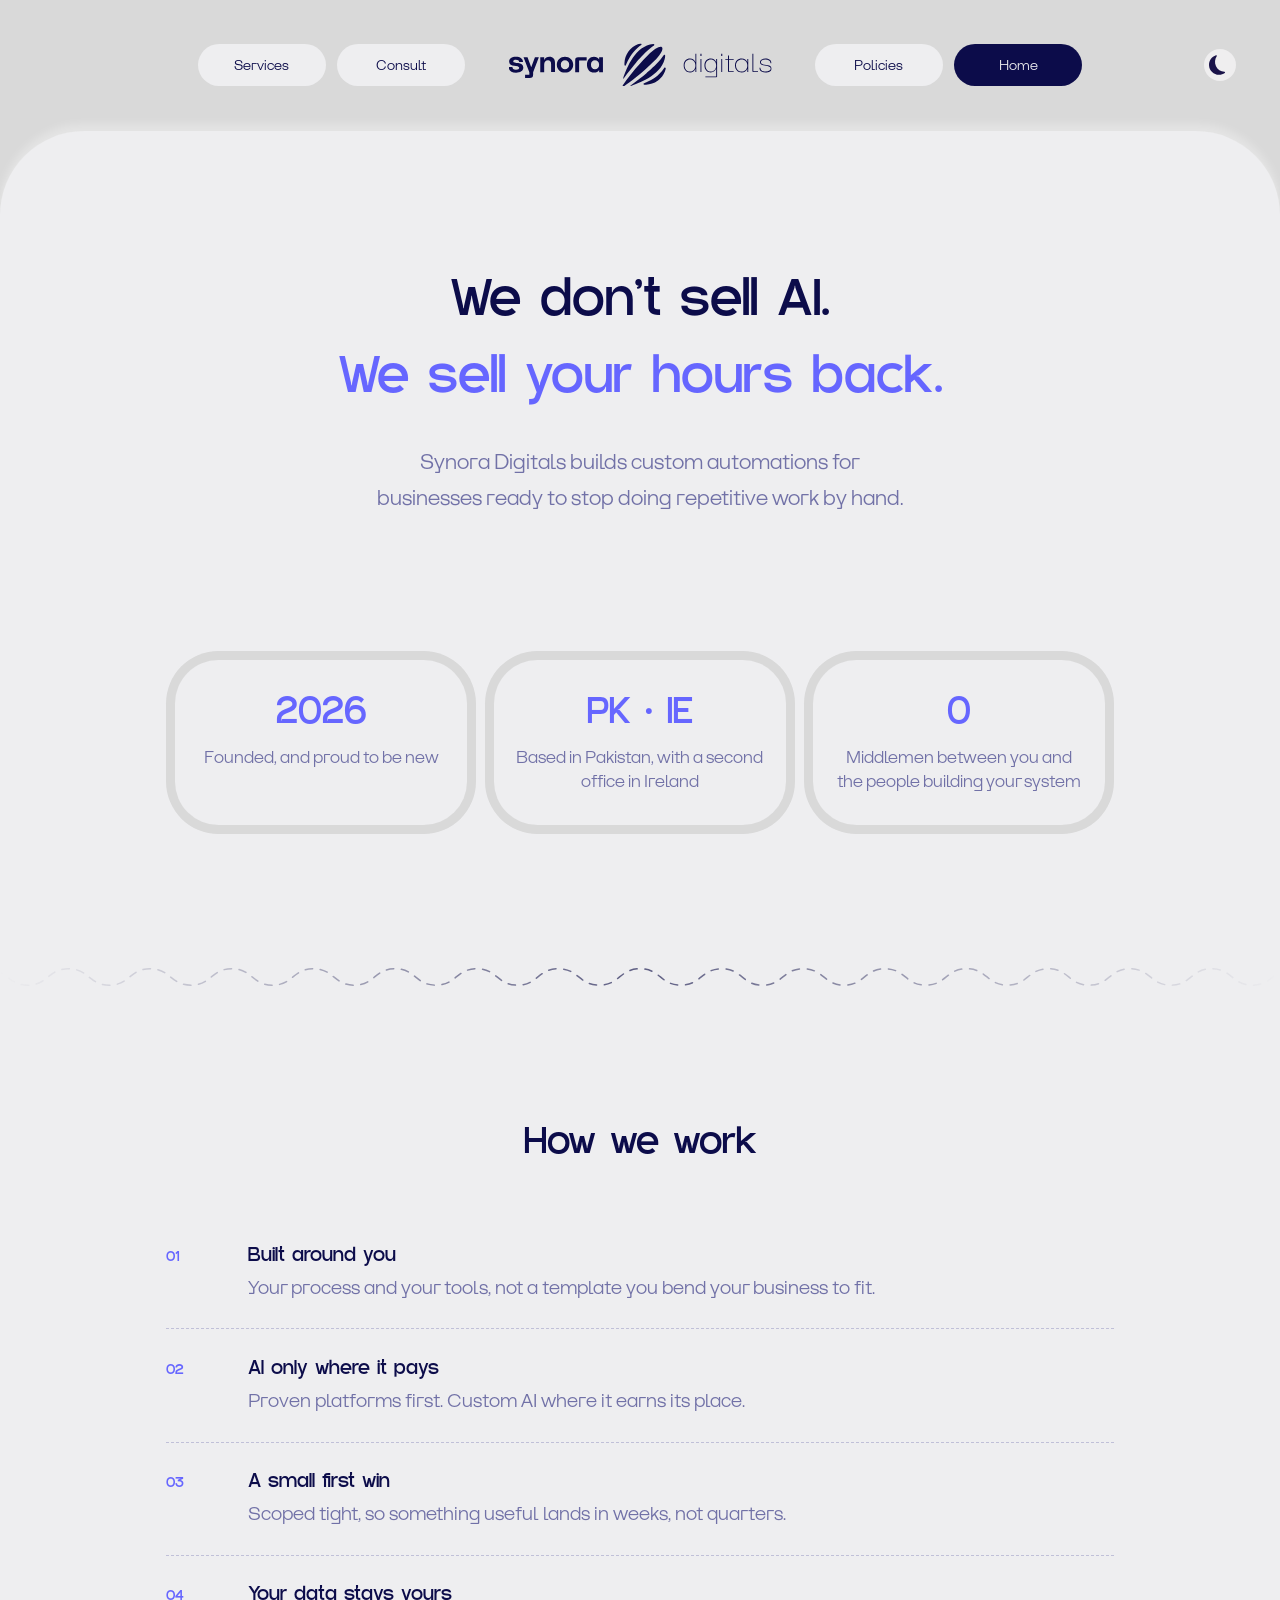
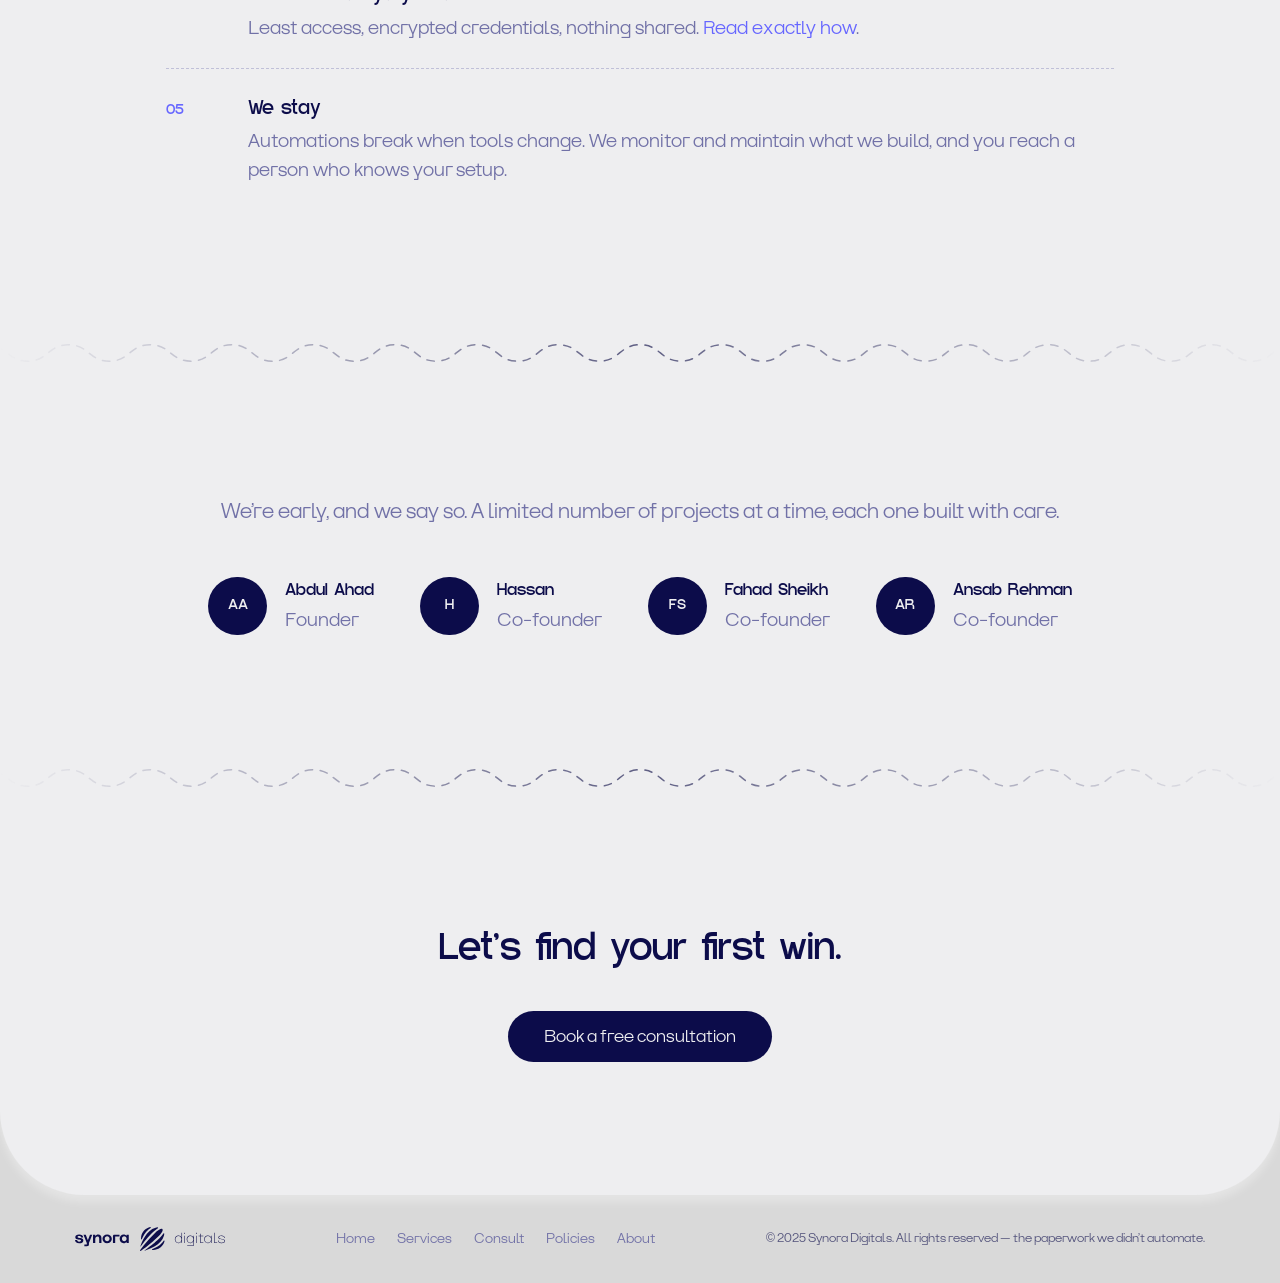
==== commit b716a44e: "About: show the founding team; consult: Edit returns to review About now lists Abdul Ahad (Founder)," ====
--- a/about.html
+++ b/about.html
@@ -167,7 +167,12 @@
     <div class="v-wrap">
       <p class="v-lead">We&rsquo;re early, and we say so. A limited number of projects at a time, each one built with care.</p>
       <div class="v-gap"></div>
-      <div class="sign"><span class="av">AA</span><span><b>Abdul Ahad</b>Founder &middot; <a class="v-mail" href="mailto:info@synoradigitals.com">info@synoradigitals.com</a></span></div>
+      <div class="team">
+        <div class="sign"><span class="av">AA</span><span><b>Abdul Ahad</b>Founder</span></div>
+        <div class="sign"><span class="av">H</span><span><b>Hassan</b>Co-founder</span></div>
+        <div class="sign"><span class="av">FS</span><span><b>Fahad Sheikh</b>Co-founder</span></div>
+        <div class="sign"><span class="av">AR</span><span><b>Ansab Rehman</b>Co-founder</span></div>
+      </div>
     </div>
   </section>
 
--- a/assets/css/pages.css
+++ b/assets/css/pages.css
@@ -407,3 +407,13 @@
 .cform.qf { display: block; max-width: none; min-width: 0; }
 .qf-nav .submit-btn { margin-top: 0; align-self: auto; }
 .qf-nav .v-btn.submit-btn { font-size: var(--fs-ui); padding: max(9px, calc(.9 * var(--u))) max(22px, calc(2.8 * var(--u))); }
+
+/* ── TEAM (about) ── */
+.team {
+  display: grid; grid-template-columns: repeat(4, auto); justify-content: center;
+  gap: max(18px, calc(2 * var(--u))) max(28px, calc(3.6 * var(--u)));
+}
+.team .sign { justify-content: flex-start; }
+@media (orientation: portrait), (max-width: 700px) {
+  .team { grid-template-columns: repeat(2, minmax(0, 1fr)); max-width: 26rem; margin: 0 auto; }
+}
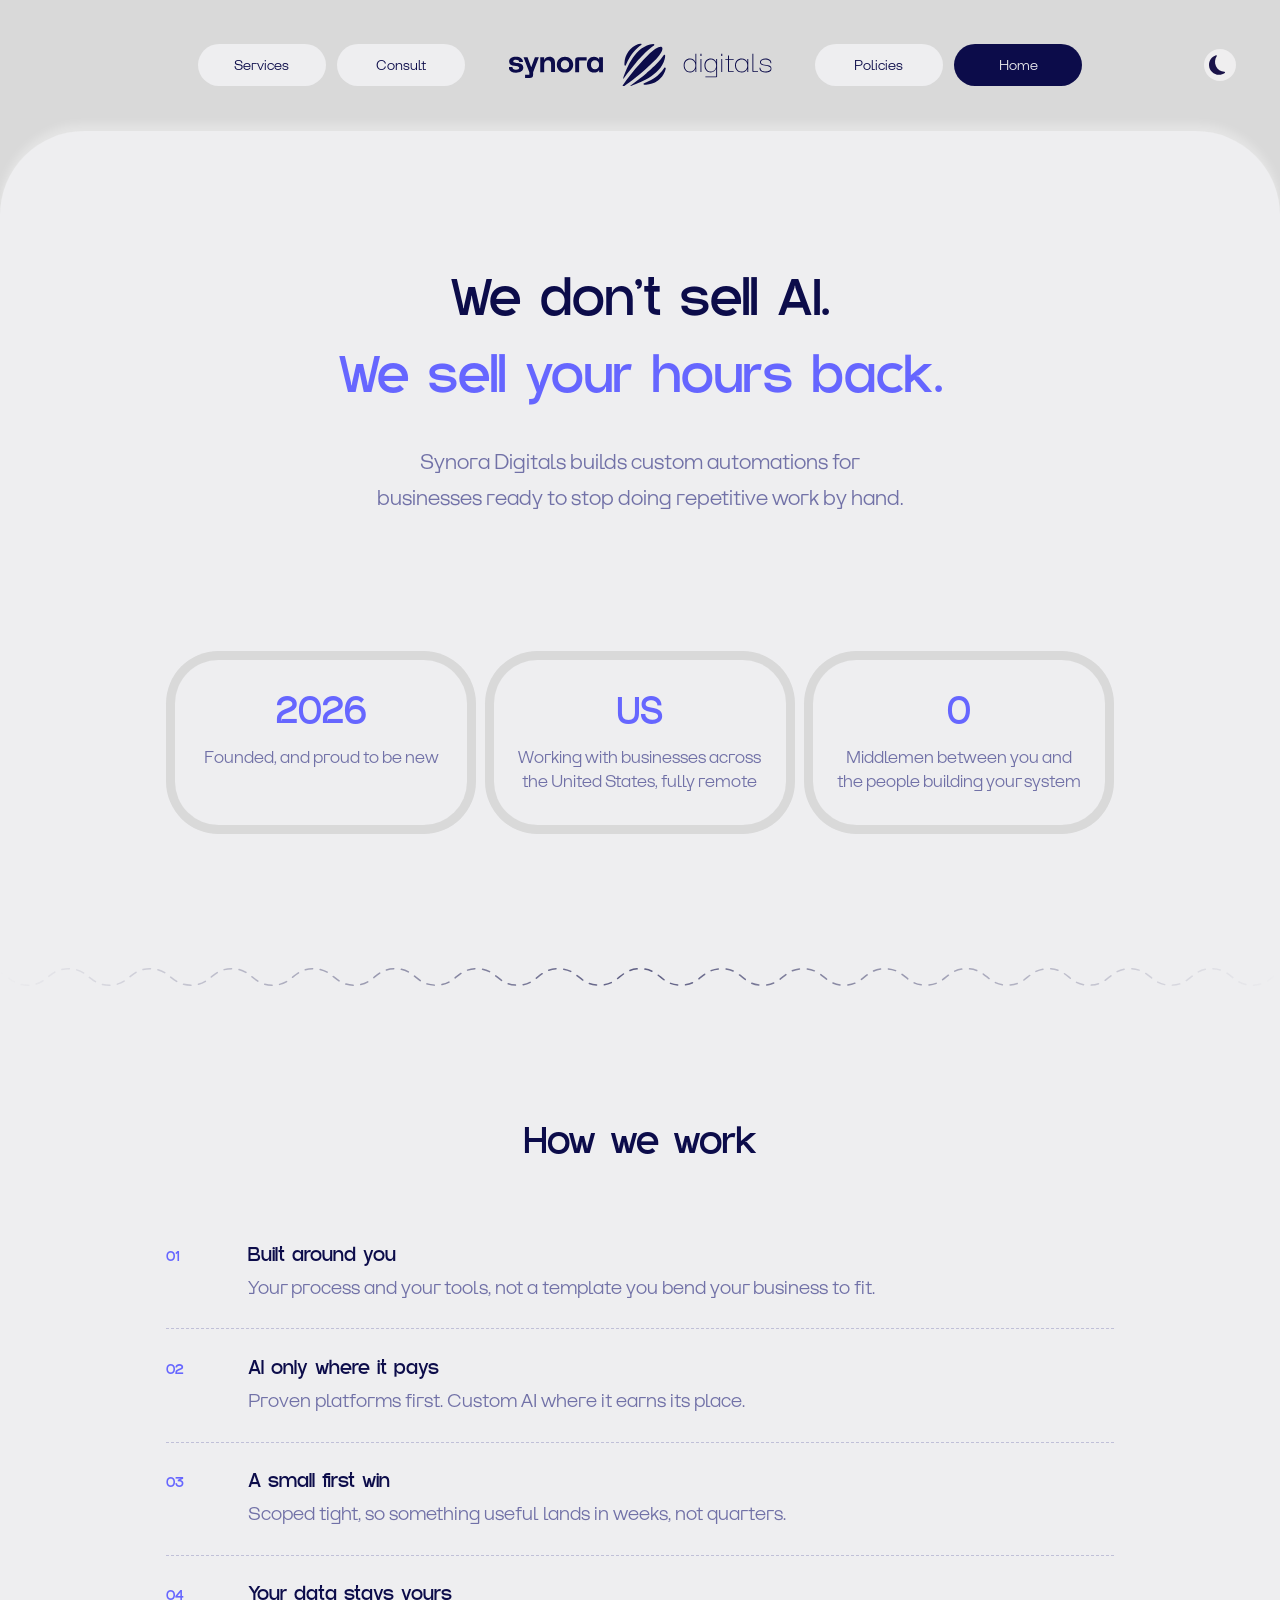
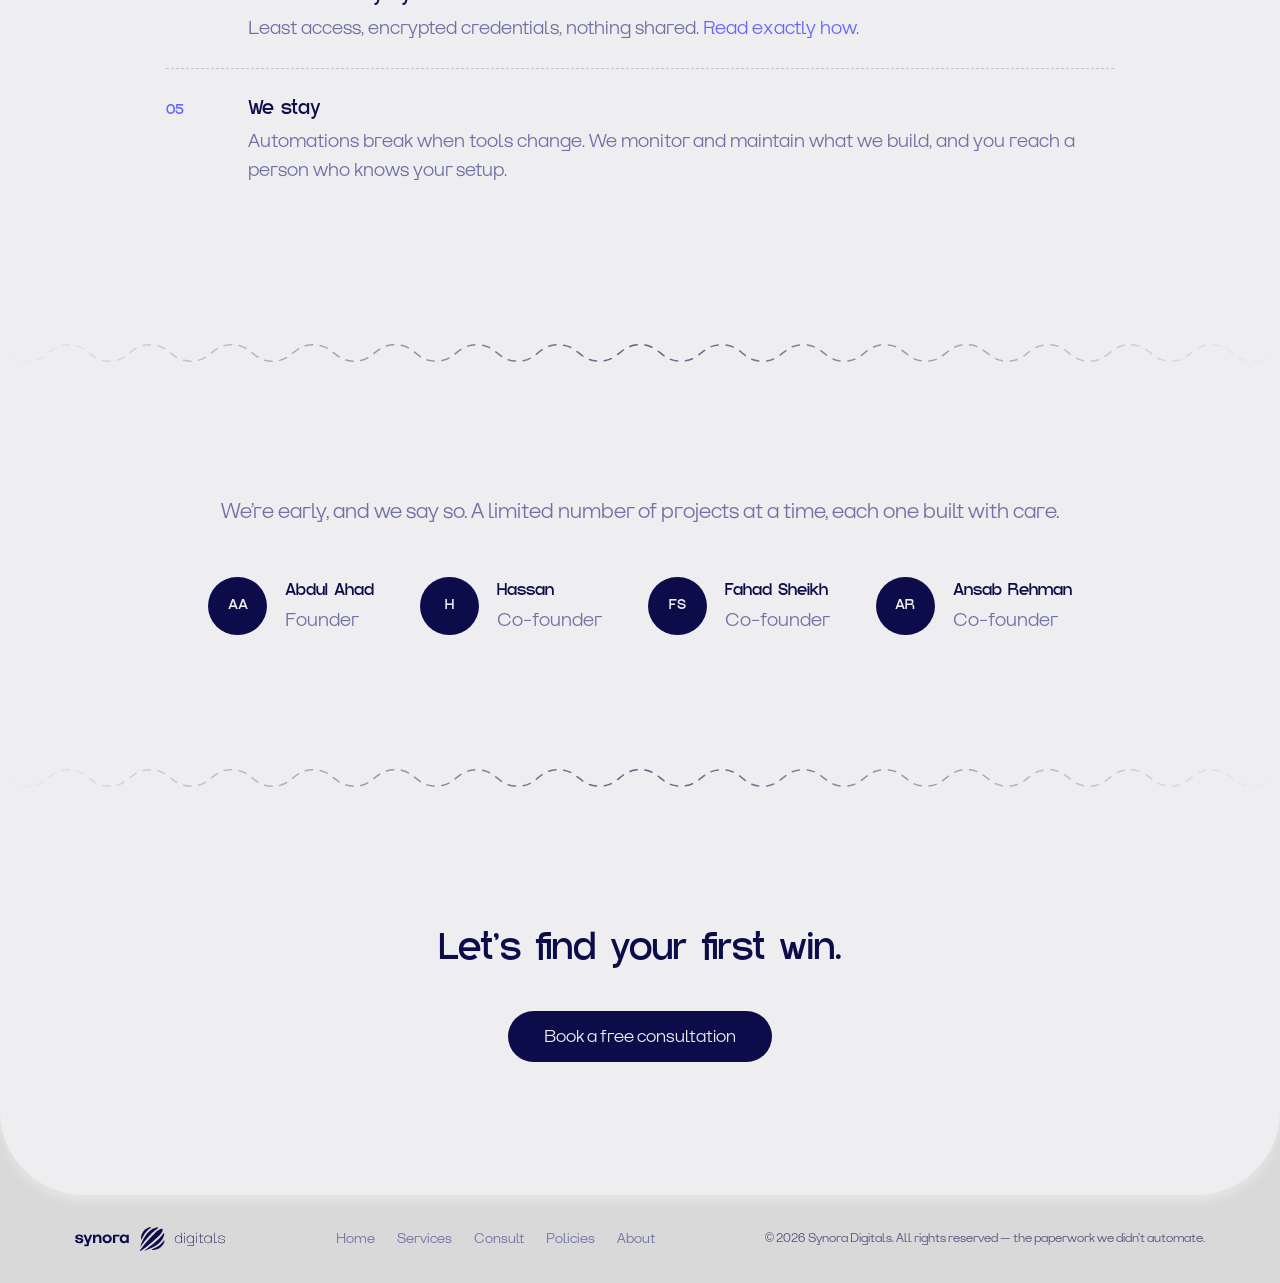
==== commit 62b814f4: "US focus: drop office claims, +1 default; Enter works on every step - About: 'Working with businesse" ====
--- a/about.html
+++ b/about.html
@@ -4,7 +4,7 @@
 <meta charset="UTF-8">
 <meta name="viewport" content="width=device-width, initial-scale=1.0, viewport-fit=cover">
 <title>About - Synora Digitals</title>
-<meta name="description" content="Synora Digitals is an AI automation studio founded in 2026, based in Pakistan with a second office in Ireland. Meet the people building your automation directly.">
+<meta name="description" content="Synora Digitals is an AI automation studio founded in 2026, working with businesses across the United States. Meet the people building your automation directly.">
 <meta name="robots" content="index, follow">
 <!-- placeholder domain — replace every synoradigitals.com URL once real hosting/domain is finalized -->
 <link rel="canonical" href="https://synoradigitals.com/about">
@@ -14,7 +14,7 @@
 <meta property="og:type" content="website">
 <meta property="og:site_name" content="Synora Digitals">
 <meta property="og:title" content="About - Synora Digitals">
-<meta property="og:description" content="Synora Digitals is an AI automation studio founded in 2026, based in Pakistan with a second office in Ireland. Meet the people building your automation directly.">
+<meta property="og:description" content="Synora Digitals is an AI automation studio founded in 2026, working with businesses across the United States. Meet the people building your automation directly.">
 <meta property="og:url" content="https://synoradigitals.com/about">
 <meta property="og:image" content="https://synoradigitals.com/assets/img/og-image.png">
 <meta property="og:image:type" content="image/png">
@@ -24,7 +24,7 @@
 <meta property="og:locale" content="en_US">
 <meta name="twitter:card" content="summary_large_image">
 <meta name="twitter:title" content="About - Synora Digitals">
-<meta name="twitter:description" content="Synora Digitals is an AI automation studio founded in 2026, based in Pakistan with a second office in Ireland. Meet the people building your automation directly.">
+<meta name="twitter:description" content="Synora Digitals is an AI automation studio founded in 2026, working with businesses across the United States. Meet the people building your automation directly.">
 <meta name="twitter:image" content="https://synoradigitals.com/assets/img/og-image.png">
 <meta name="twitter:image:alt" content="Synora Digitals logo">
 
@@ -140,7 +140,7 @@
   <section class="v-sec">
     <div class="v-wrap facts">
       <div class="fact"><div><b>2026</b><span>Founded, and proud to be new</span></div></div>
-      <div class="fact"><div><b>PK &middot; IE</b><span>Based in Pakistan, with a second office in Ireland</span></div></div>
+      <div class="fact"><div><b>US</b><span>Working with businesses across the United States, fully remote</span></div></div>
       <div class="fact"><div><b>0</b><span>Middlemen between you and the people building your system</span></div></div>
     </div>
   </section>
@@ -195,7 +195,7 @@
     <a href="/policies" class="foot-legal-link foot-privacy">Policies</a>
     <a href="/about" class="foot-legal-link foot-terms">About</a>
   </div>
-  <div class="foot-copy">© 2025 Synora Digitals. All rights reserved &mdash; the paperwork we didn&rsquo;t automate.</div>
+  <div class="foot-copy">© 2026 Synora Digitals. All rights reserved &mdash; the paperwork we didn&rsquo;t automate.</div>
 </footer>
 
 <script src="assets/js/shared.js"></script>
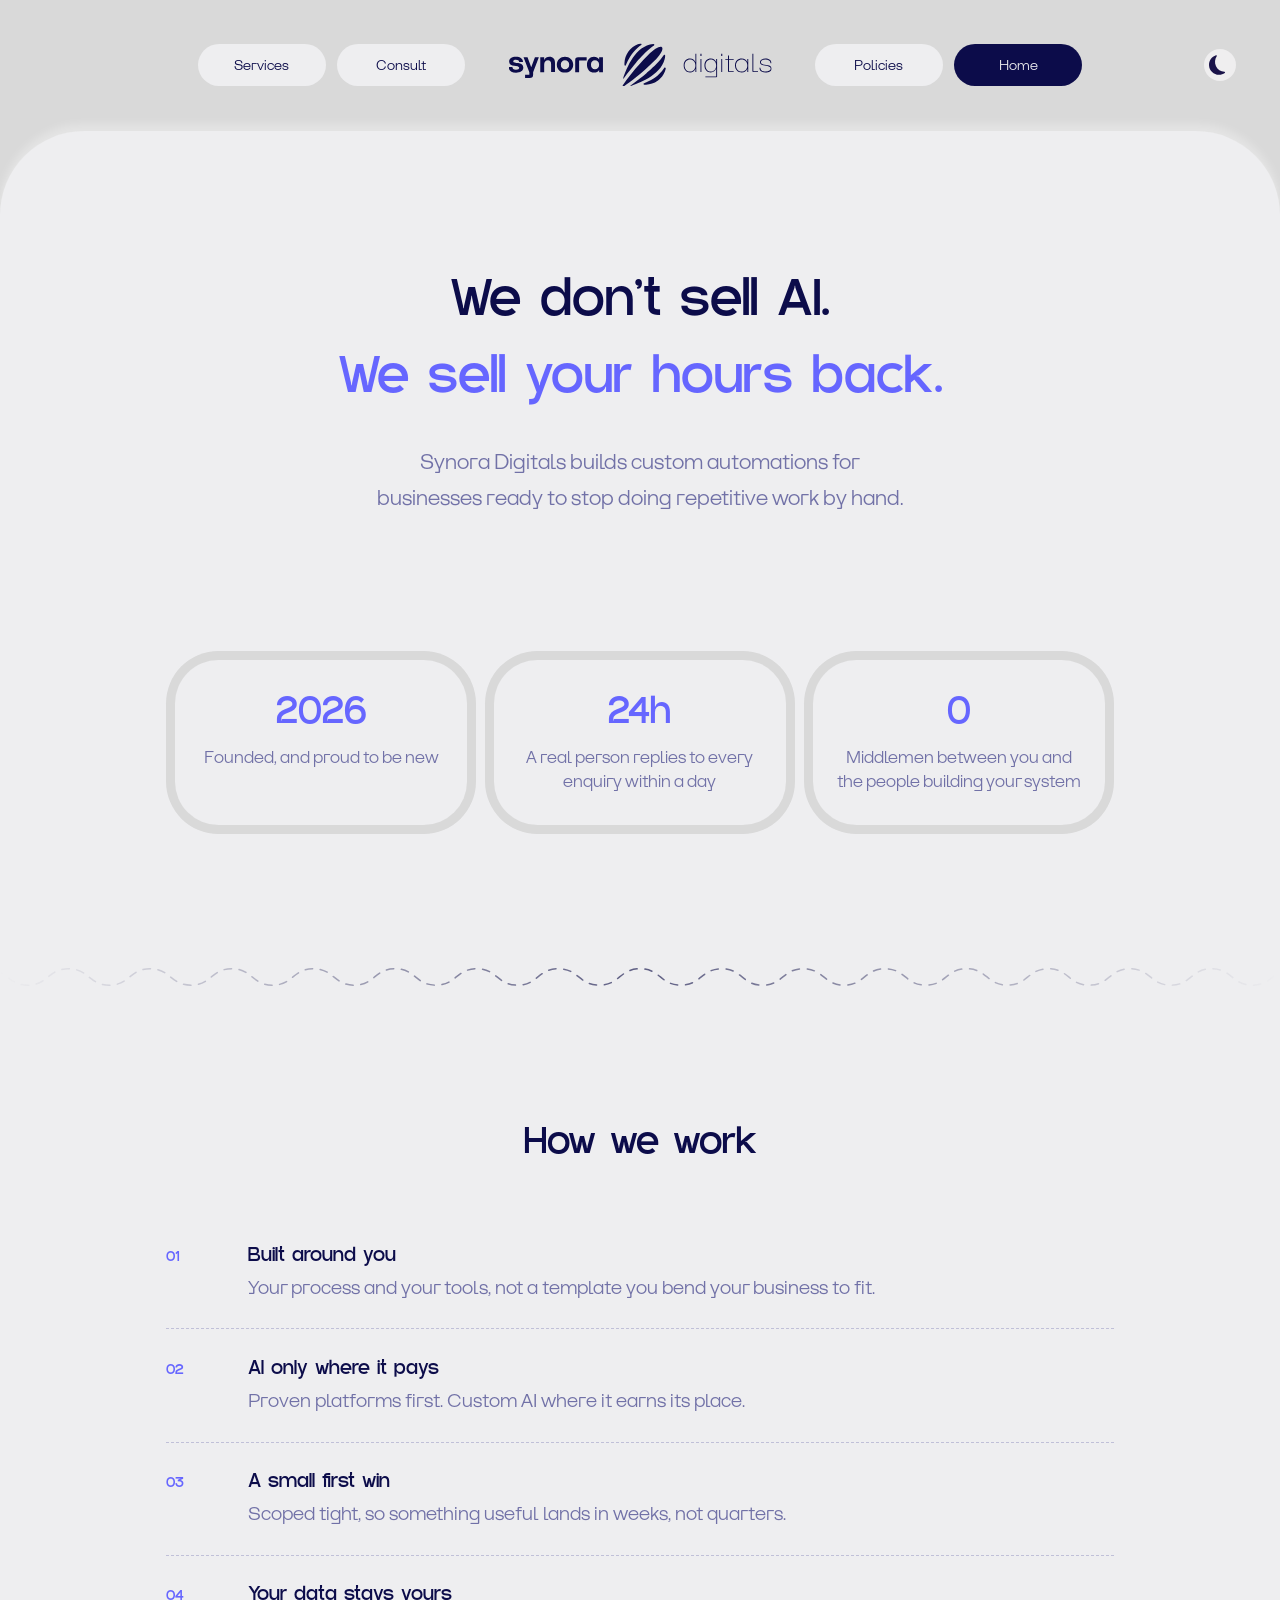
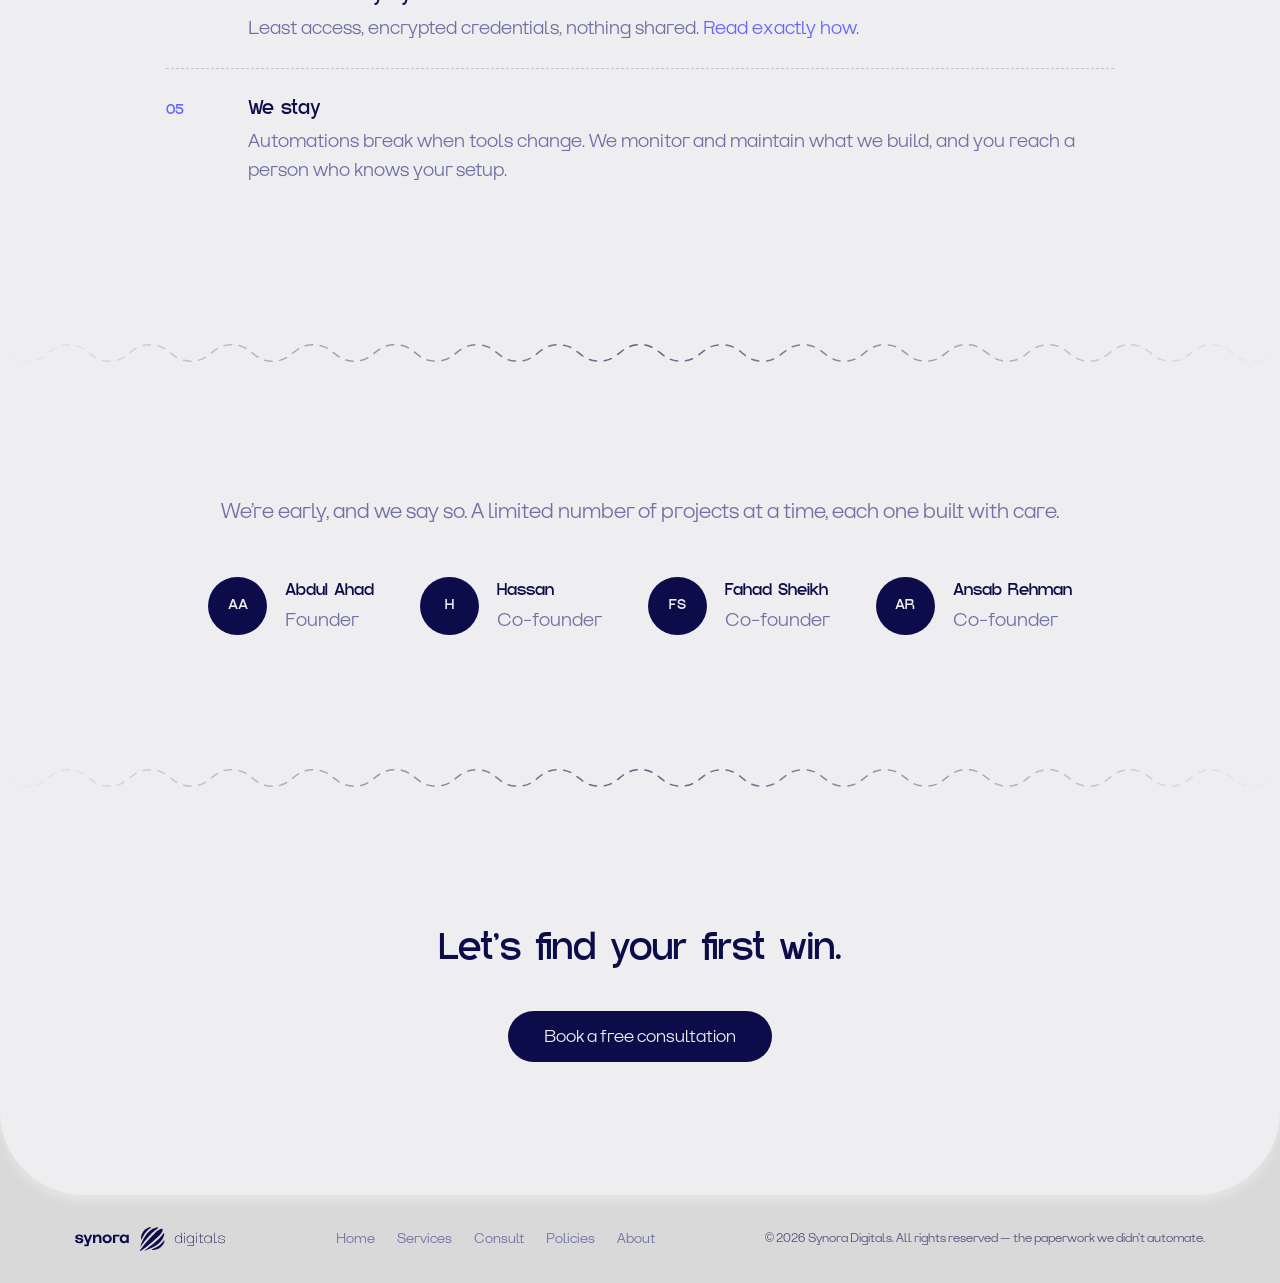
==== commit 5d060e73: "About: no target country; the fact is the 24h human reply instead Co-Authored-By: Claude Opus 5.5 <n" ====
--- a/about.html
+++ b/about.html
@@ -4,7 +4,7 @@
 <meta charset="UTF-8">
 <meta name="viewport" content="width=device-width, initial-scale=1.0, viewport-fit=cover">
 <title>About - Synora Digitals</title>
-<meta name="description" content="Synora Digitals is an AI automation studio founded in 2026, working with businesses across the United States. Meet the people building your automation directly.">
+<meta name="description" content="Synora Digitals is an AI automation studio founded in 2026. Meet the people building your automation directly.">
 <meta name="robots" content="index, follow">
 <!-- placeholder domain — replace every synoradigitals.com URL once real hosting/domain is finalized -->
 <link rel="canonical" href="https://synoradigitals.com/about">
@@ -14,7 +14,7 @@
 <meta property="og:type" content="website">
 <meta property="og:site_name" content="Synora Digitals">
 <meta property="og:title" content="About - Synora Digitals">
-<meta property="og:description" content="Synora Digitals is an AI automation studio founded in 2026, working with businesses across the United States. Meet the people building your automation directly.">
+<meta property="og:description" content="Synora Digitals is an AI automation studio founded in 2026. Meet the people building your automation directly.">
 <meta property="og:url" content="https://synoradigitals.com/about">
 <meta property="og:image" content="https://synoradigitals.com/assets/img/og-image.png">
 <meta property="og:image:type" content="image/png">
@@ -24,7 +24,7 @@
 <meta property="og:locale" content="en_US">
 <meta name="twitter:card" content="summary_large_image">
 <meta name="twitter:title" content="About - Synora Digitals">
-<meta name="twitter:description" content="Synora Digitals is an AI automation studio founded in 2026, working with businesses across the United States. Meet the people building your automation directly.">
+<meta name="twitter:description" content="Synora Digitals is an AI automation studio founded in 2026. Meet the people building your automation directly.">
 <meta name="twitter:image" content="https://synoradigitals.com/assets/img/og-image.png">
 <meta name="twitter:image:alt" content="Synora Digitals logo">
 
@@ -140,7 +140,7 @@
   <section class="v-sec">
     <div class="v-wrap facts">
       <div class="fact"><div><b>2026</b><span>Founded, and proud to be new</span></div></div>
-      <div class="fact"><div><b>US</b><span>Working with businesses across the United States, fully remote</span></div></div>
+      <div class="fact"><div><b>24h</b><span>A real person replies to every enquiry within a day</span></div></div>
       <div class="fact"><div><b>0</b><span>Middlemen between you and the people building your system</span></div></div>
     </div>
   </section>
